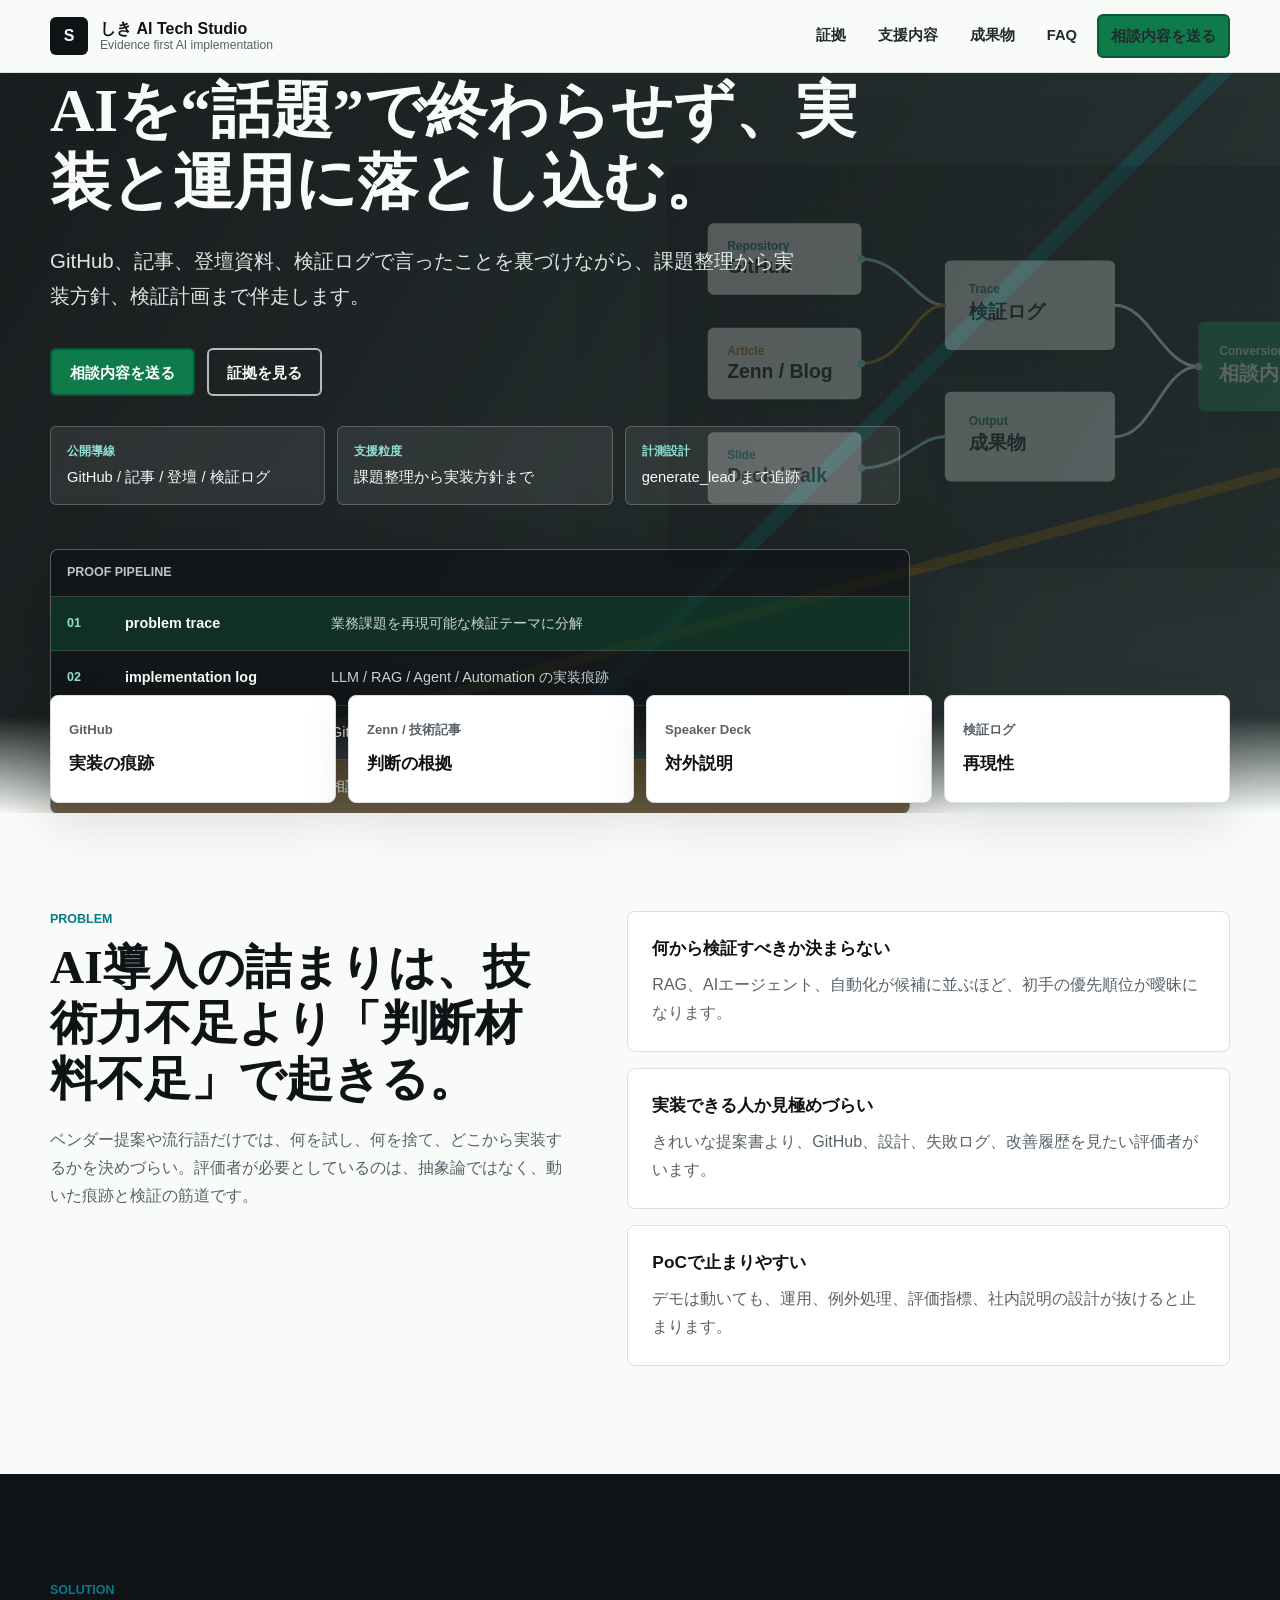
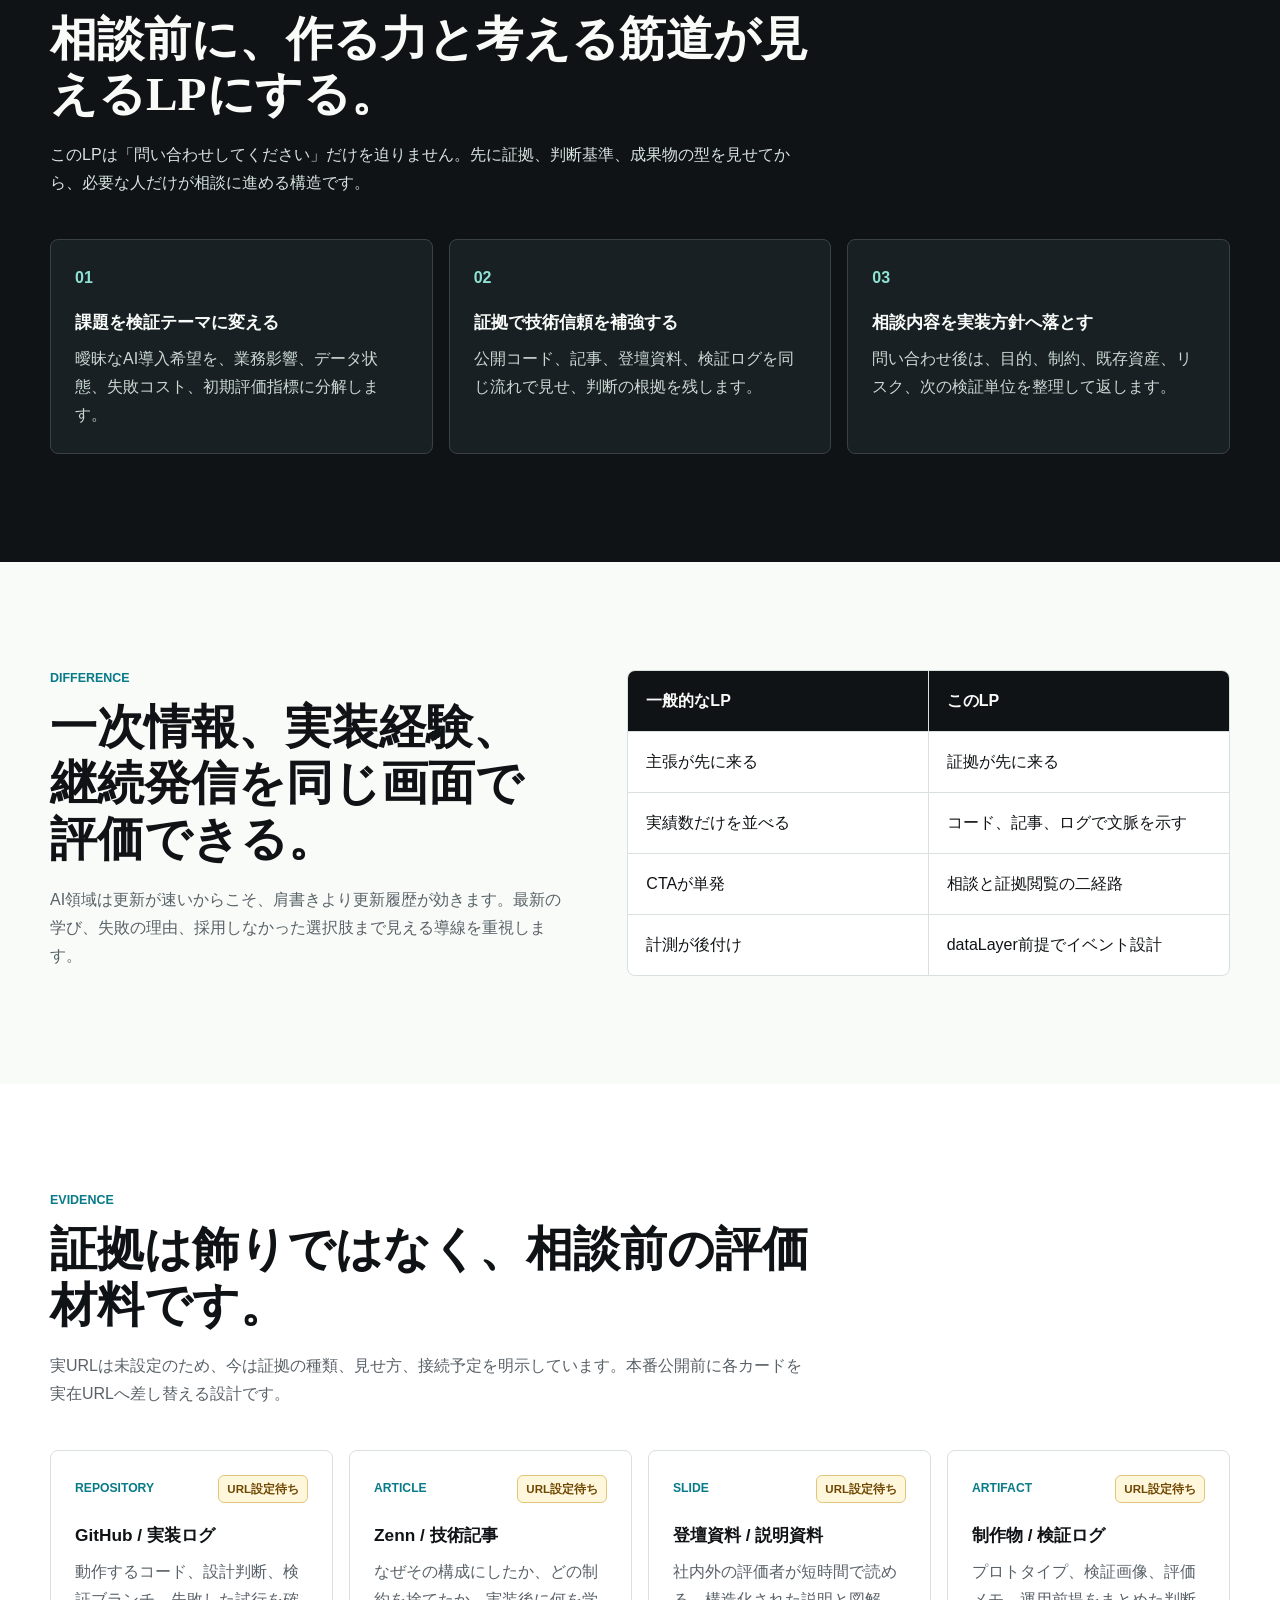
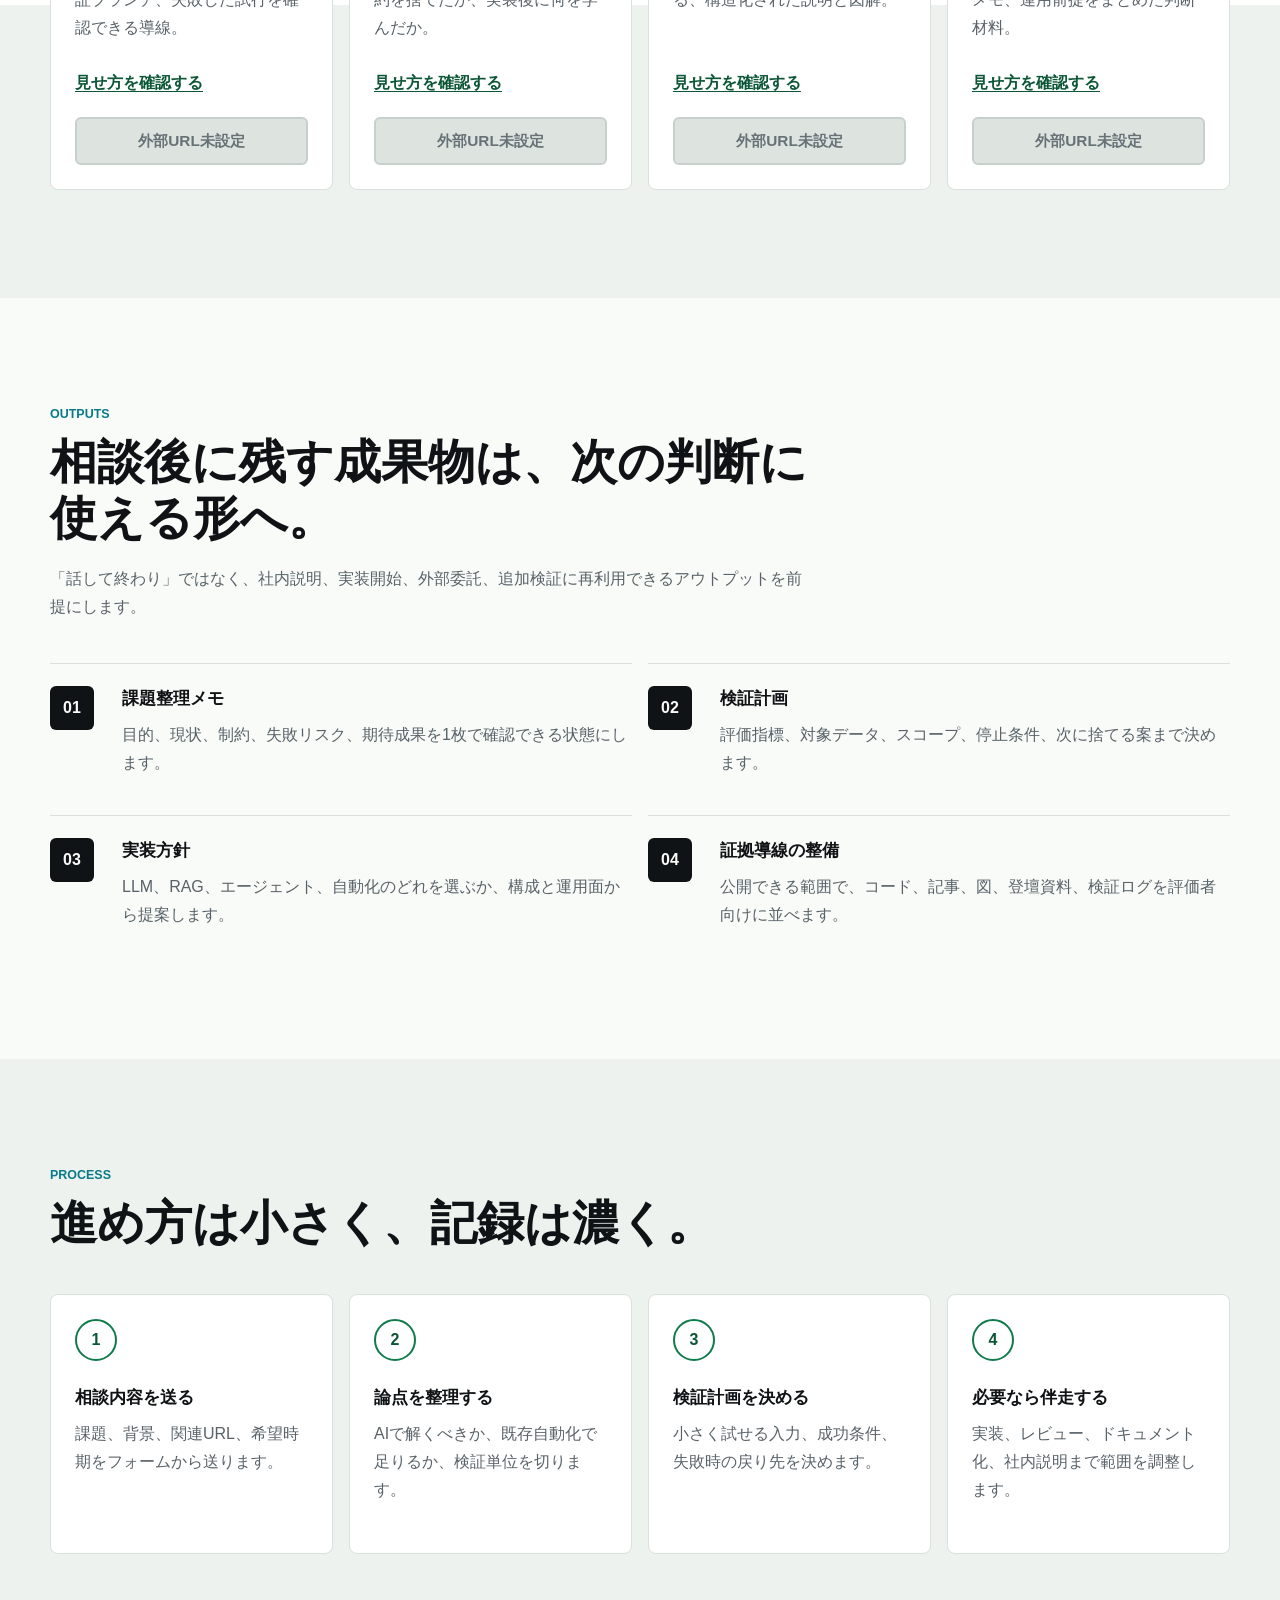
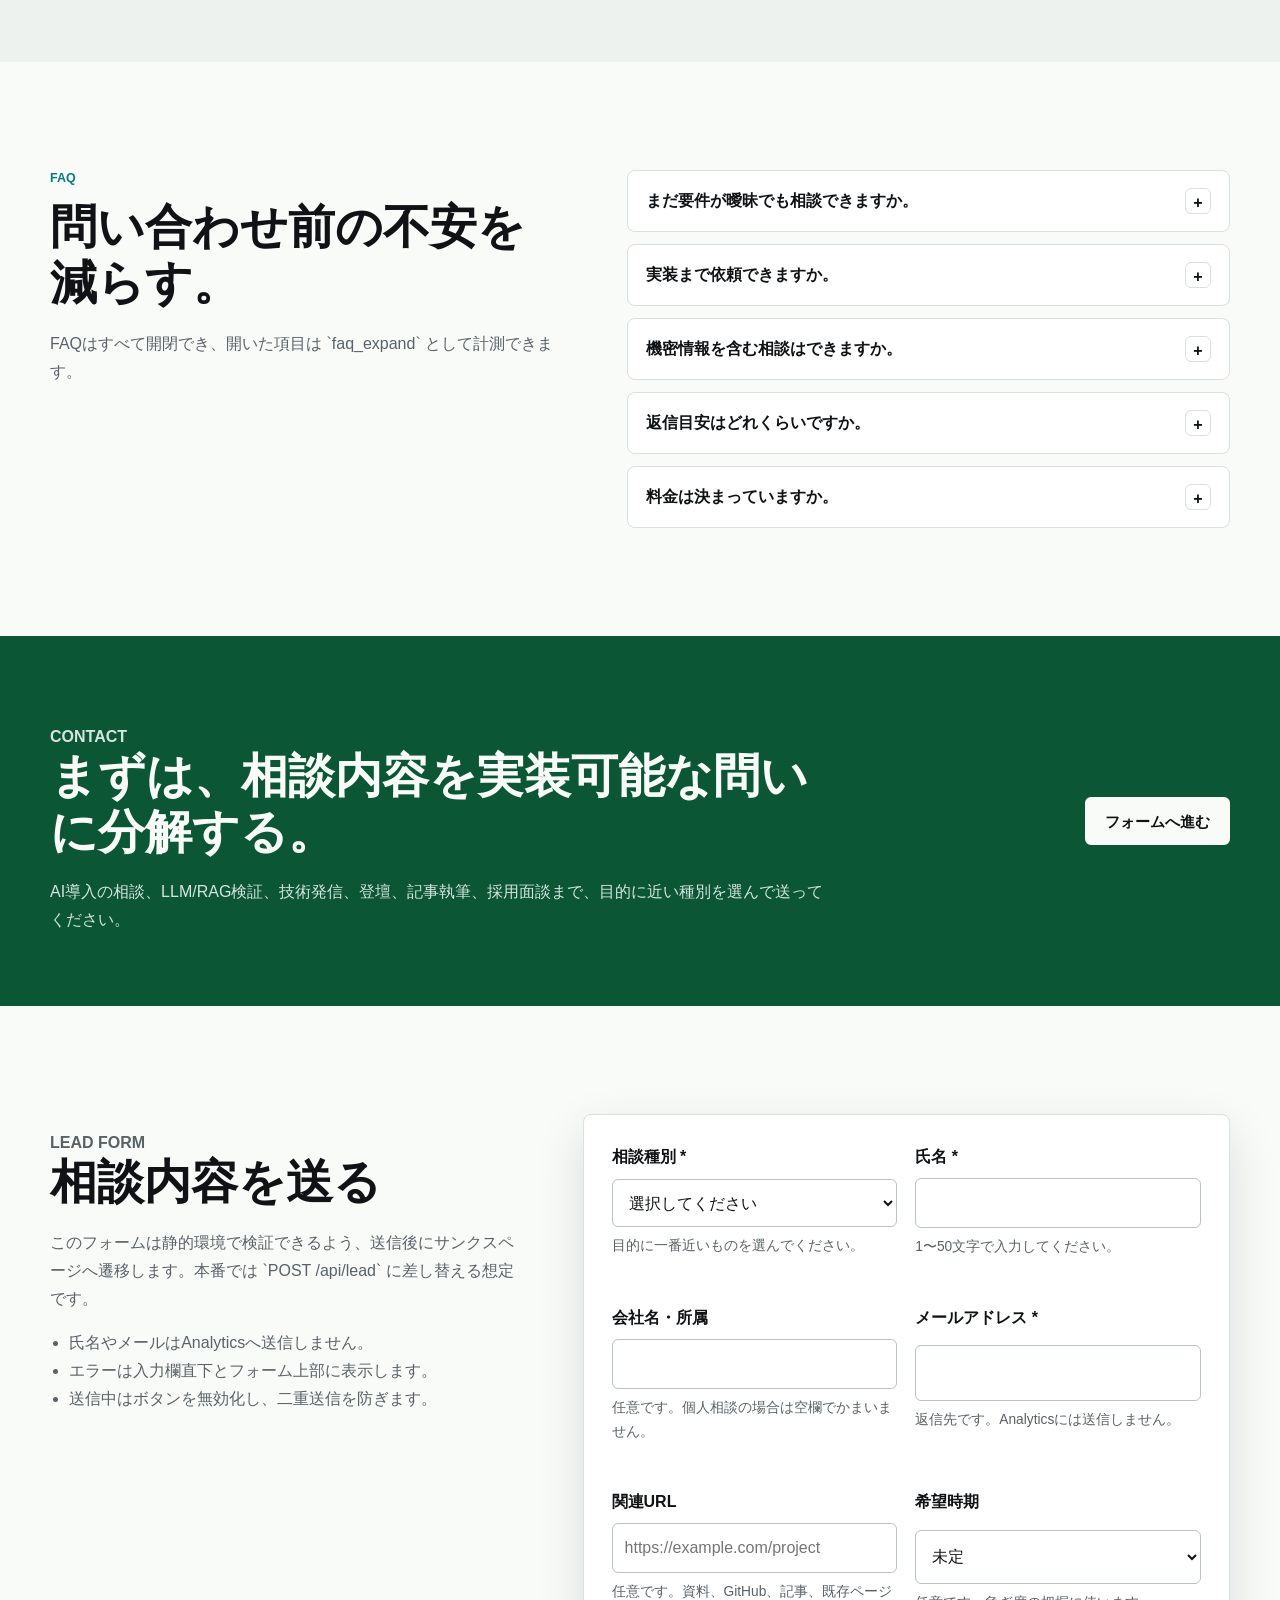
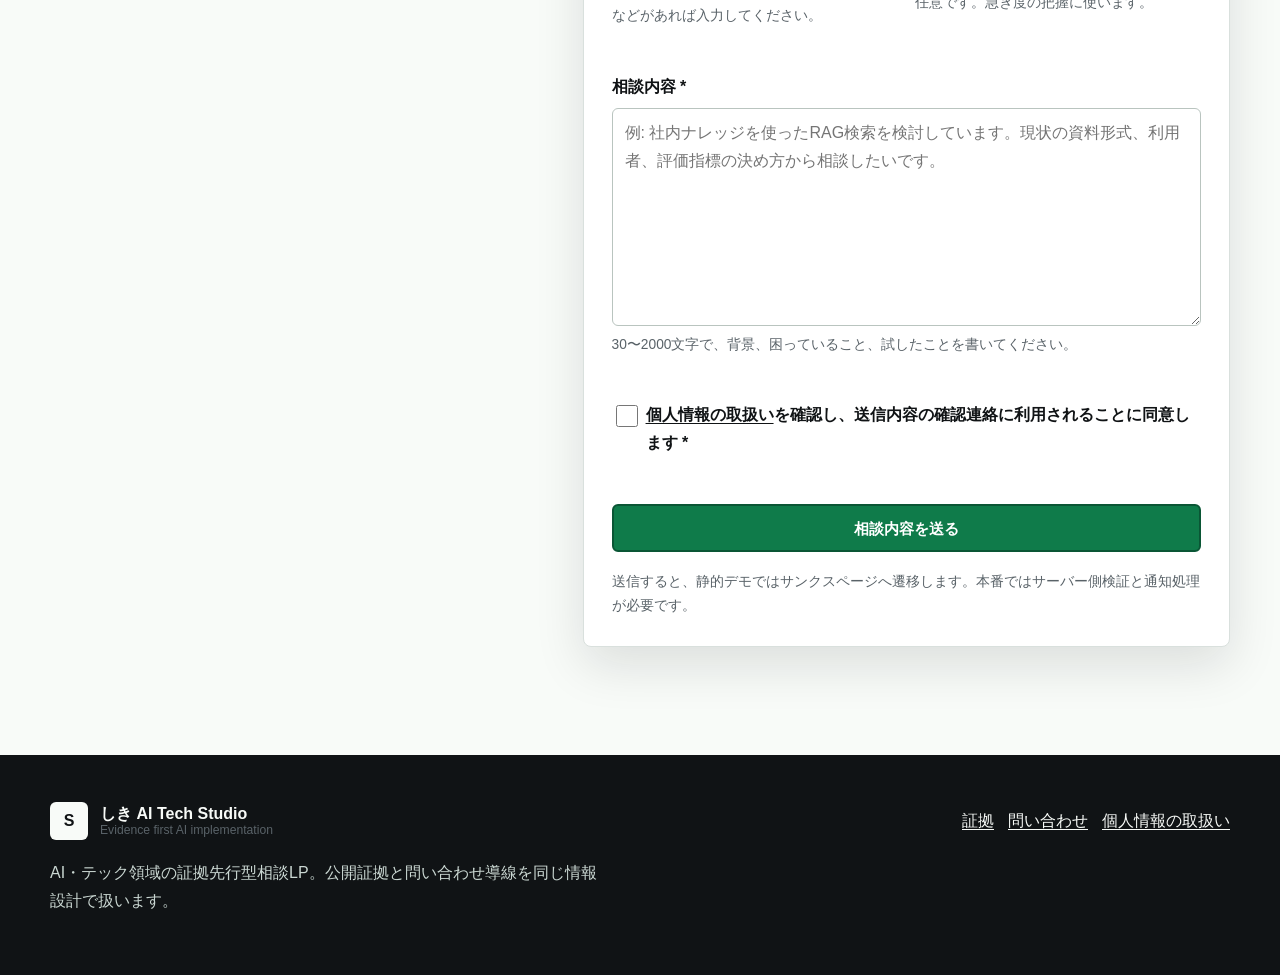
==== index.html @ 1a748f89 "Build evidence-first AI tech LP" ====
<!doctype html>
<html lang="ja">
<head>
  <meta charset="utf-8">
  <meta name="viewport" content="width=device-width, initial-scale=1">
  <title>AIを実装と運用に落とし込む相談LP | しき AI Tech Studio</title>
  <meta name="description" content="LLM、RAG、エージェント、自動化の検証知見をもとに、課題整理から実装方針まで伴走するAI・テック領域の証拠先行型相談LPです。">
  <meta name="robots" content="index,follow">
  <meta name="theme-color" content="#101315">
  <link rel="canonical" href="https://shiki-ai-tech.example/">
  <link rel="icon" href="assets/site-icon.svg" type="image/svg+xml">
  <link rel="stylesheet" href="assets/styles.css">
  <meta property="og:type" content="website">
  <meta property="og:locale" content="ja_JP">
  <meta property="og:site_name" content="しき AI Tech Studio">
  <meta property="og:title" content="AIを実装と運用に落とし込む相談LP">
  <meta property="og:description" content="GitHub、記事、登壇資料、検証ログを軸に、AI活用の相談前に技術信頼を確認できる証拠先行型LP。">
  <meta property="og:url" content="https://shiki-ai-tech.example/">
  <meta property="og:image" content="https://shiki-ai-tech.example/assets/og-image.svg">
  <meta name="twitter:card" content="summary_large_image">
  <script>
    window.dataLayer = window.dataLayer || [];
  </script>
  <script type="application/ld+json">
  {
    "@context": "https://schema.org",
    "@graph": [
      {
        "@type": "Person",
        "@id": "https://shiki-ai-tech.example/#person",
        "name": "しき",
        "jobTitle": "AI・LLM実装 / 技術発信",
        "description": "AI、LLM、RAG、エージェント、自動化の検証と実装知見を公開しながら相談支援を行う個人ブランド。",
        "knowsAbout": ["AI implementation", "LLM", "RAG", "Agent workflow", "Automation", "Technical writing"]
      },
      {
        "@type": "WebPage",
        "@id": "https://shiki-ai-tech.example/#webpage",
        "url": "https://shiki-ai-tech.example/",
        "name": "AIを実装と運用に落とし込む相談LP",
        "inLanguage": "ja",
        "isPartOf": {
          "@type": "WebSite",
          "@id": "https://shiki-ai-tech.example/#website",
          "name": "しき AI Tech Studio",
          "url": "https://shiki-ai-tech.example/"
        },
        "about": {
          "@id": "https://shiki-ai-tech.example/#person"
        },
        "mainEntity": {
          "@type": "Service",
          "name": "AI・LLM導入相談と実装方針設計",
          "areaServed": "JP",
          "serviceType": "AI implementation consulting",
          "provider": {
            "@id": "https://shiki-ai-tech.example/#person"
          }
        }
      },
      {
        "@type": "FAQPage",
        "@id": "https://shiki-ai-tech.example/#faq-schema",
        "mainEntity": [
          {
            "@type": "Question",
            "name": "まだ要件が曖昧でも相談できますか。",
            "acceptedAnswer": {
              "@type": "Answer",
              "text": "可能です。最初は課題整理、現状整理、検証テーマの優先順位づけから始めます。"
            }
          },
          {
            "@type": "Question",
            "name": "実装まで依頼できますか。",
            "acceptedAnswer": {
              "@type": "Answer",
              "text": "仕様、技術検証、プロトタイプ、実装方針の整理までを基本範囲とし、実装伴走は内容に応じて調整します。"
            }
          },
          {
            "@type": "Question",
            "name": "機密情報を含む相談はできますか。",
            "acceptedAnswer": {
              "@type": "Answer",
              "text": "公開できない情報は伏せた概要で相談できます。必要な場合は個別に秘密保持の前提を確認します。"
            }
          }
        ]
      }
    ]
  }
  </script>
  <script src="assets/app.js" defer></script>
</head>
<body data-page="home">
  <a class="skip-link" href="#main">本文へ移動</a>

  <header class="site-header" data-header>
    <div class="site-header__inner">
      <a class="brand" href="./" aria-label="しき AI Tech Studio ホーム">
        <span class="brand__mark" aria-hidden="true">S</span>
        <span>
          <span class="brand__name">しき AI Tech Studio</span>
          <span class="brand__tagline">Evidence first AI implementation</span>
        </span>
      </a>
      <button class="menu-toggle" type="button" aria-expanded="false" aria-controls="site-nav">
        <span class="menu-toggle__bar" aria-hidden="true"></span>
        <span class="visually-hidden">ナビゲーションを開閉</span>
      </button>
      <nav class="site-nav" id="site-nav" aria-label="主要ナビゲーション">
        <a href="#proof" data-track="cta" data-cta-id="nav_proof" data-section-id="header">証拠</a>
        <a href="#solution" data-track="cta" data-cta-id="nav_solution" data-section-id="header">支援内容</a>
        <a href="#works" data-track="cta" data-cta-id="nav_works" data-section-id="header">成果物</a>
        <a href="#faq" data-track="cta" data-cta-id="nav_faq" data-section-id="header">FAQ</a>
        <a class="button button--small" href="#contact" data-track="cta" data-cta-id="header_primary" data-section-id="header">相談内容を送る</a>
      </nav>
    </div>
  </header>

  <main id="main">
    <section class="hero" aria-labelledby="hero-title">
      <div class="hero__grid" aria-hidden="true"></div>
      <img class="hero__blueprint" src="assets/evidence-map.svg" width="960" height="540" alt="GitHub、記事、登壇資料、検証ログが相談導線へ集約される証拠マップ">
      <div class="hero__inner">
        <div class="hero__content">
          <p class="hero__meta">AI・LLM・RAG・エージェント・自動化</p>
          <h1 id="hero-title">AIを“話題”で終わらせず、実装と運用に落とし込む。</h1>
          <p class="hero__lead">GitHub、記事、登壇資料、検証ログで言ったことを裏づけながら、課題整理から実装方針、検証計画まで伴走します。</p>
          <div class="hero__actions" aria-label="主要アクション">
            <a class="button" href="#contact" data-track="cta" data-cta-id="hero_primary" data-section-id="hero">相談内容を送る</a>
            <a class="button button--secondary" href="#proof" data-track="cta" data-cta-id="hero_secondary_proof" data-section-id="hero">証拠を見る</a>
          </div>
          <dl class="hero__facts" aria-label="ファーストビューの信頼補強">
            <div>
              <dt>公開導線</dt>
              <dd>GitHub / 記事 / 登壇 / 検証ログ</dd>
            </div>
            <div>
              <dt>支援粒度</dt>
              <dd>課題整理から実装方針まで</dd>
            </div>
            <div>
              <dt>計測設計</dt>
              <dd>generate_lead まで追跡</dd>
            </div>
          </dl>
        </div>
        <figure class="hero-artifact" role="img" aria-label="証拠チャネルから相談導線へ接続する実装ログの模式図">
          <figcaption>Proof pipeline</figcaption>
          <div class="artifact-row artifact-row--strong">
            <span>01</span>
            <strong>problem trace</strong>
            <em>業務課題を再現可能な検証テーマに分解</em>
          </div>
          <div class="artifact-row">
            <span>02</span>
            <strong>implementation log</strong>
            <em>LLM / RAG / Agent / Automation の実装痕跡</em>
          </div>
          <div class="artifact-row">
            <span>03</span>
            <strong>public evidence</strong>
            <em>GitHub、記事、登壇、制作物へ接続</em>
          </div>
          <div class="artifact-row artifact-row--accent">
            <span>04</span>
            <strong>lead decision</strong>
            <em>相談前に技術信頼と支援範囲を判断</em>
          </div>
        </figure>
      </div>
    </section>

    <section class="proof-strip" aria-label="証拠ストリップ">
      <div class="proof-strip__inner">
        <button class="proof-chip" type="button" data-proof-open="github">
          <span>GitHub</span>
          <strong>実装の痕跡</strong>
        </button>
        <button class="proof-chip" type="button" data-proof-open="articles">
          <span>Zenn / 技術記事</span>
          <strong>判断の根拠</strong>
        </button>
        <button class="proof-chip" type="button" data-proof-open="slides">
          <span>Speaker Deck</span>
          <strong>対外説明</strong>
        </button>
        <button class="proof-chip" type="button" data-proof-open="logs">
          <span>検証ログ</span>
          <strong>再現性</strong>
        </button>
      </div>
    </section>

    <section class="section" id="problems" aria-labelledby="problems-title">
      <div class="section__inner section__inner--split">
        <div>
          <p class="section__label">Problem</p>
          <h2 id="problems-title">AI導入の詰まりは、技術力不足より「判断材料不足」で起きる。</h2>
          <p class="section__intro">ベンダー提案や流行語だけでは、何を試し、何を捨て、どこから実装するかを決めづらい。評価者が必要としているのは、抽象論ではなく、動いた痕跡と検証の筋道です。</p>
        </div>
        <div class="problem-list" aria-label="よくある課題">
          <article class="problem-card">
            <h3>何から検証すべきか決まらない</h3>
            <p>RAG、AIエージェント、自動化が候補に並ぶほど、初手の優先順位が曖昧になります。</p>
          </article>
          <article class="problem-card">
            <h3>実装できる人か見極めづらい</h3>
            <p>きれいな提案書より、GitHub、設計、失敗ログ、改善履歴を見たい評価者がいます。</p>
          </article>
          <article class="problem-card">
            <h3>PoCで止まりやすい</h3>
            <p>デモは動いても、運用、例外処理、評価指標、社内説明の設計が抜けると止まります。</p>
          </article>
        </div>
      </div>
    </section>

    <section class="section section--dark" id="solution" aria-labelledby="solution-title">
      <div class="section__inner">
        <div class="section__header">
          <p class="section__label">Solution</p>
          <h2 id="solution-title">相談前に、作る力と考える筋道が見えるLPにする。</h2>
          <p class="section__intro">このLPは「問い合わせしてください」だけを迫りません。先に証拠、判断基準、成果物の型を見せてから、必要な人だけが相談に進める構造です。</p>
        </div>
        <div class="solution-grid">
          <article class="solution-card">
            <span class="solution-card__index">01</span>
            <h3>課題を検証テーマに変える</h3>
            <p>曖昧なAI導入希望を、業務影響、データ状態、失敗コスト、初期評価指標に分解します。</p>
          </article>
          <article class="solution-card">
            <span class="solution-card__index">02</span>
            <h3>証拠で技術信頼を補強する</h3>
            <p>公開コード、記事、登壇資料、検証ログを同じ流れで見せ、判断の根拠を残します。</p>
          </article>
          <article class="solution-card">
            <span class="solution-card__index">03</span>
            <h3>相談内容を実装方針へ落とす</h3>
            <p>問い合わせ後は、目的、制約、既存資産、リスク、次の検証単位を整理して返します。</p>
          </article>
        </div>
      </div>
    </section>

    <section class="section" id="difference" aria-labelledby="difference-title">
      <div class="section__inner section__inner--split">
        <div>
          <p class="section__label">Difference</p>
          <h2 id="difference-title">一次情報、実装経験、継続発信を同じ画面で評価できる。</h2>
          <p class="section__intro">AI領域は更新が速いからこそ、肩書きより更新履歴が効きます。最新の学び、失敗の理由、採用しなかった選択肢まで見える導線を重視します。</p>
        </div>
        <div class="compare-table" role="table" aria-label="一般的な営業LPとの差分">
          <div role="row" class="compare-table__head">
            <span role="columnheader">一般的なLP</span>
            <span role="columnheader">このLP</span>
          </div>
          <div role="row">
            <span role="cell">主張が先に来る</span>
            <span role="cell">証拠が先に来る</span>
          </div>
          <div role="row">
            <span role="cell">実績数だけを並べる</span>
            <span role="cell">コード、記事、ログで文脈を示す</span>
          </div>
          <div role="row">
            <span role="cell">CTAが単発</span>
            <span role="cell">相談と証拠閲覧の二経路</span>
          </div>
          <div role="row">
            <span role="cell">計測が後付け</span>
            <span role="cell">dataLayer前提でイベント設計</span>
          </div>
        </div>
      </div>
    </section>

    <section class="section section--proof" id="proof" aria-labelledby="proof-title">
      <div class="section__inner">
        <div class="section__header">
          <p class="section__label">Evidence</p>
          <h2 id="proof-title">証拠は飾りではなく、相談前の評価材料です。</h2>
          <p class="section__intro">実URLは未設定のため、今は証拠の種類、見せ方、接続予定を明示しています。本番公開前に各カードを実在URLへ差し替える設計です。</p>
        </div>
        <div class="evidence-grid">
          <article class="evidence-card">
            <div class="evidence-card__top">
              <span class="evidence-card__type">Repository</span>
              <span class="status-pill">URL設定待ち</span>
            </div>
            <h3>GitHub / 実装ログ</h3>
            <p>動作するコード、設計判断、検証ブランチ、失敗した試行を確認できる導線。</p>
            <button class="text-button" type="button" data-proof-open="github">見せ方を確認する</button>
            <button class="button button--disabled" type="button" disabled>外部URL未設定</button>
          </article>
          <article class="evidence-card">
            <div class="evidence-card__top">
              <span class="evidence-card__type">Article</span>
              <span class="status-pill">URL設定待ち</span>
            </div>
            <h3>Zenn / 技術記事</h3>
            <p>なぜその構成にしたか、どの制約を捨てたか、実装後に何を学んだか。</p>
            <button class="text-button" type="button" data-proof-open="articles">見せ方を確認する</button>
            <button class="button button--disabled" type="button" disabled>外部URL未設定</button>
          </article>
          <article class="evidence-card">
            <div class="evidence-card__top">
              <span class="evidence-card__type">Slide</span>
              <span class="status-pill">URL設定待ち</span>
            </div>
            <h3>登壇資料 / 説明資料</h3>
            <p>社内外の評価者が短時間で読める、構造化された説明と図解。</p>
            <button class="text-button" type="button" data-proof-open="slides">見せ方を確認する</button>
            <button class="button button--disabled" type="button" disabled>外部URL未設定</button>
          </article>
          <article class="evidence-card">
            <div class="evidence-card__top">
              <span class="evidence-card__type">Artifact</span>
              <span class="status-pill">URL設定待ち</span>
            </div>
            <h3>制作物 / 検証ログ</h3>
            <p>プロトタイプ、検証画像、評価メモ、運用前提をまとめた判断材料。</p>
            <button class="text-button" type="button" data-proof-open="logs">見せ方を確認する</button>
            <button class="button button--disabled" type="button" disabled>外部URL未設定</button>
          </article>
        </div>
      </div>
    </section>

    <section class="section" id="works" aria-labelledby="works-title">
      <div class="section__inner">
        <div class="section__header">
          <p class="section__label">Outputs</p>
          <h2 id="works-title">相談後に残す成果物は、次の判断に使える形へ。</h2>
          <p class="section__intro">「話して終わり」ではなく、社内説明、実装開始、外部委託、追加検証に再利用できるアウトプットを前提にします。</p>
        </div>
        <div class="output-list">
          <article class="output-item">
            <span>01</span>
            <div>
              <h3>課題整理メモ</h3>
              <p>目的、現状、制約、失敗リスク、期待成果を1枚で確認できる状態にします。</p>
            </div>
          </article>
          <article class="output-item">
            <span>02</span>
            <div>
              <h3>検証計画</h3>
              <p>評価指標、対象データ、スコープ、停止条件、次に捨てる案まで決めます。</p>
            </div>
          </article>
          <article class="output-item">
            <span>03</span>
            <div>
              <h3>実装方針</h3>
              <p>LLM、RAG、エージェント、自動化のどれを選ぶか、構成と運用面から提案します。</p>
            </div>
          </article>
          <article class="output-item">
            <span>04</span>
            <div>
              <h3>証拠導線の整備</h3>
              <p>公開できる範囲で、コード、記事、図、登壇資料、検証ログを評価者向けに並べます。</p>
            </div>
          </article>
        </div>
      </div>
    </section>

    <section class="section section--muted" id="process" aria-labelledby="process-title">
      <div class="section__inner">
        <div class="section__header">
          <p class="section__label">Process</p>
          <h2 id="process-title">進め方は小さく、記録は濃く。</h2>
        </div>
        <ol class="timeline">
          <li>
            <span>1</span>
            <h3>相談内容を送る</h3>
            <p>課題、背景、関連URL、希望時期をフォームから送ります。</p>
          </li>
          <li>
            <span>2</span>
            <h3>論点を整理する</h3>
            <p>AIで解くべきか、既存自動化で足りるか、検証単位を切ります。</p>
          </li>
          <li>
            <span>3</span>
            <h3>検証計画を決める</h3>
            <p>小さく試せる入力、成功条件、失敗時の戻り先を決めます。</p>
          </li>
          <li>
            <span>4</span>
            <h3>必要なら伴走する</h3>
            <p>実装、レビュー、ドキュメント化、社内説明まで範囲を調整します。</p>
          </li>
        </ol>
      </div>
    </section>

    <section class="section" id="faq" aria-labelledby="faq-title">
      <div class="section__inner section__inner--split">
        <div>
          <p class="section__label">FAQ</p>
          <h2 id="faq-title">問い合わせ前の不安を減らす。</h2>
          <p class="section__intro">FAQはすべて開閉でき、開いた項目は `faq_expand` として計測できます。</p>
        </div>
        <div class="faq-list">
          <details data-faq-id="requirements">
            <summary>まだ要件が曖昧でも相談できますか。</summary>
            <p>できます。最初は課題整理、現状整理、検証テーマの優先順位づけから始めます。</p>
          </details>
          <details data-faq-id="implementation">
            <summary>実装まで依頼できますか。</summary>
            <p>仕様、技術検証、プロトタイプ、実装方針の整理までを基本範囲とし、実装伴走は内容に応じて調整します。</p>
          </details>
          <details data-faq-id="confidentiality">
            <summary>機密情報を含む相談はできますか。</summary>
            <p>公開できない情報は伏せた概要で相談できます。必要な場合は個別に秘密保持の前提を確認します。</p>
          </details>
          <details data-faq-id="response">
            <summary>返信目安はどれくらいですか。</summary>
            <p>現時点では1営業日以内を仮定しています。正式な返信SLAは運用体制確定後に更新します。</p>
          </details>
          <details data-faq-id="pricing">
            <summary>料金は決まっていますか。</summary>
            <p>料金体系は未確定です。初回相談では、課題の大きさ、公開可否、実装範囲、急ぎ度をもとに見積もります。</p>
          </details>
        </div>
      </div>
    </section>

    <section class="section section--cta" aria-labelledby="final-cta-title">
      <div class="section__inner final-cta">
        <div>
          <p class="section__label">Contact</p>
          <h2 id="final-cta-title">まずは、相談内容を実装可能な問いに分解する。</h2>
          <p>AI導入の相談、LLM/RAG検証、技術発信、登壇、記事執筆、採用面談まで、目的に近い種別を選んで送ってください。</p>
        </div>
        <a class="button button--light" href="#contact" data-track="cta" data-cta-id="final_primary" data-section-id="final_cta">フォームへ進む</a>
      </div>
    </section>

    <section class="section" id="contact" aria-labelledby="contact-title">
      <div class="section__inner contact-layout">
        <div class="contact-copy">
          <p class="section__label">Lead form</p>
          <h2 id="contact-title">相談内容を送る</h2>
          <p>このフォームは静的環境で検証できるよう、送信後にサンクスページへ遷移します。本番では `POST /api/lead` に差し替える想定です。</p>
          <ul class="contact-notes">
            <li>氏名やメールはAnalyticsへ送信しません。</li>
            <li>エラーは入力欄直下とフォーム上部に表示します。</li>
            <li>送信中はボタンを無効化し、二重送信を防ぎます。</li>
          </ul>
        </div>

        <form class="lead-form" id="lead-form" novalidate>
          <div class="form-summary" id="form-summary" role="alert" aria-live="assertive" hidden>
            <h3>入力内容を確認してください</h3>
            <div id="form-summary-list"></div>
          </div>

          <div class="form-row">
            <label for="lead-type">相談種別 <span aria-hidden="true">*</span></label>
            <select id="lead-type" name="leadType" required autocomplete="off">
              <option value="">選択してください</option>
              <option value="consulting">AI導入・LLM活用の相談</option>
              <option value="speaking">登壇依頼</option>
              <option value="writing">記事執筆・技術監修</option>
              <option value="hiring">採用・面談</option>
              <option value="other">その他</option>
            </select>
            <p class="field-help" id="lead-type-help">目的に一番近いものを選んでください。</p>
            <p class="field-error" id="lead-type-error"></p>
          </div>

          <div class="form-row">
            <label for="name">氏名 <span aria-hidden="true">*</span></label>
            <input id="name" name="name" type="text" required autocomplete="name" maxlength="50">
            <p class="field-help" id="name-help">1〜50文字で入力してください。</p>
            <p class="field-error" id="name-error"></p>
          </div>

          <div class="form-row">
            <label for="organization">会社名・所属</label>
            <input id="organization" name="organization" type="text" autocomplete="organization" maxlength="100">
            <p class="field-help" id="organization-help">任意です。個人相談の場合は空欄でかまいません。</p>
            <p class="field-error" id="organization-error"></p>
          </div>

          <div class="form-row">
            <label for="email">メールアドレス <span aria-hidden="true">*</span></label>
            <input id="email" name="email" type="email" required autocomplete="email" maxlength="254">
            <p class="field-help" id="email-help">返信先です。Analyticsには送信しません。</p>
            <p class="field-error" id="email-error"></p>
          </div>

          <div class="form-row">
            <label for="related-url">関連URL</label>
            <input id="related-url" name="relatedUrl" type="url" autocomplete="url" placeholder="https://example.com/project">
            <p class="field-help" id="related-url-help">任意です。資料、GitHub、記事、既存ページなどがあれば入力してください。</p>
            <p class="field-error" id="related-url-error"></p>
          </div>

          <div class="form-row">
            <label for="timeline">希望時期</label>
            <select id="timeline" name="timeline" autocomplete="off">
              <option value="">未定</option>
              <option value="now">今すぐ</option>
              <option value="month">1か月以内</option>
              <option value="research">情報収集段階</option>
            </select>
            <p class="field-help" id="timeline-help">任意です。急ぎ度の把握に使います。</p>
            <p class="field-error" id="timeline-error"></p>
          </div>

          <div class="form-row form-row--full">
            <label for="message">相談内容 <span aria-hidden="true">*</span></label>
            <textarea id="message" name="message" required minlength="30" maxlength="2000" rows="7" placeholder="例: 社内ナレッジを使ったRAG検索を検討しています。現状の資料形式、利用者、評価指標の決め方から相談したいです。"></textarea>
            <p class="field-help" id="message-help">30〜2000文字で、背景、困っていること、試したことを書いてください。</p>
            <p class="field-error" id="message-error"></p>
          </div>

          <div class="form-row form-row--checkbox form-row--full">
            <input id="privacy" name="privacy" type="checkbox" required>
            <label for="privacy"><a href="privacy/" data-track="cta" data-cta-id="privacy_from_form" data-section-id="contact">個人情報の取扱い</a>を確認し、送信内容の確認連絡に利用されることに同意します <span aria-hidden="true">*</span></label>
            <p class="field-error" id="privacy-error"></p>
          </div>

          <div class="honeypot" aria-hidden="true">
            <label for="website">この項目は入力しないでください</label>
            <input id="website" name="website" type="text" tabindex="-1" autocomplete="off">
          </div>

          <button class="button lead-form__submit" type="submit">相談内容を送る</button>
          <p class="form-footnote">送信すると、静的デモではサンクスページへ遷移します。本番ではサーバー側検証と通知処理が必要です。</p>
        </form>
      </div>
    </section>
  </main>

  <dialog class="proof-dialog" id="proof-dialog" aria-labelledby="proof-dialog-title">
    <div class="proof-dialog__body">
      <button class="proof-dialog__close" type="button" data-proof-close aria-label="証拠詳細を閉じる">×</button>
      <p class="section__label" id="proof-dialog-type">Evidence detail</p>
      <h2 id="proof-dialog-title">証拠詳細</h2>
      <p id="proof-dialog-copy"></p>
      <ul id="proof-dialog-list"></ul>
      <div class="proof-dialog__actions">
        <a class="button" href="#contact" data-proof-close data-track="cta" data-cta-id="proof_dialog_contact" data-section-id="proof_dialog">この内容で相談する</a>
        <button class="button button--secondary" type="button" data-proof-close>閉じる</button>
      </div>
    </div>
  </dialog>

  <footer class="site-footer">
    <div class="site-footer__inner">
      <div>
        <a class="brand brand--footer" href="./" aria-label="しき AI Tech Studio ホーム">
          <span class="brand__mark" aria-hidden="true">S</span>
          <span>
            <span class="brand__name">しき AI Tech Studio</span>
            <span class="brand__tagline">Evidence first AI implementation</span>
          </span>
        </a>
        <p>AI・テック領域の証拠先行型相談LP。公開証拠と問い合わせ導線を同じ情報設計で扱います。</p>
      </div>
      <nav aria-label="フッターナビゲーション">
        <a href="#proof">証拠</a>
        <a href="#contact">問い合わせ</a>
        <a href="privacy/">個人情報の取扱い</a>
      </nav>
    </div>
  </footer>
</body>
</html>
---- assets/styles.css ----
:root {
  color-scheme: light;
  --ink: #101315;
  --ink-2: #232a2e;
  --paper: #f8fbf8;
  --white: #ffffff;
  --muted: #596268;
  --line: #d9e0dd;
  --line-dark: #384246;
  --green: #0f7b4a;
  --green-dark: #0a5635;
  --cyan: #087a88;
  --amber: #b87503;
  --red: #b63a2a;
  --blue: #2457a6;
  --shadow: 0 18px 50px rgba(16, 19, 21, 0.12);
  --radius: 8px;
  --radius-sm: 6px;
  --max: 1180px;
  --font-body: "BIZ UDPGothic", "Yu Gothic", "Hiragino Kaku Gothic ProN", "Meiryo", sans-serif;
  --font-display: "BIZ UDPMincho", "Yu Mincho", "Hiragino Mincho ProN", serif;
}

* {
  box-sizing: border-box;
}

html {
  scroll-behavior: smooth;
}

body {
  margin: 0;
  background: var(--paper);
  color: var(--ink);
  font-family: var(--font-body);
  font-size: 16px;
  line-height: 1.75;
  letter-spacing: 0;
  text-rendering: optimizeLegibility;
}

body.nav-open {
  overflow: hidden;
}

img,
svg {
  max-width: 100%;
  height: auto;
}

a {
  color: inherit;
  text-decoration-thickness: 0.08em;
  text-underline-offset: 0.18em;
}

button,
input,
select,
textarea {
  font: inherit;
}

button {
  letter-spacing: 0;
}

:focus-visible {
  outline: 3px solid #f2c94c;
  outline-offset: 3px;
}

.visually-hidden {
  position: absolute;
  width: 1px;
  height: 1px;
  padding: 0;
  margin: -1px;
  overflow: hidden;
  clip: rect(0, 0, 0, 0);
  white-space: nowrap;
  border: 0;
}

.skip-link {
  position: fixed;
  top: 12px;
  left: 12px;
  z-index: 1000;
  transform: translateY(-160%);
  background: var(--white);
  color: var(--ink);
  padding: 10px 14px;
  border: 2px solid var(--ink);
  border-radius: var(--radius-sm);
}

.skip-link:focus {
  transform: translateY(0);
}

.site-header {
  position: sticky;
  top: 0;
  z-index: 100;
  background: rgba(248, 251, 248, 0.93);
  border-bottom: 1px solid var(--line);
  backdrop-filter: blur(14px);
}

.site-header__inner,
.section__inner,
.proof-strip__inner,
.site-footer__inner {
  width: min(var(--max), calc(100% - 40px));
  margin: 0 auto;
}

.site-header__inner {
  min-height: 72px;
  display: flex;
  align-items: center;
  justify-content: space-between;
  gap: 24px;
}

.brand {
  display: inline-flex;
  align-items: center;
  gap: 12px;
  min-height: 44px;
  text-decoration: none;
}

.brand__mark {
  display: grid;
  place-items: center;
  width: 38px;
  height: 38px;
  border-radius: var(--radius-sm);
  background: var(--ink);
  color: var(--paper);
  font-weight: 800;
  line-height: 1;
}

.brand__name,
.brand__tagline {
  display: block;
}

.brand__name {
  font-weight: 800;
  line-height: 1.2;
}

.brand__tagline {
  color: var(--muted);
  font-size: 0.76rem;
  line-height: 1.3;
}

.brand--footer .brand__mark {
  background: var(--paper);
  color: var(--ink);
}

.site-nav {
  display: flex;
  align-items: center;
  gap: 8px;
}

.site-nav a {
  min-height: 44px;
  display: inline-flex;
  align-items: center;
  justify-content: center;
  padding: 8px 12px;
  border-radius: var(--radius-sm);
  color: var(--ink-2);
  text-decoration: none;
  font-size: 0.92rem;
  font-weight: 700;
}

.site-nav a:hover {
  background: #e9efec;
}

.menu-toggle {
  display: none;
  width: 46px;
  height: 46px;
  border: 1px solid var(--line);
  border-radius: var(--radius-sm);
  background: var(--white);
  color: var(--ink);
}

.menu-toggle__bar,
.menu-toggle__bar::before,
.menu-toggle__bar::after {
  display: block;
  width: 20px;
  height: 2px;
  margin: 0 auto;
  background: currentColor;
  content: "";
  transition: transform 180ms ease, opacity 180ms ease;
}

.menu-toggle__bar::before {
  transform: translateY(-7px);
}

.menu-toggle__bar::after {
  transform: translateY(5px);
}

.nav-open .menu-toggle__bar {
  transform: rotate(45deg);
}

.nav-open .menu-toggle__bar::before {
  transform: translateY(0) rotate(90deg);
}

.nav-open .menu-toggle__bar::after {
  opacity: 0;
}

.button {
  min-height: 48px;
  display: inline-flex;
  align-items: center;
  justify-content: center;
  gap: 8px;
  padding: 12px 18px;
  border: 2px solid var(--green-dark);
  border-radius: var(--radius-sm);
  background: var(--green);
  color: var(--white);
  font-size: 0.96rem;
  font-weight: 800;
  line-height: 1.25;
  text-decoration: none;
  cursor: pointer;
  transition: transform 160ms ease, background 160ms ease, border-color 160ms ease, color 160ms ease;
}

.button:hover {
  background: var(--green-dark);
  transform: translateY(-1px);
}

.button--small {
  min-height: 42px;
  padding: 8px 13px;
  font-size: 0.88rem;
}

.button--secondary {
  background: transparent;
  color: var(--paper);
  border-color: rgba(248, 251, 248, 0.7);
}

.button--secondary:hover {
  background: rgba(248, 251, 248, 0.14);
  border-color: var(--paper);
}

.button--outline {
  background: transparent;
  color: var(--green-dark);
  border-color: var(--green-dark);
}

.button--outline:hover {
  background: #e6f1ec;
  color: var(--green-dark);
}

.button--light {
  background: var(--paper);
  color: var(--ink);
  border-color: var(--paper);
}

.button--light:hover {
  background: var(--white);
  color: var(--ink);
}

.button--disabled,
.button:disabled {
  background: #dde4e0;
  border-color: #c8d0cd;
  color: #687176;
  cursor: not-allowed;
  transform: none;
}

.hero {
  position: relative;
  overflow: hidden;
  background:
    linear-gradient(120deg, rgba(16, 19, 21, 0.96), rgba(24, 38, 37, 0.92)),
    repeating-linear-gradient(90deg, rgba(255, 255, 255, 0.06) 0 1px, transparent 1px 88px),
    repeating-linear-gradient(0deg, rgba(255, 255, 255, 0.05) 0 1px, transparent 1px 72px);
  color: var(--paper);
}

.hero::after {
  position: absolute;
  inset: auto 0 0;
  height: 96px;
  background: linear-gradient(180deg, rgba(16, 19, 21, 0), var(--paper));
  content: "";
}

.hero__grid {
  position: absolute;
  inset: 0;
  background:
    linear-gradient(135deg, transparent 0 60%, rgba(8, 122, 136, 0.32) 60% 61%, transparent 61%),
    linear-gradient(165deg, transparent 0 68%, rgba(184, 117, 3, 0.28) 68% 69%, transparent 69%);
  opacity: 0.8;
}

.hero__blueprint {
  position: absolute;
  top: 92px;
  right: max(-130px, -8vw);
  width: min(760px, 56vw);
  height: auto;
  opacity: 0.24;
  pointer-events: none;
  filter: drop-shadow(0 24px 60px rgba(0, 0, 0, 0.34));
}

.hero__inner {
  position: relative;
  z-index: 1;
  width: min(var(--max), calc(100% - 40px));
  min-height: calc(82vh - 72px);
  max-height: 740px;
  margin: 0 auto;
  padding: 68px 0 96px;
  display: grid;
  align-content: center;
  gap: 44px;
}

.hero__content {
  max-width: 850px;
}

.hero__meta,
.section__label {
  margin: 0 0 12px;
  color: var(--cyan);
  font-size: 0.78rem;
  font-weight: 900;
  line-height: 1.4;
  text-transform: uppercase;
}

.hero__meta {
  color: #8ee2d4;
}

.hero h1,
.section h2,
.final-cta h2,
.contact-copy h2 {
  margin: 0;
  font-family: var(--font-display);
  font-weight: 800;
  line-height: 1.18;
}

.hero h1 {
  max-width: 880px;
  font-size: clamp(2.35rem, 4.8vw, 4.6rem);
}

.hero__lead {
  max-width: 760px;
  margin: 24px 0 0;
  color: #dce8e4;
  font-size: clamp(1.03rem, 1.6vw, 1.28rem);
}

.hero__actions {
  display: flex;
  flex-wrap: wrap;
  gap: 12px;
  margin-top: 34px;
}

.hero__facts {
  display: grid;
  grid-template-columns: repeat(3, minmax(0, 1fr));
  gap: 12px;
  max-width: 900px;
  margin: 30px 0 0;
}

.hero__facts div {
  padding: 14px 16px;
  border: 1px solid rgba(248, 251, 248, 0.22);
  border-radius: var(--radius-sm);
  background: rgba(248, 251, 248, 0.08);
}

.hero__facts dt {
  color: #8ee2d4;
  font-size: 0.76rem;
  font-weight: 900;
}

.hero__facts dd {
  margin: 2px 0 0;
  color: var(--paper);
  font-size: 0.92rem;
}

.hero-artifact {
  width: min(860px, 100%);
  margin: 0;
  border: 1px solid rgba(248, 251, 248, 0.3);
  border-radius: var(--radius);
  background: rgba(16, 19, 21, 0.72);
  box-shadow: 0 24px 80px rgba(0, 0, 0, 0.28);
  overflow: hidden;
}

.hero-artifact figcaption {
  padding: 12px 16px;
  border-bottom: 1px solid rgba(248, 251, 248, 0.18);
  color: #b8c9c3;
  font-size: 0.78rem;
  font-weight: 900;
  text-transform: uppercase;
}

.artifact-row {
  display: grid;
  grid-template-columns: 42px 190px 1fr;
  gap: 16px;
  align-items: center;
  padding: 14px 16px;
  border-bottom: 1px solid rgba(248, 251, 248, 0.12);
}

.artifact-row:last-child {
  border-bottom: 0;
}

.artifact-row span {
  color: #8ee2d4;
  font-size: 0.78rem;
  font-weight: 900;
}

.artifact-row strong {
  color: var(--paper);
  font-size: 0.9rem;
}

.artifact-row em {
  color: #c8d5d0;
  font-style: normal;
  font-size: 0.9rem;
}

.artifact-row--strong {
  background: rgba(15, 123, 74, 0.25);
}

.artifact-row--accent {
  background: rgba(184, 117, 3, 0.22);
}

.proof-strip {
  position: relative;
  z-index: 2;
  margin-top: -118px;
}

.proof-strip__inner {
  display: grid;
  grid-template-columns: repeat(4, minmax(0, 1fr));
  gap: 12px;
}

.proof-chip {
  min-height: 108px;
  padding: 18px;
  border: 1px solid var(--line);
  border-radius: var(--radius);
  background: var(--white);
  color: var(--ink);
  text-align: left;
  box-shadow: var(--shadow);
  cursor: pointer;
  transition: transform 160ms ease, border-color 160ms ease;
}

.proof-chip:hover {
  transform: translateY(-2px);
  border-color: var(--green);
}

.proof-chip span,
.proof-chip strong {
  display: block;
}

.proof-chip span {
  color: var(--muted);
  font-size: 0.82rem;
  font-weight: 800;
}

.proof-chip strong {
  margin-top: 6px;
  font-size: 1.08rem;
}

.section {
  padding: 108px 0;
}

.section--dark {
  background: var(--ink);
  color: var(--paper);
}

.section--muted {
  background: #edf2ef;
}

.section--proof {
  background:
    linear-gradient(180deg, #fff 0, #fff 64%, #edf2ef 64%),
    var(--white);
}

.section--cta {
  padding: 72px 0;
  background: var(--green-dark);
  color: var(--paper);
}

.section__inner--split {
  display: grid;
  grid-template-columns: minmax(0, 0.92fr) minmax(0, 1.08fr);
  gap: 64px;
  align-items: start;
}

.section__header {
  max-width: 760px;
  margin-bottom: 42px;
}

.section h2,
.final-cta h2,
.contact-copy h2 {
  font-size: clamp(2rem, 3.7vw, 3.75rem);
}

.section h3 {
  margin: 0 0 10px;
  font-size: 1.08rem;
  line-height: 1.45;
}

.section__intro,
.contact-copy p,
.final-cta p {
  margin: 18px 0 0;
  color: var(--muted);
  font-size: 1rem;
}

.section--dark .section__intro,
.section--cta .final-cta p {
  color: #d7e4df;
}

.problem-list,
.solution-grid,
.evidence-grid {
  display: grid;
  gap: 16px;
}

.problem-list {
  grid-template-columns: 1fr;
}

.problem-card,
.solution-card,
.evidence-card,
.faq-list details,
.lead-form {
  border: 1px solid var(--line);
  border-radius: var(--radius);
  background: var(--white);
}

.problem-card,
.solution-card,
.evidence-card {
  padding: 24px;
}

.problem-card p,
.solution-card p,
.evidence-card p,
.output-item p,
.timeline p,
.faq-list p {
  margin: 0;
  color: var(--muted);
}

.section--dark .solution-card {
  background: #182023;
  border-color: var(--line-dark);
}

.section--dark .solution-card p {
  color: #cbd8d3;
}

.solution-grid {
  grid-template-columns: repeat(3, minmax(0, 1fr));
}

.solution-card__index {
  display: inline-block;
  margin-bottom: 18px;
  color: #8ee2d4;
  font-weight: 900;
}

.compare-table {
  border: 1px solid var(--line);
  border-radius: var(--radius);
  background: var(--white);
  overflow: hidden;
}

.compare-table > div {
  display: grid;
  grid-template-columns: 1fr 1fr;
}

.compare-table span {
  padding: 16px 18px;
  border-bottom: 1px solid var(--line);
}

.compare-table span:nth-child(odd) {
  border-right: 1px solid var(--line);
}

.compare-table > div:last-child span {
  border-bottom: 0;
}

.compare-table__head {
  background: var(--ink);
  color: var(--paper);
  font-weight: 900;
}

.evidence-grid {
  grid-template-columns: repeat(4, minmax(0, 1fr));
}

.evidence-card {
  display: flex;
  flex-direction: column;
  min-height: 340px;
}

.evidence-card__top {
  display: flex;
  align-items: center;
  justify-content: space-between;
  gap: 10px;
  margin-bottom: 20px;
}

.evidence-card__type {
  color: var(--cyan);
  font-size: 0.76rem;
  font-weight: 900;
  text-transform: uppercase;
}

.status-pill {
  display: inline-flex;
  align-items: center;
  min-height: 28px;
  padding: 2px 8px;
  border: 1px solid #e2c679;
  border-radius: var(--radius-sm);
  background: #fff7dc;
  color: #6f4700;
  font-size: 0.72rem;
  font-weight: 800;
}

.text-button {
  display: inline-flex;
  align-items: center;
  justify-content: flex-start;
  min-height: 44px;
  margin: auto 0 12px;
  padding: 0;
  border: 0;
  background: transparent;
  color: var(--green-dark);
  font-weight: 900;
  text-align: left;
  text-decoration: underline;
  text-decoration-thickness: 0.08em;
  text-underline-offset: 0.2em;
  cursor: pointer;
}

.output-list {
  display: grid;
  grid-template-columns: repeat(2, minmax(0, 1fr));
  gap: 16px;
}

.output-item {
  display: grid;
  grid-template-columns: 54px 1fr;
  gap: 18px;
  align-items: start;
  padding: 22px 0;
  border-top: 1px solid var(--line);
}

.output-item span {
  display: grid;
  place-items: center;
  width: 44px;
  height: 44px;
  border-radius: var(--radius-sm);
  background: var(--ink);
  color: var(--paper);
  font-weight: 900;
}

.timeline {
  display: grid;
  grid-template-columns: repeat(4, minmax(0, 1fr));
  gap: 16px;
  padding: 0;
  margin: 0;
  list-style: none;
}

.timeline li {
  min-height: 260px;
  padding: 24px;
  border: 1px solid var(--line);
  border-radius: var(--radius);
  background: var(--white);
}

.timeline span {
  display: grid;
  place-items: center;
  width: 42px;
  height: 42px;
  margin-bottom: 24px;
  border: 2px solid var(--green);
  border-radius: 50%;
  color: var(--green-dark);
  font-weight: 900;
}

.faq-list {
  display: grid;
  gap: 12px;
}

.faq-list details {
  padding: 0;
}

.faq-list summary {
  min-height: 58px;
  display: flex;
  align-items: center;
  justify-content: space-between;
  gap: 16px;
  padding: 16px 18px;
  cursor: pointer;
  font-weight: 900;
}

.faq-list summary::after {
  width: 24px;
  height: 24px;
  display: grid;
  place-items: center;
  content: "+";
  border: 1px solid var(--line);
  border-radius: var(--radius-sm);
  flex: 0 0 auto;
}

.faq-list details[open] summary::after {
  content: "-";
}

.faq-list details p {
  padding: 0 18px 18px;
}

.final-cta {
  display: flex;
  align-items: center;
  justify-content: space-between;
  gap: 32px;
}

.final-cta div {
  max-width: 780px;
}

.contact-layout {
  display: grid;
  grid-template-columns: minmax(0, 0.85fr) minmax(0, 1.15fr);
  gap: 54px;
  align-items: start;
}

.contact-notes {
  padding-left: 1.2em;
  color: var(--muted);
}

.lead-form {
  display: grid;
  grid-template-columns: repeat(2, minmax(0, 1fr));
  gap: 18px;
  padding: 28px;
  box-shadow: var(--shadow);
}

.form-row {
  display: grid;
  gap: 7px;
}

.form-row--full,
.lead-form__submit,
.form-summary,
.form-footnote {
  grid-column: 1 / -1;
}

.form-row label {
  font-weight: 900;
}

.form-row input,
.form-row select,
.form-row textarea {
  width: 100%;
  min-height: 48px;
  border: 1px solid #b9c4bf;
  border-radius: var(--radius-sm);
  background: var(--white);
  color: var(--ink);
  padding: 10px 12px;
}

.form-row textarea {
  min-height: 170px;
  resize: vertical;
}

.form-row input[aria-invalid="true"],
.form-row select[aria-invalid="true"],
.form-row textarea[aria-invalid="true"] {
  border-color: var(--red);
  box-shadow: 0 0 0 3px rgba(182, 58, 42, 0.12);
}

.field-help,
.field-error,
.form-footnote {
  margin: 0;
  font-size: 0.86rem;
}

.field-help,
.form-footnote {
  color: var(--muted);
}

.field-error {
  min-height: 1.4em;
  color: var(--red);
  font-weight: 800;
}

.form-row--checkbox {
  grid-template-columns: 24px 1fr;
  align-items: start;
  gap: 10px;
}

.form-row--checkbox input {
  width: 22px;
  min-height: 22px;
  margin-top: 4px;
}

.form-row--checkbox label {
  font-weight: 700;
}

.form-row--checkbox .field-error {
  grid-column: 2;
}

.honeypot {
  position: absolute;
  left: -10000px;
  width: 1px;
  height: 1px;
  overflow: hidden;
}

.form-summary {
  padding: 16px;
  border: 2px solid var(--red);
  border-radius: var(--radius-sm);
  background: #fff1ed;
}

.form-summary h3 {
  margin: 0 0 8px;
  color: var(--red);
}

.form-summary ul {
  margin: 0;
  padding-left: 1.2em;
}

.form-summary button {
  min-height: 36px;
  padding: 0;
  border: 0;
  background: transparent;
  color: var(--red);
  font-weight: 900;
  text-align: left;
  text-decoration: underline;
  cursor: pointer;
}

.lead-form[aria-busy="true"] {
  opacity: 0.82;
}

.proof-dialog {
  width: min(720px, calc(100% - 36px));
  padding: 0;
  border: 0;
  border-radius: var(--radius);
  box-shadow: 0 28px 90px rgba(0, 0, 0, 0.34);
}

.proof-dialog::backdrop {
  background: rgba(16, 19, 21, 0.66);
}

.proof-dialog__body {
  position: relative;
  padding: 34px;
}

.proof-dialog__body h2 {
  margin: 0;
  font-family: var(--font-display);
  font-size: clamp(1.7rem, 4vw, 2.5rem);
  line-height: 1.2;
}

.proof-dialog__body p {
  color: var(--muted);
}

.proof-dialog__body ul {
  padding-left: 1.2em;
}

.proof-dialog__close {
  position: absolute;
  top: 16px;
  right: 16px;
  display: grid;
  place-items: center;
  width: 42px;
  height: 42px;
  border: 1px solid var(--line);
  border-radius: var(--radius-sm);
  background: var(--white);
  color: var(--ink);
  font-size: 1.4rem;
  cursor: pointer;
}

.proof-dialog__actions {
  display: flex;
  flex-wrap: wrap;
  gap: 12px;
  margin-top: 28px;
}

.proof-dialog .button--secondary {
  color: var(--green-dark);
  border-color: var(--green-dark);
}

.proof-dialog .button--secondary:hover {
  background: #e6f1ec;
}

.site-footer {
  background: var(--ink);
  color: var(--paper);
  padding: 44px 0;
}

.site-footer__inner {
  display: flex;
  align-items: flex-start;
  justify-content: space-between;
  gap: 32px;
}

.site-footer p {
  max-width: 560px;
  color: #cbd8d3;
}

.site-footer nav {
  display: flex;
  flex-wrap: wrap;
  gap: 14px;
}

.site-footer a {
  min-height: 44px;
  display: inline-flex;
  align-items: center;
  color: var(--paper);
}

.thanks-page,
.privacy-page {
  min-height: 100vh;
  display: flex;
  flex-direction: column;
}

.simple-main {
  flex: 1;
  padding: 86px 0;
}

.simple-panel {
  width: min(860px, calc(100% - 40px));
  margin: 0 auto;
  padding: 34px;
  border: 1px solid var(--line);
  border-radius: var(--radius);
  background: var(--white);
  box-shadow: var(--shadow);
}

.simple-panel h1 {
  margin: 0;
  font-family: var(--font-display);
  font-size: clamp(2rem, 5vw, 4rem);
  line-height: 1.15;
}

.simple-panel h2 {
  margin-top: 34px;
  font-size: 1.35rem;
}

.simple-panel p,
.simple-panel li {
  color: var(--muted);
}

.simple-actions {
  display: flex;
  flex-wrap: wrap;
  gap: 12px;
  margin-top: 30px;
}

.thanks-status {
  margin-top: 24px;
  padding: 16px;
  border: 1px solid var(--line);
  border-radius: var(--radius-sm);
  background: #edf2ef;
  color: var(--ink);
}

@media (max-width: 1080px) {
  .solution-grid,
  .evidence-grid,
  .timeline,
  .proof-strip__inner {
    grid-template-columns: repeat(2, minmax(0, 1fr));
  }

  .section__inner--split,
  .contact-layout {
    grid-template-columns: 1fr;
    gap: 36px;
  }
}

@media (max-width: 820px) {
  .site-header__inner,
  .section__inner,
  .proof-strip__inner,
  .site-footer__inner,
  .hero__inner {
    width: min(100% - 28px, var(--max));
  }

  .menu-toggle {
    display: grid;
    place-items: center;
  }

  .site-nav {
    position: fixed;
    inset: 72px 14px auto;
    display: none;
    grid-template-columns: 1fr;
    padding: 14px;
    border: 1px solid var(--line);
    border-radius: var(--radius);
    background: var(--white);
    box-shadow: var(--shadow);
  }

  .nav-open .site-nav {
    display: grid;
  }

  .site-nav a {
    justify-content: flex-start;
  }

  .hero__inner {
    min-height: auto;
    max-height: none;
    padding: 48px 0 92px;
  }

  .hero__blueprint {
    top: 132px;
    right: -260px;
    width: 760px;
    opacity: 0.22;
  }

  .hero-artifact {
    display: none;
  }

  .hero__facts,
  .output-list,
  .lead-form {
    grid-template-columns: 1fr;
  }

  .artifact-row {
    grid-template-columns: 38px 1fr;
  }

  .artifact-row em {
    grid-column: 2;
  }

  .proof-strip {
    margin-top: -56px;
  }

  .section {
    padding: 76px 0;
  }

  .final-cta,
  .site-footer__inner {
    align-items: stretch;
    flex-direction: column;
  }

  .lead-form {
    padding: 22px;
  }
}

@media (max-width: 560px) {
  body {
    font-size: 15px;
  }

  .brand__tagline {
    display: none;
  }

  .hero h1 {
    font-size: clamp(2.1rem, 10vw, 3rem);
  }

  .hero__lead {
    margin-top: 16px;
  }

  .hero__actions {
    margin-top: 24px;
  }

  .hero__facts {
    gap: 8px;
    margin-top: 24px;
  }

  .hero__facts div {
    padding: 10px 12px;
  }

  .hero__actions,
  .proof-dialog__actions,
  .simple-actions {
    display: grid;
    grid-template-columns: 1fr;
  }

  .button,
  .button--small {
    width: 100%;
  }

  .proof-strip__inner,
  .solution-grid,
  .evidence-grid,
  .timeline {
    grid-template-columns: 1fr;
  }

  .proof-chip {
    min-height: 88px;
  }

  .compare-table > div {
    grid-template-columns: 1fr;
  }

  .compare-table span:nth-child(odd) {
    border-right: 0;
  }

  .compare-table span:nth-child(even) {
    background: #f4f8f5;
  }

  .form-row--checkbox {
    grid-template-columns: 22px 1fr;
  }

  .proof-dialog__body,
  .simple-panel {
    padding: 24px;
  }
}

@media (prefers-reduced-motion: reduce) {
  *,
  *::before,
  *::after {
    scroll-behavior: auto !important;
    transition-duration: 0.01ms !important;
    animation-duration: 0.01ms !important;
    animation-iteration-count: 1 !important;
  }
}
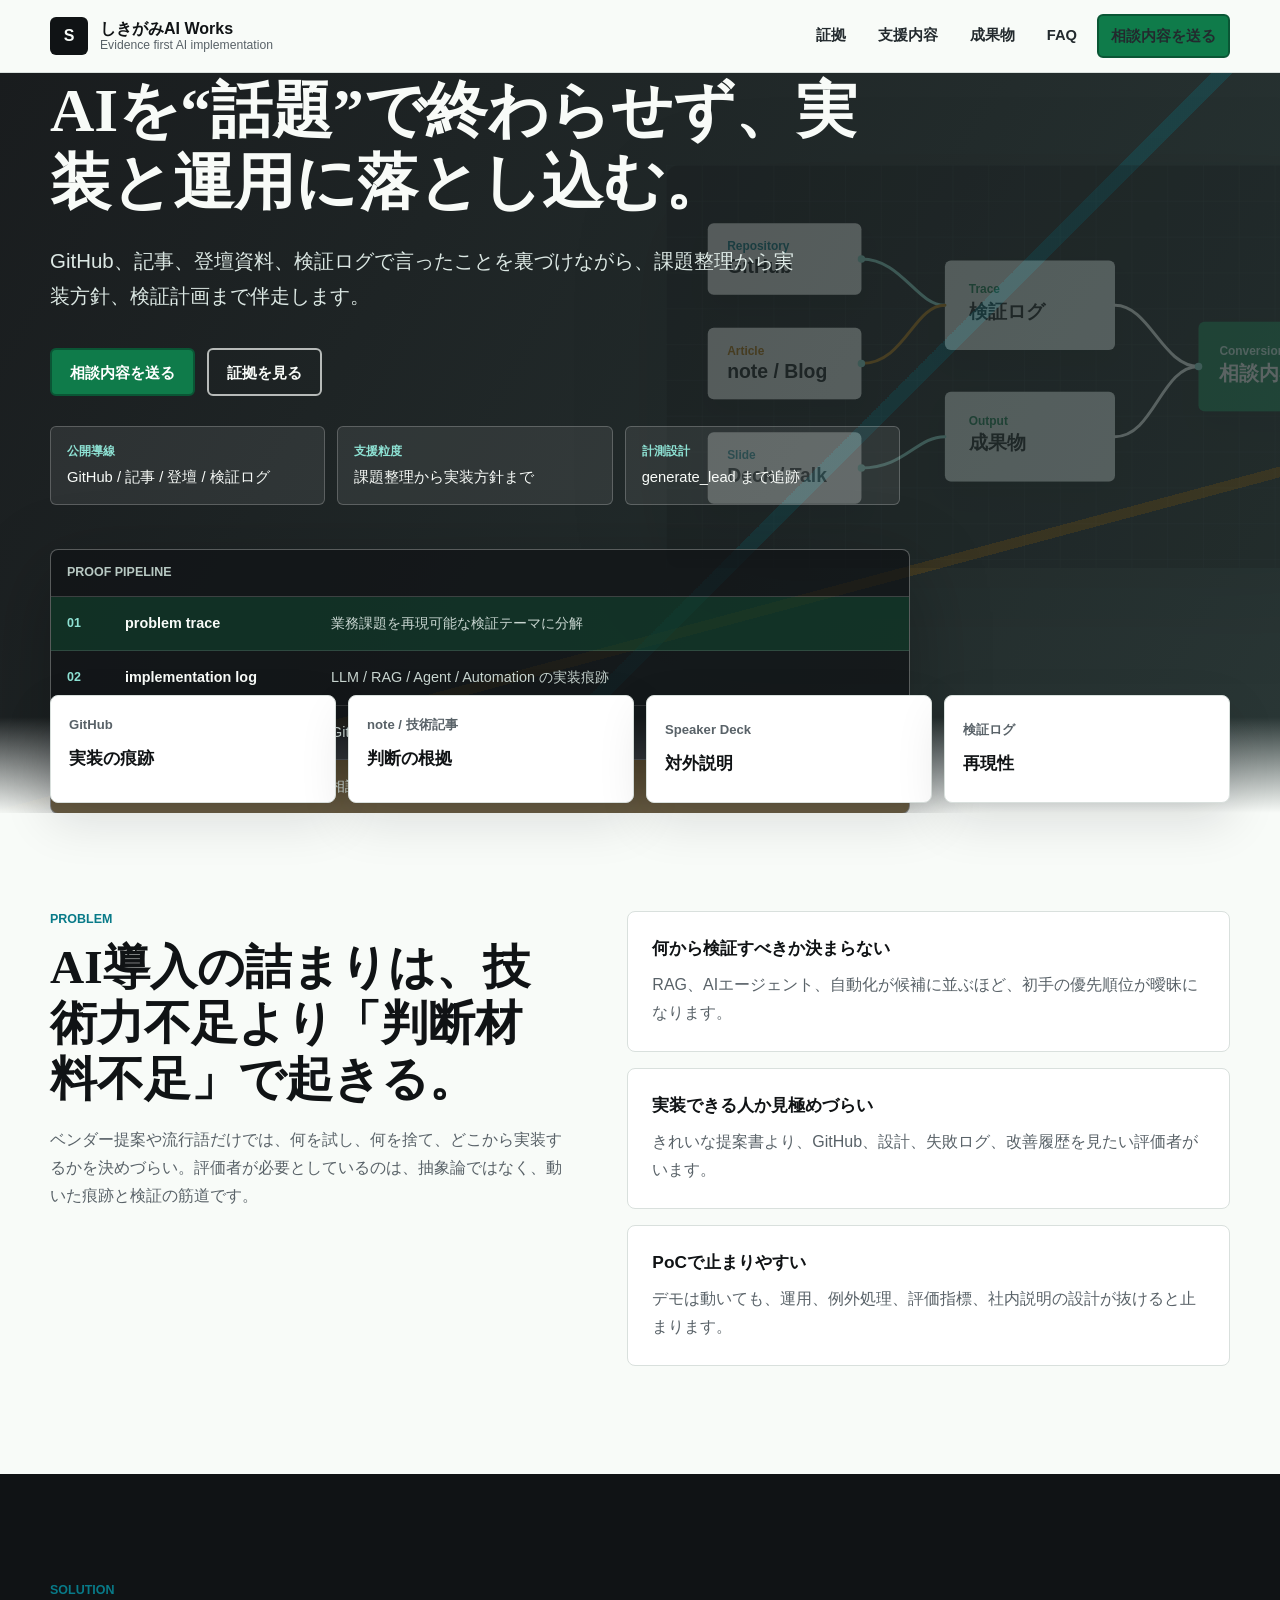
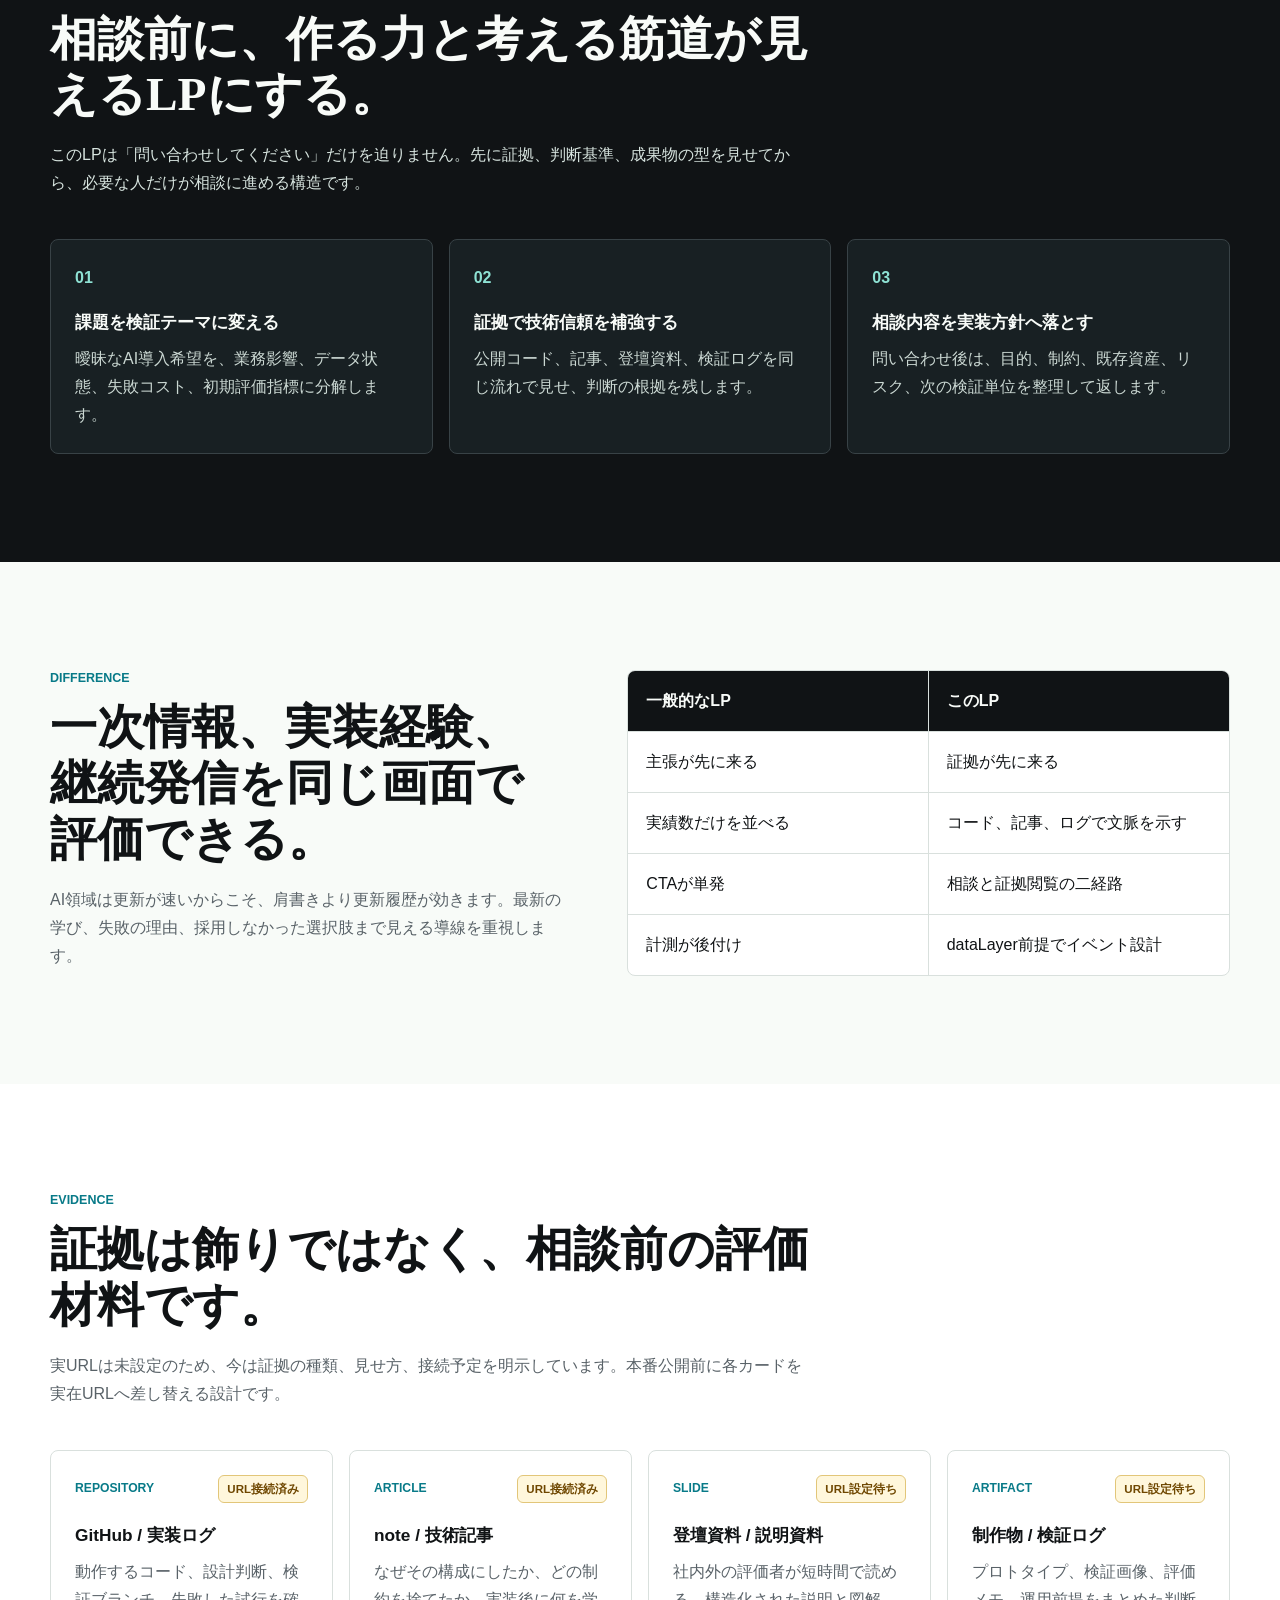
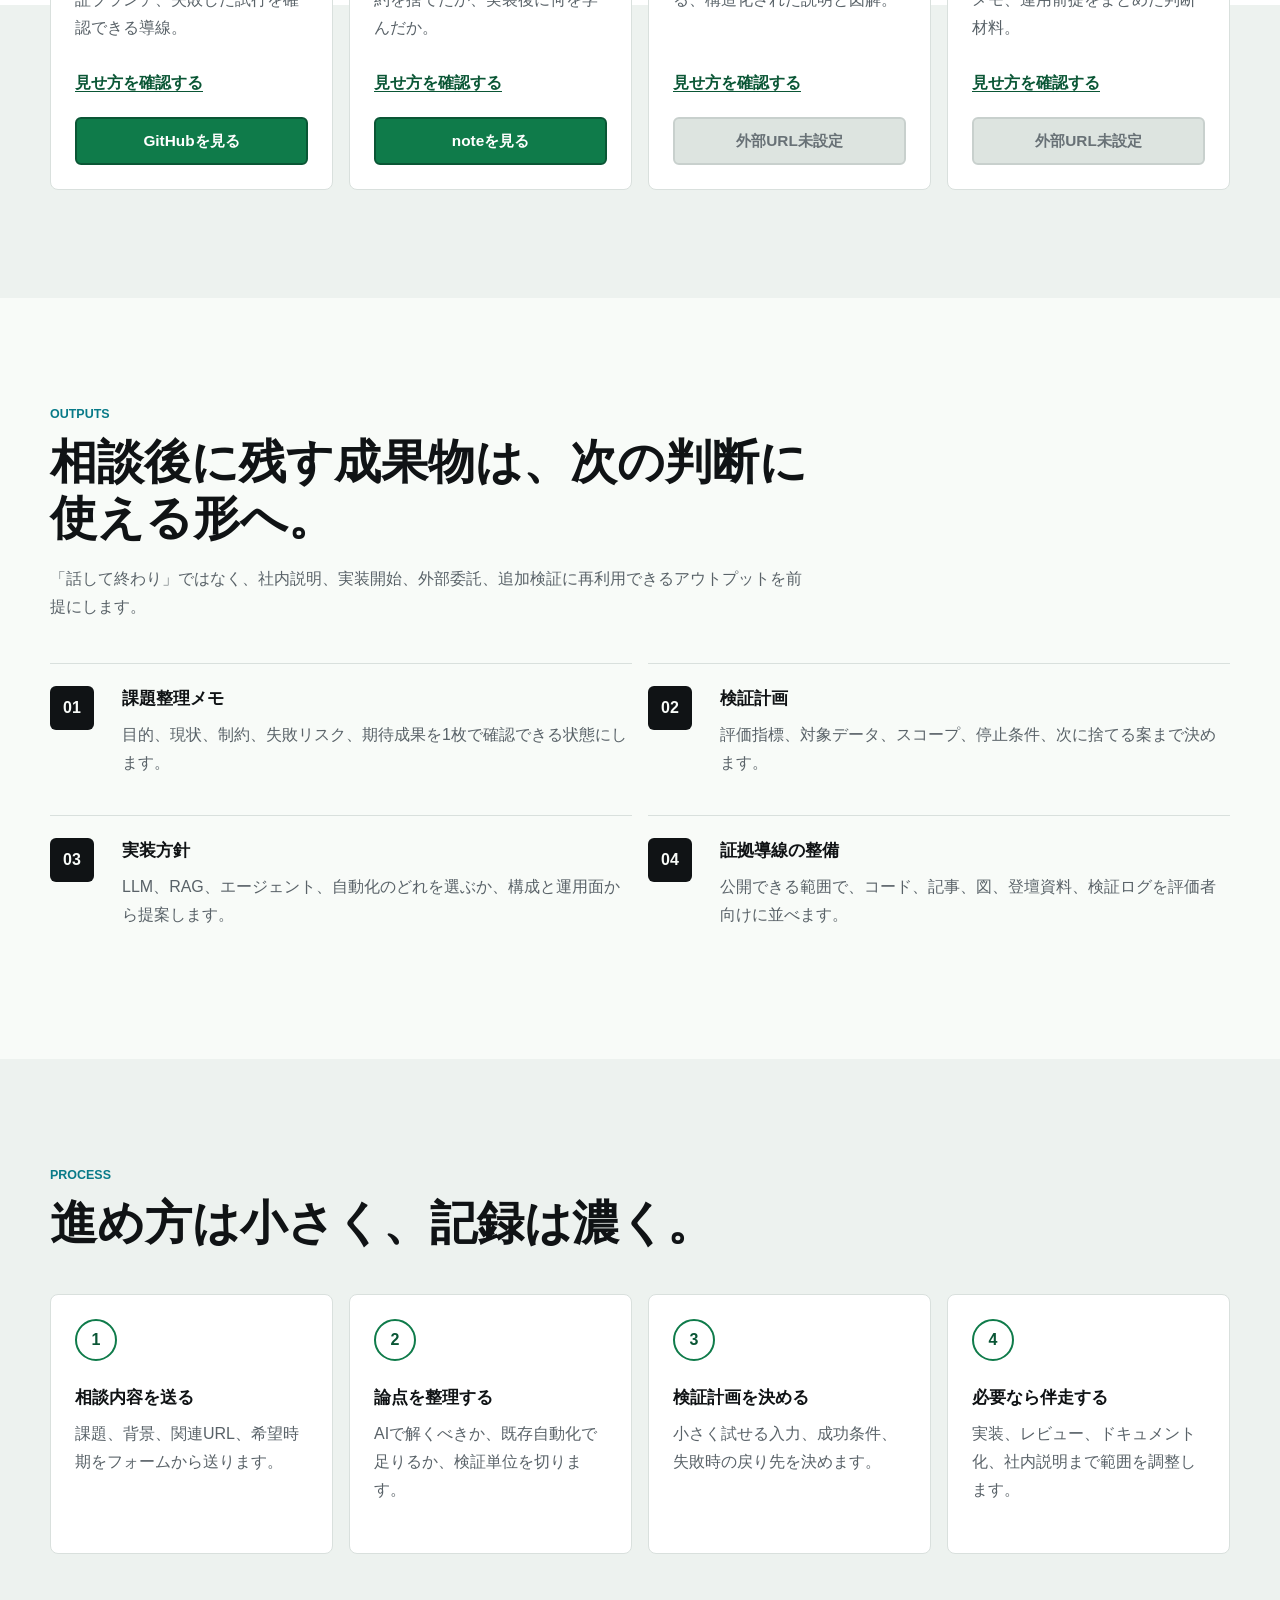
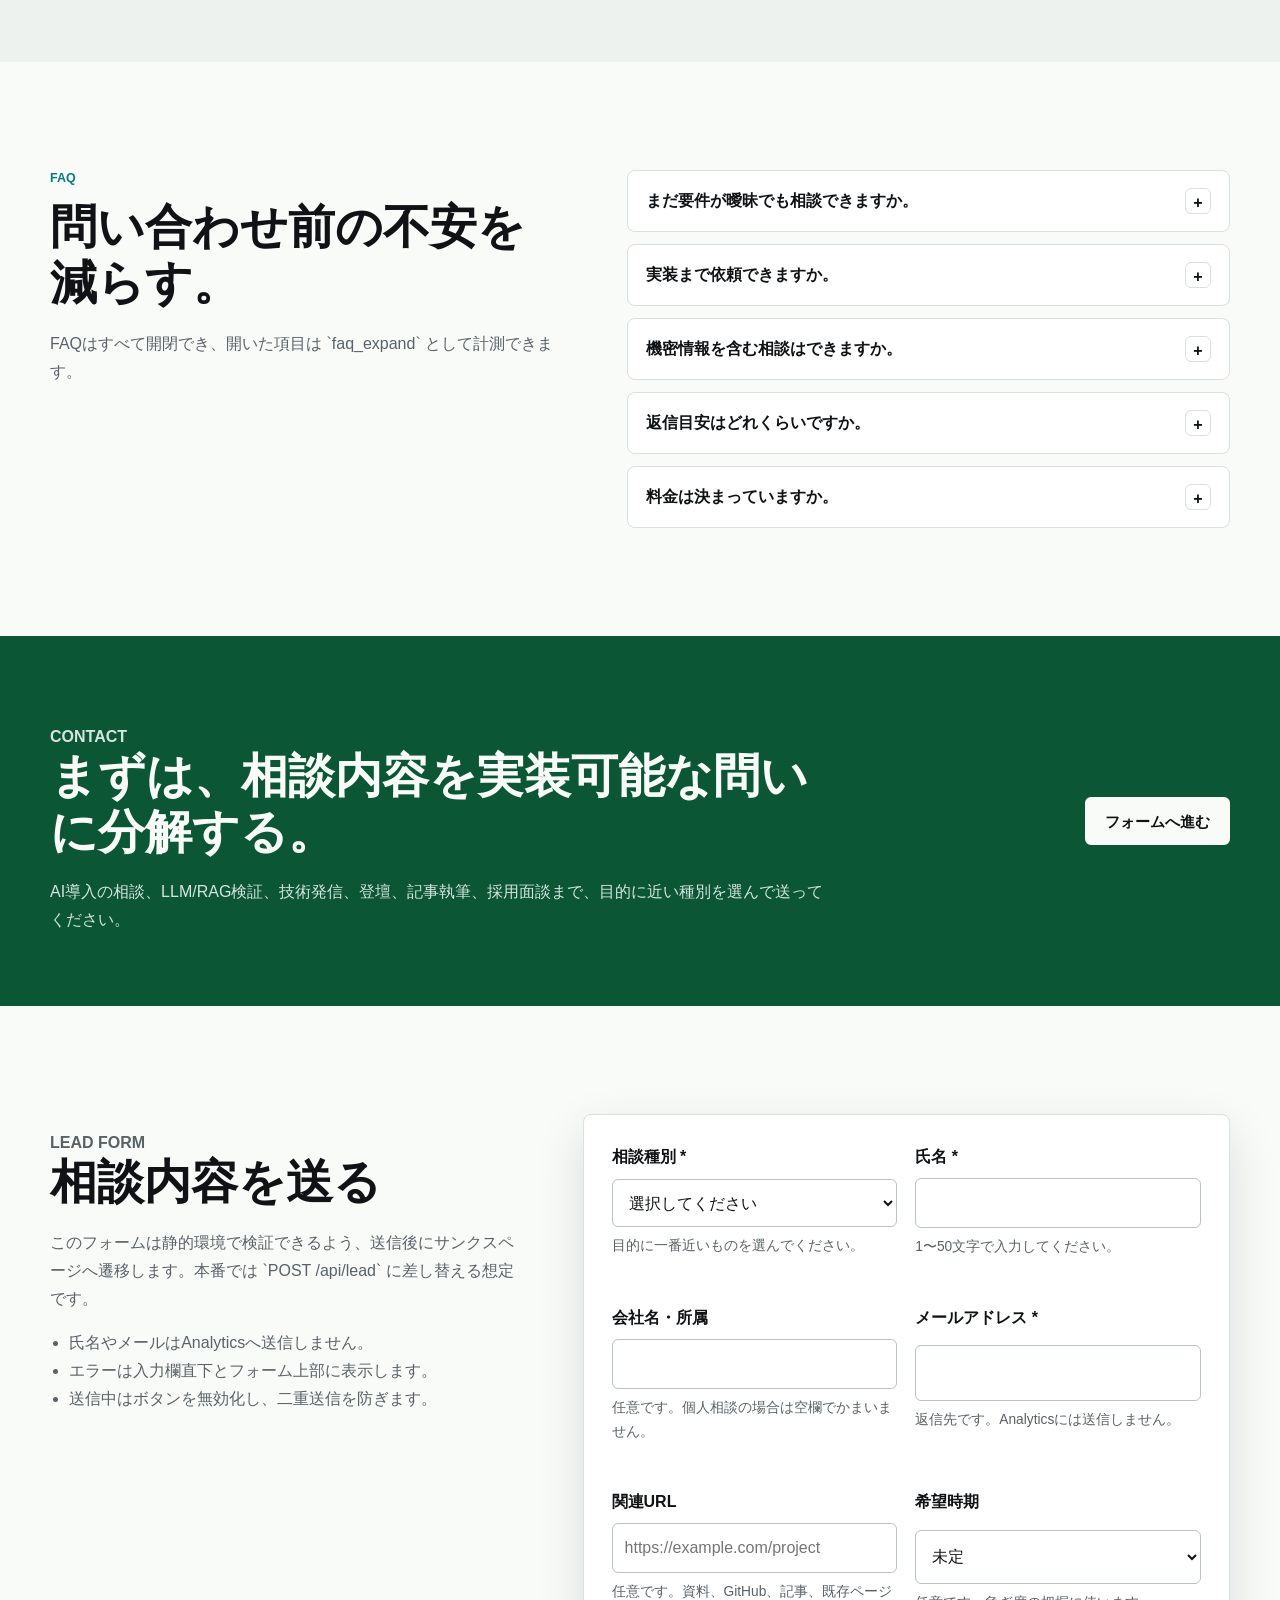
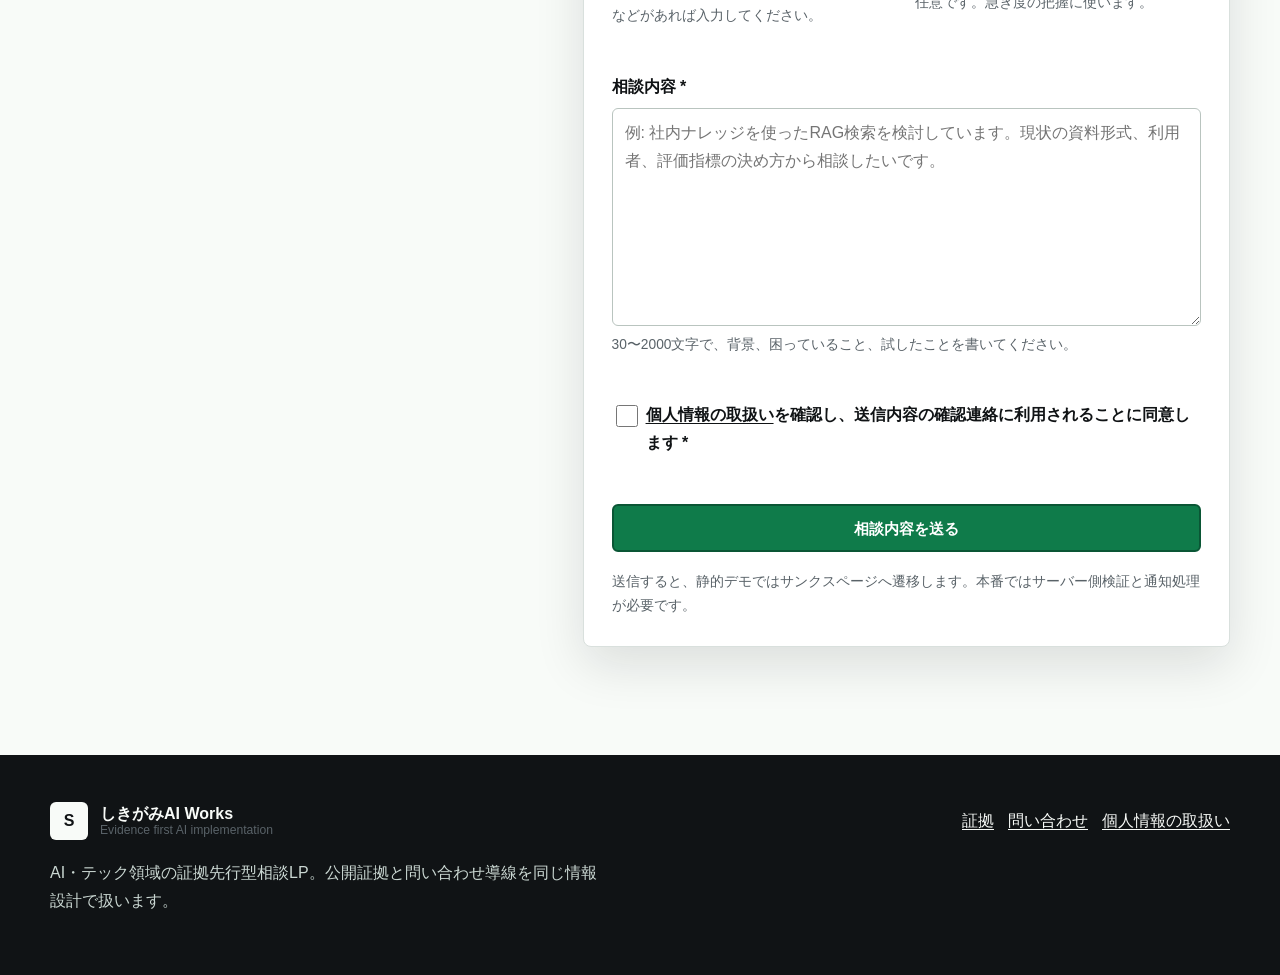
==== commit 318b616d: "Connect proof links and production branding" ====
--- a/index.html
+++ b/index.html
@@ -3,20 +3,20 @@
 <head>
   <meta charset="utf-8">
   <meta name="viewport" content="width=device-width, initial-scale=1">
-  <title>AIを実装と運用に落とし込む相談LP | しき AI Tech Studio</title>
+  <title>AIを実装と運用に落とし込む相談LP | しきがみAI Works</title>
   <meta name="description" content="LLM、RAG、エージェント、自動化の検証知見をもとに、課題整理から実装方針まで伴走するAI・テック領域の証拠先行型相談LPです。">
   <meta name="robots" content="index,follow">
   <meta name="theme-color" content="#101315">
-  <link rel="canonical" href="https://shiki-ai-tech.example/">
+  <link rel="canonical" href="https://shikigami-ai-works.jp/">
   <link rel="icon" href="assets/site-icon.svg" type="image/svg+xml">
   <link rel="stylesheet" href="assets/styles.css">
   <meta property="og:type" content="website">
   <meta property="og:locale" content="ja_JP">
-  <meta property="og:site_name" content="しき AI Tech Studio">
+  <meta property="og:site_name" content="しきがみAI Works">
   <meta property="og:title" content="AIを実装と運用に落とし込む相談LP">
   <meta property="og:description" content="GitHub、記事、登壇資料、検証ログを軸に、AI活用の相談前に技術信頼を確認できる証拠先行型LP。">
-  <meta property="og:url" content="https://shiki-ai-tech.example/">
-  <meta property="og:image" content="https://shiki-ai-tech.example/assets/og-image.svg">
+  <meta property="og:url" content="https://shikigami-ai-works.jp/">
+  <meta property="og:image" content="https://shikigami-ai-works.jp/assets/og-image.svg">
   <meta name="twitter:card" content="summary_large_image">
   <script>
     window.dataLayer = window.dataLayer || [];
@@ -27,7 +27,7 @@
     "@graph": [
       {
         "@type": "Person",
-        "@id": "https://shiki-ai-tech.example/#person",
+        "@id": "https://shikigami-ai-works.jp/#person",
         "name": "しき",
         "jobTitle": "AI・LLM実装 / 技術発信",
         "description": "AI、LLM、RAG、エージェント、自動化の検証と実装知見を公開しながら相談支援を行う個人ブランド。",
@@ -35,18 +35,18 @@
       },
       {
         "@type": "WebPage",
-        "@id": "https://shiki-ai-tech.example/#webpage",
-        "url": "https://shiki-ai-tech.example/",
+        "@id": "https://shikigami-ai-works.jp/#webpage",
+        "url": "https://shikigami-ai-works.jp/",
         "name": "AIを実装と運用に落とし込む相談LP",
         "inLanguage": "ja",
         "isPartOf": {
           "@type": "WebSite",
-          "@id": "https://shiki-ai-tech.example/#website",
-          "name": "しき AI Tech Studio",
-          "url": "https://shiki-ai-tech.example/"
+          "@id": "https://shikigami-ai-works.jp/#website",
+          "name": "しきがみAI Works",
+          "url": "https://shikigami-ai-works.jp/"
         },
         "about": {
-          "@id": "https://shiki-ai-tech.example/#person"
+          "@id": "https://shikigami-ai-works.jp/#person"
         },
         "mainEntity": {
           "@type": "Service",
@@ -54,13 +54,13 @@
           "areaServed": "JP",
           "serviceType": "AI implementation consulting",
           "provider": {
-            "@id": "https://shiki-ai-tech.example/#person"
+            "@id": "https://shikigami-ai-works.jp/#person"
           }
         }
       },
       {
         "@type": "FAQPage",
-        "@id": "https://shiki-ai-tech.example/#faq-schema",
+        "@id": "https://shikigami-ai-works.jp/#faq-schema",
         "mainEntity": [
           {
             "@type": "Question",
@@ -98,10 +98,10 @@
 
   <header class="site-header" data-header>
     <div class="site-header__inner">
-      <a class="brand" href="./" aria-label="しき AI Tech Studio ホーム">
+      <a class="brand" href="./" aria-label="しきがみAI Works ホーム">
         <span class="brand__mark" aria-hidden="true">S</span>
         <span>
-          <span class="brand__name">しき AI Tech Studio</span>
+          <span class="brand__name">しきがみAI Works</span>
           <span class="brand__tagline">Evidence first AI implementation</span>
         </span>
       </a>
@@ -175,14 +175,14 @@
 
     <section class="proof-strip" aria-label="証拠ストリップ">
       <div class="proof-strip__inner">
-        <button class="proof-chip" type="button" data-proof-open="github">
+        <a class="proof-chip" href="https://github.com/shikigami-ai-works" target="_blank" rel="noopener noreferrer" data-track="cta" data-cta-id="proof_strip_github" data-section-id="proof_strip" aria-label="GitHubのホームページを開く">
           <span>GitHub</span>
           <strong>実装の痕跡</strong>
-        </button>
-        <button class="proof-chip" type="button" data-proof-open="articles">
-          <span>Zenn / 技術記事</span>
+        </a>
+        <a class="proof-chip" href="https://note.com/intentus_26" target="_blank" rel="noopener noreferrer" data-track="cta" data-cta-id="proof_strip_note" data-section-id="proof_strip" aria-label="noteのホームページを開く">
+          <span>note / 技術記事</span>
           <strong>判断の根拠</strong>
-        </button>
+        </a>
         <button class="proof-chip" type="button" data-proof-open="slides">
           <span>Speaker Deck</span>
           <strong>対外説明</strong>
@@ -288,22 +288,22 @@
           <article class="evidence-card">
             <div class="evidence-card__top">
               <span class="evidence-card__type">Repository</span>
-              <span class="status-pill">URL設定待ち</span>
+              <span class="status-pill">URL接続済み</span>
             </div>
             <h3>GitHub / 実装ログ</h3>
             <p>動作するコード、設計判断、検証ブランチ、失敗した試行を確認できる導線。</p>
             <button class="text-button" type="button" data-proof-open="github">見せ方を確認する</button>
-            <button class="button button--disabled" type="button" disabled>外部URL未設定</button>
+            <a class="button" href="https://github.com/shikigami-ai-works" target="_blank" rel="noopener noreferrer" data-track="cta" data-cta-id="proof_card_github" data-section-id="proof">GitHubを見る</a>
           </article>
           <article class="evidence-card">
             <div class="evidence-card__top">
               <span class="evidence-card__type">Article</span>
-              <span class="status-pill">URL設定待ち</span>
-            </div>
-            <h3>Zenn / 技術記事</h3>
+              <span class="status-pill">URL接続済み</span>
+            </div>
+            <h3>note / 技術記事</h3>
             <p>なぜその構成にしたか、どの制約を捨てたか、実装後に何を学んだか。</p>
             <button class="text-button" type="button" data-proof-open="articles">見せ方を確認する</button>
-            <button class="button button--disabled" type="button" disabled>外部URL未設定</button>
+            <a class="button" href="https://note.com/intentus_26" target="_blank" rel="noopener noreferrer" data-track="cta" data-cta-id="proof_card_note" data-section-id="proof">noteを見る</a>
           </article>
           <article class="evidence-card">
             <div class="evidence-card__top">
@@ -558,10 +558,10 @@
   <footer class="site-footer">
     <div class="site-footer__inner">
       <div>
-        <a class="brand brand--footer" href="./" aria-label="しき AI Tech Studio ホーム">
+        <a class="brand brand--footer" href="./" aria-label="しきがみAI Works ホーム">
           <span class="brand__mark" aria-hidden="true">S</span>
           <span>
-            <span class="brand__name">しき AI Tech Studio</span>
+            <span class="brand__name">しきがみAI Works</span>
             <span class="brand__tagline">Evidence first AI implementation</span>
           </span>
         </a>
--- a/assets/styles.css
+++ b/assets/styles.css
@@ -506,6 +506,7 @@
   background: var(--white);
   color: var(--ink);
   text-align: left;
+  text-decoration: none;
   box-shadow: var(--shadow);
   cursor: pointer;
   transition: transform 160ms ease, border-color 160ms ease;
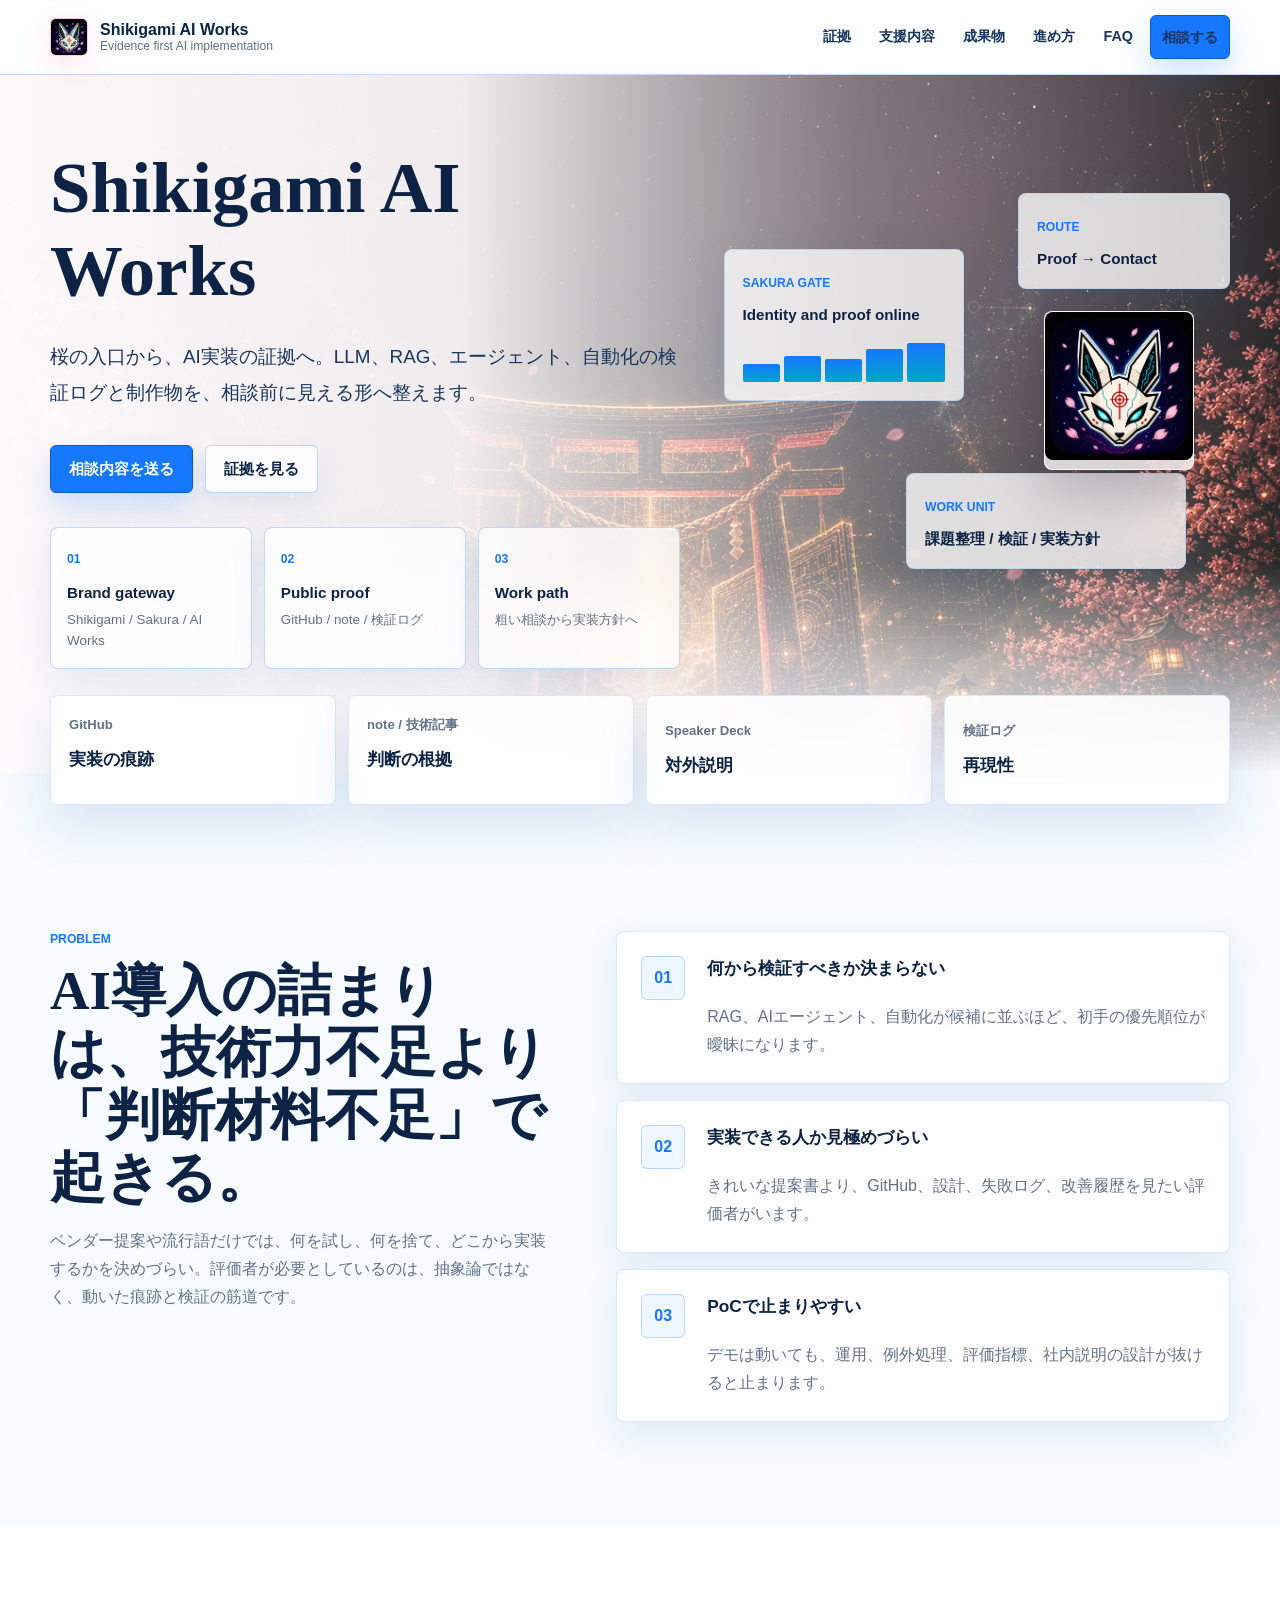
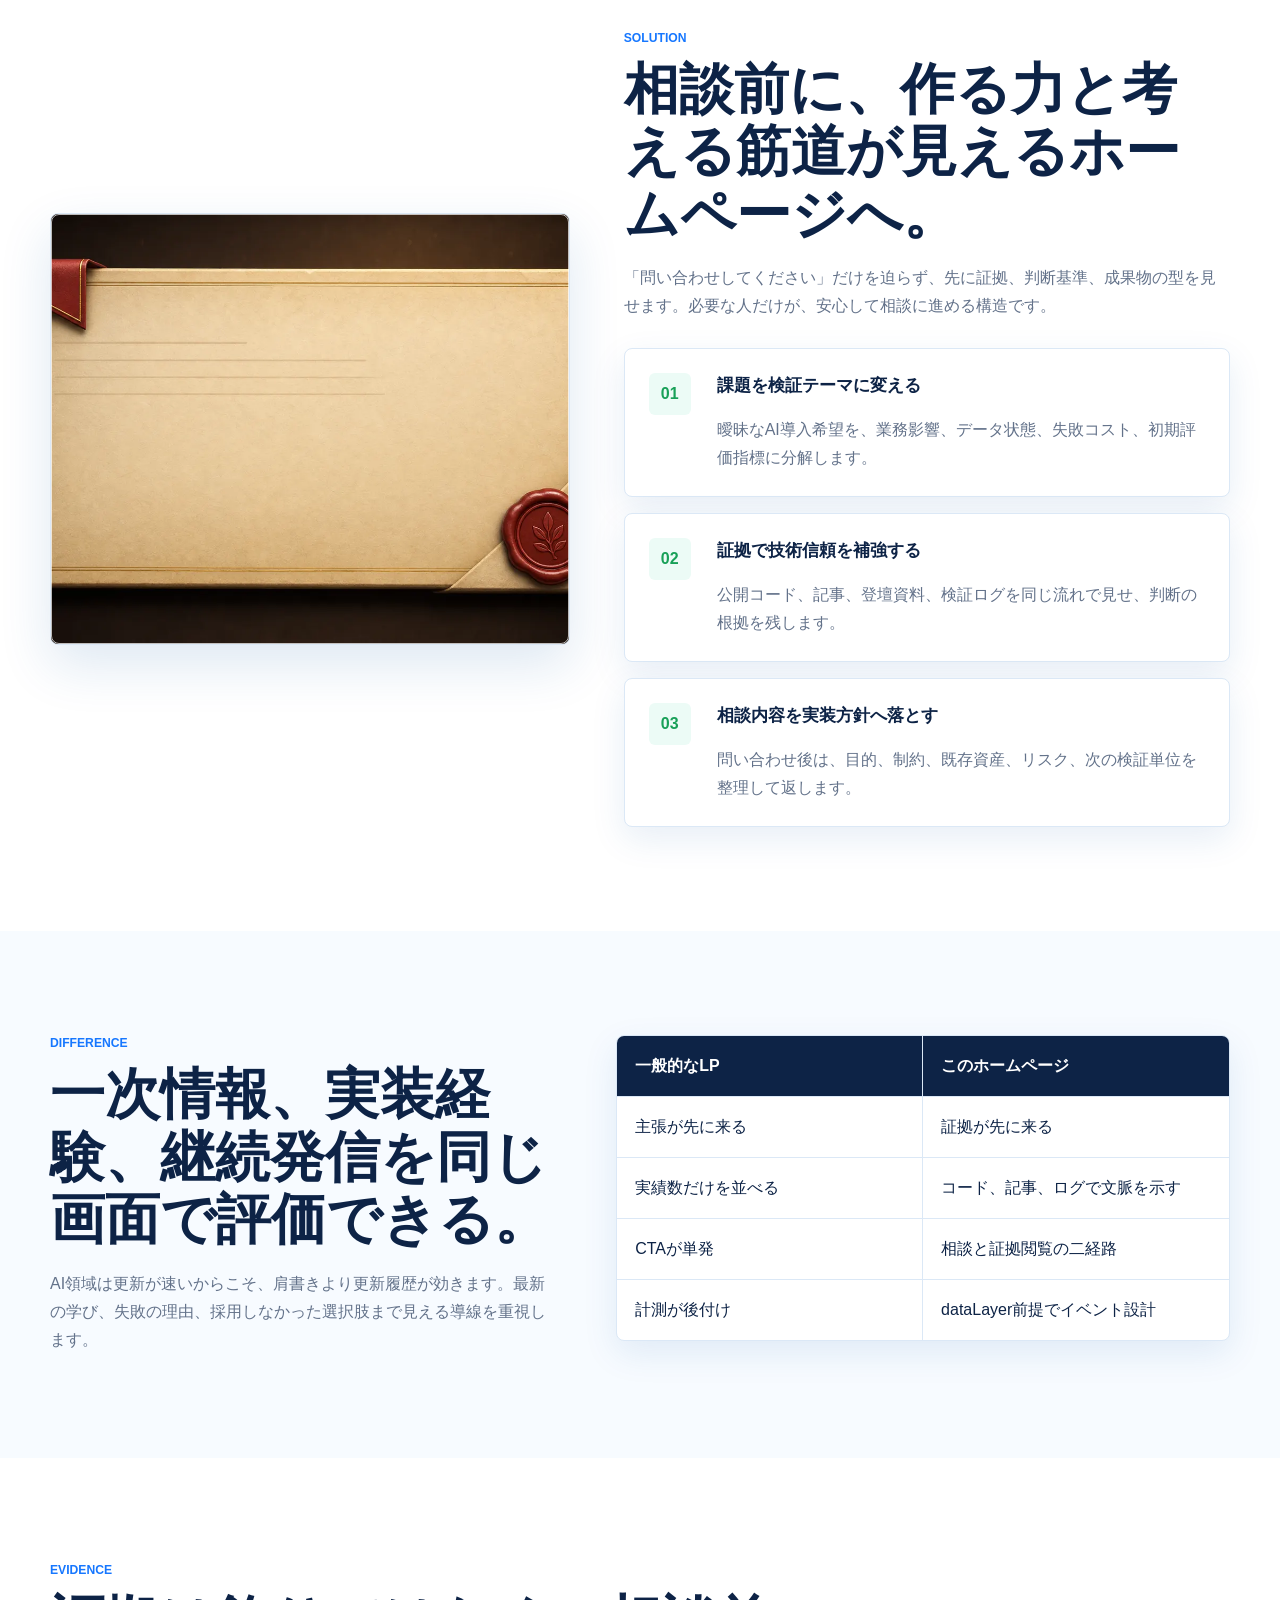
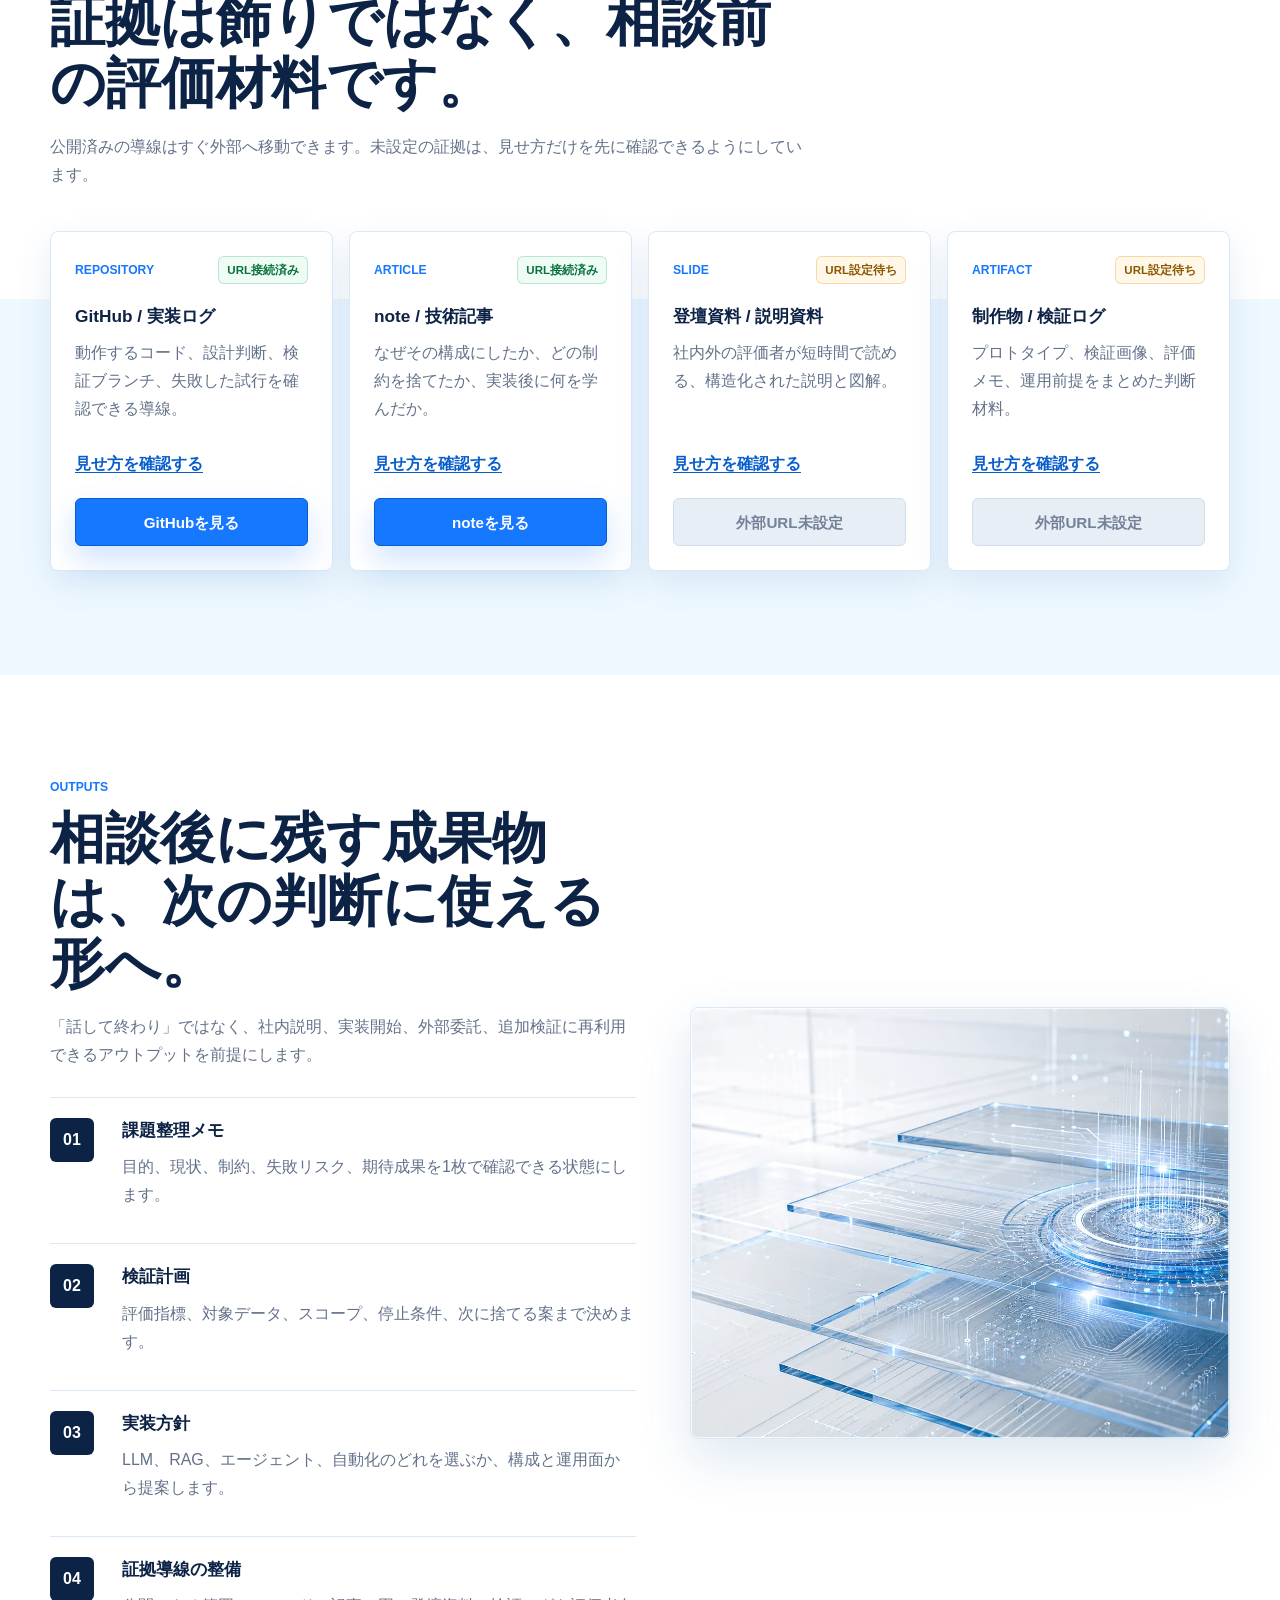
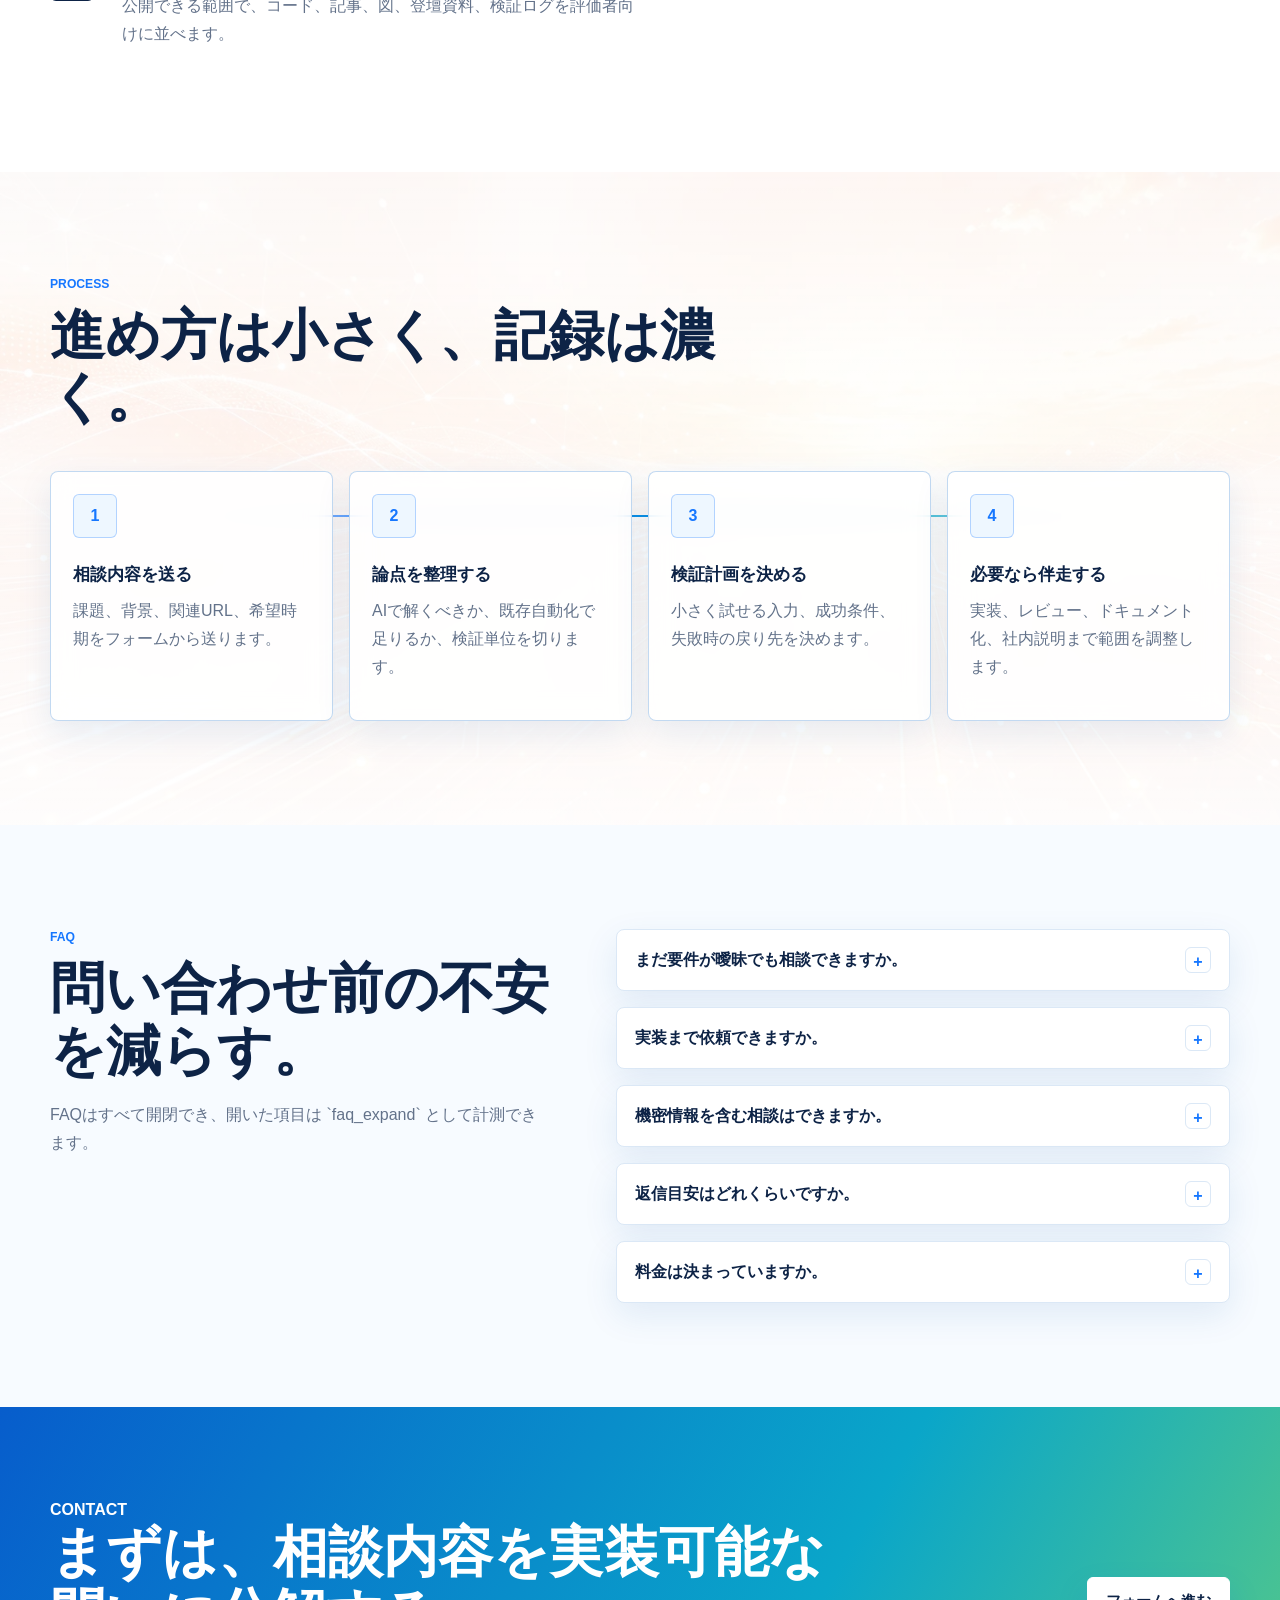
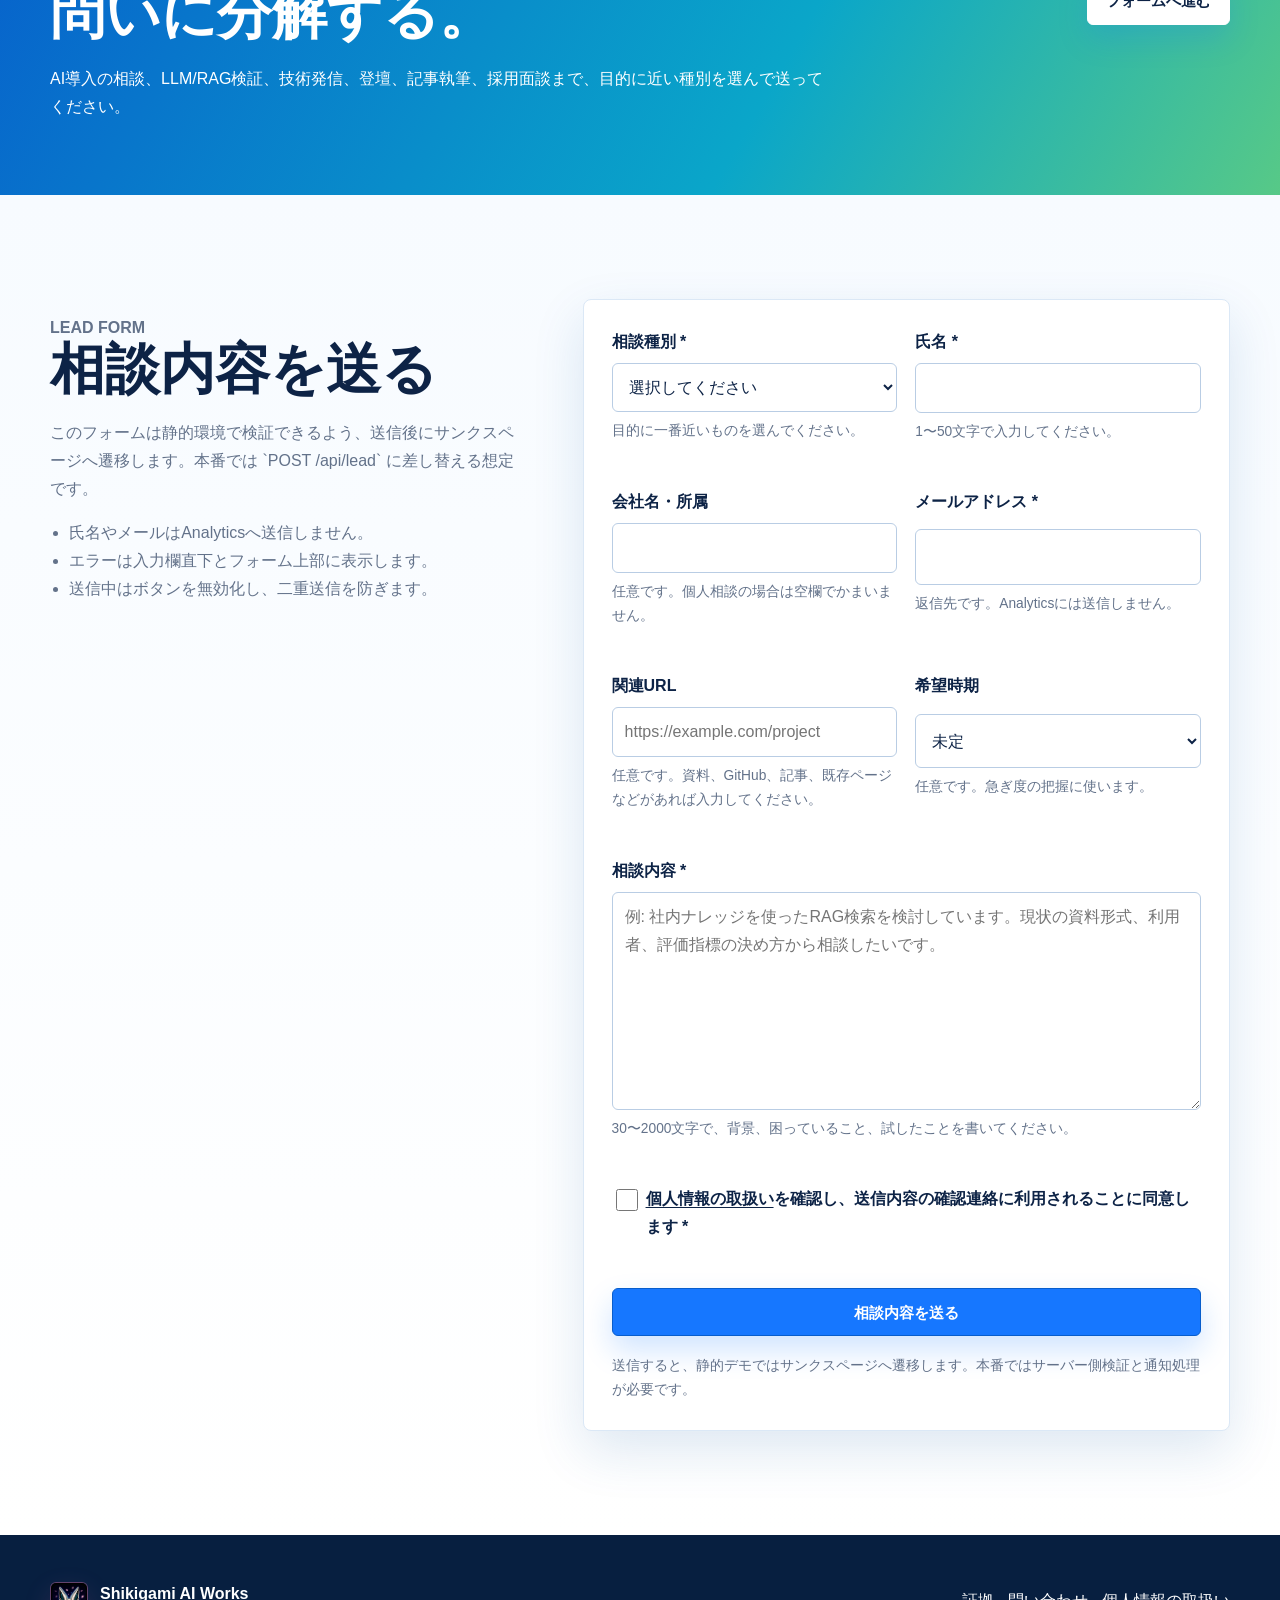
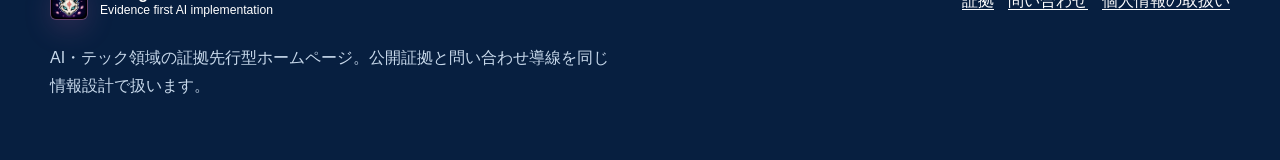
==== commit eabe6a24: "Promote Sakura Gateway homepage" ====
--- a/index.html
+++ b/index.html
@@ -3,18 +3,18 @@
 <head>
   <meta charset="utf-8">
   <meta name="viewport" content="width=device-width, initial-scale=1">
-  <title>AIを実装と運用に落とし込む相談LP | しきがみAI Works</title>
-  <meta name="description" content="LLM、RAG、エージェント、自動化の検証知見をもとに、課題整理から実装方針まで伴走するAI・テック領域の証拠先行型相談LPです。">
+  <title>Shikigami AI Works | 桜の入口からAI実装の証拠へ</title>
+  <meta name="description" content="Shikigami AI Worksは、桜としきがみの入口から、LLM、RAG、エージェント、自動化の検証知見、制作物、実装方針へ案内するAI・テック領域のホームページです。">
   <meta name="robots" content="index,follow">
-  <meta name="theme-color" content="#101315">
+  <meta name="theme-color" content="#f7fbff">
   <link rel="canonical" href="https://shikigami-ai-works.jp/">
   <link rel="icon" href="assets/site-icon.svg" type="image/svg+xml">
-  <link rel="stylesheet" href="assets/styles.css">
+  <link rel="stylesheet" href="assets/styles.css?v=sakura-gateway-20260622">
   <meta property="og:type" content="website">
   <meta property="og:locale" content="ja_JP">
-  <meta property="og:site_name" content="しきがみAI Works">
-  <meta property="og:title" content="AIを実装と運用に落とし込む相談LP">
-  <meta property="og:description" content="GitHub、記事、登壇資料、検証ログを軸に、AI活用の相談前に技術信頼を確認できる証拠先行型LP。">
+  <meta property="og:site_name" content="Shikigami AI Works">
+  <meta property="og:title" content="Shikigami AI Works | 桜の入口からAI実装の証拠へ">
+  <meta property="og:description" content="桜としきがみの入口から、GitHub、記事、検証ログ、制作物へ進めるAI実装ホームページ。">
   <meta property="og:url" content="https://shikigami-ai-works.jp/">
   <meta property="og:image" content="https://shikigami-ai-works.jp/assets/og-image.svg">
   <meta name="twitter:card" content="summary_large_image">
@@ -37,12 +37,12 @@
         "@type": "WebPage",
         "@id": "https://shikigami-ai-works.jp/#webpage",
         "url": "https://shikigami-ai-works.jp/",
-        "name": "AIを実装と運用に落とし込む相談LP",
+        "name": "Shikigami AI Works",
         "inLanguage": "ja",
         "isPartOf": {
           "@type": "WebSite",
           "@id": "https://shikigami-ai-works.jp/#website",
-          "name": "しきがみAI Works",
+          "name": "Shikigami AI Works",
           "url": "https://shikigami-ai-works.jp/"
         },
         "about": {
@@ -91,17 +91,19 @@
     ]
   }
   </script>
-  <script src="assets/app.js" defer></script>
+  <script src="assets/app.js?v=sakura-gateway-20260622" defer></script>
 </head>
 <body data-page="home">
   <a class="skip-link" href="#main">本文へ移動</a>
 
   <header class="site-header" data-header>
     <div class="site-header__inner">
-      <a class="brand" href="./" aria-label="しきがみAI Works ホーム">
-        <span class="brand__mark" aria-hidden="true">S</span>
+      <a class="brand" href="./" aria-label="Shikigami AI Works ホーム">
+        <span class="brand__mark" aria-hidden="true">
+          <img src="assets/images/patterns/sakura-api-fox-logo.webp" width="48" height="48" alt="">
+        </span>
         <span>
-          <span class="brand__name">しきがみAI Works</span>
+          <span class="brand__name">Shikigami AI Works</span>
           <span class="brand__tagline">Evidence first AI implementation</span>
         </span>
       </a>
@@ -113,63 +115,64 @@
         <a href="#proof" data-track="cta" data-cta-id="nav_proof" data-section-id="header">証拠</a>
         <a href="#solution" data-track="cta" data-cta-id="nav_solution" data-section-id="header">支援内容</a>
         <a href="#works" data-track="cta" data-cta-id="nav_works" data-section-id="header">成果物</a>
+        <a href="#process" data-track="cta" data-cta-id="nav_process" data-section-id="header">進め方</a>
         <a href="#faq" data-track="cta" data-cta-id="nav_faq" data-section-id="header">FAQ</a>
-        <a class="button button--small" href="#contact" data-track="cta" data-cta-id="header_primary" data-section-id="header">相談内容を送る</a>
+        <a class="button button--small" href="#contact" data-track="cta" data-cta-id="header_primary" data-section-id="header">相談する</a>
       </nav>
     </div>
   </header>
 
   <main id="main">
     <section class="hero" aria-labelledby="hero-title">
-      <div class="hero__grid" aria-hidden="true"></div>
-      <img class="hero__blueprint" src="assets/evidence-map.svg" width="960" height="540" alt="GitHub、記事、登壇資料、検証ログが相談導線へ集約される証拠マップ">
+      <div class="hero__backdrop" aria-hidden="true"></div>
+      <img class="hero__image" src="assets/images/patterns/sakura-torii-gate.webp" width="1440" height="810" alt="桜と光の粒子に囲まれた鳥居">
       <div class="hero__inner">
         <div class="hero__content">
-          <p class="hero__meta">AI・LLM・RAG・エージェント・自動化</p>
-          <h1 id="hero-title">AIを“話題”で終わらせず、実装と運用に落とし込む。</h1>
-          <p class="hero__lead">GitHub、記事、登壇資料、検証ログで言ったことを裏づけながら、課題整理から実装方針、検証計画まで伴走します。</p>
+          <h1 id="hero-title"><span>Shikigami AI</span> <span>Works</span></h1>
+          <p class="hero__lead">桜の入口から、AI実装の証拠へ。LLM、RAG、エージェント、自動化の検証ログと制作物を、相談前に見える形へ整えます。</p>
           <div class="hero__actions" aria-label="主要アクション">
             <a class="button" href="#contact" data-track="cta" data-cta-id="hero_primary" data-section-id="hero">相談内容を送る</a>
             <a class="button button--secondary" href="#proof" data-track="cta" data-cta-id="hero_secondary_proof" data-section-id="hero">証拠を見る</a>
           </div>
-          <dl class="hero__facts" aria-label="ファーストビューの信頼補強">
-            <div>
-              <dt>公開導線</dt>
-              <dd>GitHub / 記事 / 登壇 / 検証ログ</dd>
+          <ul class="hero__facts" aria-label="Shikigami AI Works の確認できる導線">
+            <li>
+              <span>01</span>
+              <strong>Brand gateway</strong>
+              <em>Shikigami / Sakura / AI Works</em>
+            </li>
+            <li>
+              <span>02</span>
+              <strong>Public proof</strong>
+              <em>GitHub / note / 検証ログ</em>
+            </li>
+            <li>
+              <span>03</span>
+              <strong>Work path</strong>
+              <em>粗い相談から実装方針へ</em>
+            </li>
+          </ul>
+        </div>
+
+        <div class="hero__dashboard" aria-label="証拠導線の概要">
+          <figure class="hero__seal" aria-hidden="true">
+            <img src="assets/images/patterns/sakura-api-fox-logo.webp" width="1254" height="1254" alt="">
+          </figure>
+          <div class="signal-card signal-card--main">
+            <span class="signal-card__label">SAKURA GATE</span>
+            <strong>Identity and proof online</strong>
+            <div class="signal-card__bars" aria-hidden="true">
+              <span></span><span></span><span></span><span></span><span></span>
             </div>
-            <div>
-              <dt>支援粒度</dt>
-              <dd>課題整理から実装方針まで</dd>
-            </div>
-            <div>
-              <dt>計測設計</dt>
-              <dd>generate_lead まで追跡</dd>
-            </div>
-          </dl>
-        </div>
-        <figure class="hero-artifact" role="img" aria-label="証拠チャネルから相談導線へ接続する実装ログの模式図">
-          <figcaption>Proof pipeline</figcaption>
-          <div class="artifact-row artifact-row--strong">
-            <span>01</span>
-            <strong>problem trace</strong>
-            <em>業務課題を再現可能な検証テーマに分解</em>
-          </div>
-          <div class="artifact-row">
-            <span>02</span>
-            <strong>implementation log</strong>
-            <em>LLM / RAG / Agent / Automation の実装痕跡</em>
-          </div>
-          <div class="artifact-row">
-            <span>03</span>
-            <strong>public evidence</strong>
-            <em>GitHub、記事、登壇、制作物へ接続</em>
-          </div>
-          <div class="artifact-row artifact-row--accent">
-            <span>04</span>
-            <strong>lead decision</strong>
-            <em>相談前に技術信頼と支援範囲を判断</em>
-          </div>
-        </figure>
+          </div>
+          <div class="signal-card signal-card--right">
+            <span class="signal-card__label">ROUTE</span>
+            <strong>Proof → Contact</strong>
+          </div>
+          <div class="signal-card signal-card--bottom">
+            <span class="signal-card__label">WORK UNIT</span>
+            <strong>課題整理 / 検証 / 実装方針</strong>
+          </div>
+        </div>
       </div>
     </section>
 
@@ -194,7 +197,7 @@
       </div>
     </section>
 
-    <section class="section" id="problems" aria-labelledby="problems-title">
+    <section class="section section--intro" id="problems" aria-labelledby="problems-title">
       <div class="section__inner section__inner--split">
         <div>
           <p class="section__label">Problem</p>
@@ -203,14 +206,17 @@
         </div>
         <div class="problem-list" aria-label="よくある課題">
           <article class="problem-card">
+            <span>01</span>
             <h3>何から検証すべきか決まらない</h3>
             <p>RAG、AIエージェント、自動化が候補に並ぶほど、初手の優先順位が曖昧になります。</p>
           </article>
           <article class="problem-card">
+            <span>02</span>
             <h3>実装できる人か見極めづらい</h3>
             <p>きれいな提案書より、GitHub、設計、失敗ログ、改善履歴を見たい評価者がいます。</p>
           </article>
           <article class="problem-card">
+            <span>03</span>
             <h3>PoCで止まりやすい</h3>
             <p>デモは動いても、運用、例外処理、評価指標、社内説明の設計が抜けると止まります。</p>
           </article>
@@ -218,29 +224,32 @@
       </div>
     </section>
 
-    <section class="section section--dark" id="solution" aria-labelledby="solution-title">
-      <div class="section__inner">
-        <div class="section__header">
+    <section class="section section--visual" id="solution" aria-labelledby="solution-title">
+      <div class="section__inner section__inner--visual">
+        <div class="visual-panel">
+          <img src="assets/images/patterns/sealed-letter-card.webp" width="1440" height="810" alt="封蝋付きの明るい書簡カード">
+        </div>
+        <div class="solution-copy">
           <p class="section__label">Solution</p>
-          <h2 id="solution-title">相談前に、作る力と考える筋道が見えるLPにする。</h2>
-          <p class="section__intro">このLPは「問い合わせしてください」だけを迫りません。先に証拠、判断基準、成果物の型を見せてから、必要な人だけが相談に進める構造です。</p>
-        </div>
-        <div class="solution-grid">
-          <article class="solution-card">
-            <span class="solution-card__index">01</span>
-            <h3>課題を検証テーマに変える</h3>
-            <p>曖昧なAI導入希望を、業務影響、データ状態、失敗コスト、初期評価指標に分解します。</p>
-          </article>
-          <article class="solution-card">
-            <span class="solution-card__index">02</span>
-            <h3>証拠で技術信頼を補強する</h3>
-            <p>公開コード、記事、登壇資料、検証ログを同じ流れで見せ、判断の根拠を残します。</p>
-          </article>
-          <article class="solution-card">
-            <span class="solution-card__index">03</span>
-            <h3>相談内容を実装方針へ落とす</h3>
-            <p>問い合わせ後は、目的、制約、既存資産、リスク、次の検証単位を整理して返します。</p>
-          </article>
+          <h2 id="solution-title">相談前に、作る力と考える筋道が見えるホームページへ。</h2>
+          <p class="section__intro">「問い合わせしてください」だけを迫らず、先に証拠、判断基準、成果物の型を見せます。必要な人だけが、安心して相談に進める構造です。</p>
+          <div class="solution-grid">
+            <article class="solution-card">
+              <span class="solution-card__index">01</span>
+              <h3>課題を検証テーマに変える</h3>
+              <p>曖昧なAI導入希望を、業務影響、データ状態、失敗コスト、初期評価指標に分解します。</p>
+            </article>
+            <article class="solution-card">
+              <span class="solution-card__index">02</span>
+              <h3>証拠で技術信頼を補強する</h3>
+              <p>公開コード、記事、登壇資料、検証ログを同じ流れで見せ、判断の根拠を残します。</p>
+            </article>
+            <article class="solution-card">
+              <span class="solution-card__index">03</span>
+              <h3>相談内容を実装方針へ落とす</h3>
+              <p>問い合わせ後は、目的、制約、既存資産、リスク、次の検証単位を整理して返します。</p>
+            </article>
+          </div>
         </div>
       </div>
     </section>
@@ -255,7 +264,7 @@
         <div class="compare-table" role="table" aria-label="一般的な営業LPとの差分">
           <div role="row" class="compare-table__head">
             <span role="columnheader">一般的なLP</span>
-            <span role="columnheader">このLP</span>
+            <span role="columnheader">このホームページ</span>
           </div>
           <div role="row">
             <span role="cell">主張が先に来る</span>
@@ -282,7 +291,7 @@
         <div class="section__header">
           <p class="section__label">Evidence</p>
           <h2 id="proof-title">証拠は飾りではなく、相談前の評価材料です。</h2>
-          <p class="section__intro">実URLは未設定のため、今は証拠の種類、見せ方、接続予定を明示しています。本番公開前に各カードを実在URLへ差し替える設計です。</p>
+          <p class="section__intro">公開済みの導線はすぐ外部へ移動できます。未設定の証拠は、見せ方だけを先に確認できるようにしています。</p>
         </div>
         <div class="evidence-grid">
           <article class="evidence-card">
@@ -308,7 +317,7 @@
           <article class="evidence-card">
             <div class="evidence-card__top">
               <span class="evidence-card__type">Slide</span>
-              <span class="status-pill">URL設定待ち</span>
+              <span class="status-pill status-pill--pending">URL設定待ち</span>
             </div>
             <h3>登壇資料 / 説明資料</h3>
             <p>社内外の評価者が短時間で読める、構造化された説明と図解。</p>
@@ -318,7 +327,7 @@
           <article class="evidence-card">
             <div class="evidence-card__top">
               <span class="evidence-card__type">Artifact</span>
-              <span class="status-pill">URL設定待ち</span>
+              <span class="status-pill status-pill--pending">URL設定待ち</span>
             </div>
             <h3>制作物 / 検証ログ</h3>
             <p>プロトタイプ、検証画像、評価メモ、運用前提をまとめた判断材料。</p>
@@ -329,47 +338,50 @@
       </div>
     </section>
 
-    <section class="section" id="works" aria-labelledby="works-title">
-      <div class="section__inner">
-        <div class="section__header">
+    <section class="section section--works" id="works" aria-labelledby="works-title">
+      <div class="section__inner section__inner--visual section__inner--visual-reverse">
+        <div>
           <p class="section__label">Outputs</p>
           <h2 id="works-title">相談後に残す成果物は、次の判断に使える形へ。</h2>
           <p class="section__intro">「話して終わり」ではなく、社内説明、実装開始、外部委託、追加検証に再利用できるアウトプットを前提にします。</p>
-        </div>
-        <div class="output-list">
-          <article class="output-item">
-            <span>01</span>
-            <div>
-              <h3>課題整理メモ</h3>
-              <p>目的、現状、制約、失敗リスク、期待成果を1枚で確認できる状態にします。</p>
-            </div>
-          </article>
-          <article class="output-item">
-            <span>02</span>
-            <div>
-              <h3>検証計画</h3>
-              <p>評価指標、対象データ、スコープ、停止条件、次に捨てる案まで決めます。</p>
-            </div>
-          </article>
-          <article class="output-item">
-            <span>03</span>
-            <div>
-              <h3>実装方針</h3>
-              <p>LLM、RAG、エージェント、自動化のどれを選ぶか、構成と運用面から提案します。</p>
-            </div>
-          </article>
-          <article class="output-item">
-            <span>04</span>
-            <div>
-              <h3>証拠導線の整備</h3>
-              <p>公開できる範囲で、コード、記事、図、登壇資料、検証ログを評価者向けに並べます。</p>
-            </div>
-          </article>
-        </div>
-      </div>
-    </section>
-
-    <section class="section section--muted" id="process" aria-labelledby="process-title">
+          <div class="output-list">
+            <article class="output-item">
+              <span>01</span>
+              <div>
+                <h3>課題整理メモ</h3>
+                <p>目的、現状、制約、失敗リスク、期待成果を1枚で確認できる状態にします。</p>
+              </div>
+            </article>
+            <article class="output-item">
+              <span>02</span>
+              <div>
+                <h3>検証計画</h3>
+                <p>評価指標、対象データ、スコープ、停止条件、次に捨てる案まで決めます。</p>
+              </div>
+            </article>
+            <article class="output-item">
+              <span>03</span>
+              <div>
+                <h3>実装方針</h3>
+                <p>LLM、RAG、エージェント、自動化のどれを選ぶか、構成と運用面から提案します。</p>
+              </div>
+            </article>
+            <article class="output-item">
+              <span>04</span>
+              <div>
+                <h3>証拠導線の整備</h3>
+                <p>公開できる範囲で、コード、記事、図、登壇資料、検証ログを評価者向けに並べます。</p>
+              </div>
+            </article>
+          </div>
+        </div>
+        <div class="visual-panel visual-panel--soft">
+          <img src="assets/images/bright/process-circuit-horizon.webp" width="1500" height="844" alt="明るいガラス基板上に立ち上がる回路インターフェース">
+        </div>
+      </div>
+    </section>
+
+    <section class="section section--process" id="process" aria-labelledby="process-title">
       <div class="section__inner">
         <div class="section__header">
           <p class="section__label">Process</p>
@@ -443,7 +455,7 @@
       </div>
     </section>
 
-    <section class="section" id="contact" aria-labelledby="contact-title">
+    <section class="section section--contact" id="contact" aria-labelledby="contact-title">
       <div class="section__inner contact-layout">
         <div class="contact-copy">
           <p class="section__label">Lead form</p>
@@ -558,14 +570,16 @@
   <footer class="site-footer">
     <div class="site-footer__inner">
       <div>
-        <a class="brand brand--footer" href="./" aria-label="しきがみAI Works ホーム">
-          <span class="brand__mark" aria-hidden="true">S</span>
+        <a class="brand brand--footer" href="./" aria-label="Shikigami AI Works ホーム">
+          <span class="brand__mark" aria-hidden="true">
+            <img src="assets/images/patterns/sakura-api-fox-logo.webp" width="48" height="48" alt="">
+          </span>
           <span>
-            <span class="brand__name">しきがみAI Works</span>
+            <span class="brand__name">Shikigami AI Works</span>
             <span class="brand__tagline">Evidence first AI implementation</span>
           </span>
         </a>
-        <p>AI・テック領域の証拠先行型相談LP。公開証拠と問い合わせ導線を同じ情報設計で扱います。</p>
+        <p>AI・テック領域の証拠先行型ホームページ。公開証拠と問い合わせ導線を同じ情報設計で扱います。</p>
       </div>
       <nav aria-label="フッターナビゲーション">
         <a href="#proof">証拠</a>
--- a/assets/styles.css
+++ b/assets/styles.css
@@ -1,19 +1,22 @@
 :root {
   color-scheme: light;
-  --ink: #101315;
-  --ink-2: #232a2e;
-  --paper: #f8fbf8;
+  --ink: #0d2346;
+  --ink-2: #18365f;
+  --paper: #f7fbff;
   --white: #ffffff;
-  --muted: #596268;
-  --line: #d9e0dd;
-  --line-dark: #384246;
-  --green: #0f7b4a;
-  --green-dark: #0a5635;
-  --cyan: #087a88;
-  --amber: #b87503;
-  --red: #b63a2a;
-  --blue: #2457a6;
-  --shadow: 0 18px 50px rgba(16, 19, 21, 0.12);
+  --mist: #eef7ff;
+  --muted: #63728a;
+  --line: #dbe8f6;
+  --line-strong: #b8d3ef;
+  --blue: #1677ff;
+  --blue-dark: #075dcc;
+  --cyan: #00a6c8;
+  --green: #18a058;
+  --pink: #ef6aa8;
+  --amber: #d98c00;
+  --red: #c83d35;
+  --shadow: 0 20px 52px rgba(22, 89, 164, 0.14);
+  --shadow-soft: 0 12px 34px rgba(22, 89, 164, 0.1);
   --radius: 8px;
   --radius-sm: 6px;
   --max: 1180px;
@@ -68,7 +71,7 @@
 }
 
 :focus-visible {
-  outline: 3px solid #f2c94c;
+  outline: 3px solid #63d6ff;
   outline-offset: 3px;
 }
 
@@ -93,7 +96,7 @@
   background: var(--white);
   color: var(--ink);
   padding: 10px 14px;
-  border: 2px solid var(--ink);
+  border: 2px solid var(--blue);
   border-radius: var(--radius-sm);
 }
 
@@ -105,9 +108,9 @@
   position: sticky;
   top: 0;
   z-index: 100;
-  background: rgba(248, 251, 248, 0.93);
-  border-bottom: 1px solid var(--line);
-  backdrop-filter: blur(14px);
+  background: rgba(255, 255, 255, 0.84);
+  border-bottom: 1px solid rgba(184, 211, 239, 0.78);
+  backdrop-filter: blur(18px);
 }
 
 .site-header__inner,
@@ -119,7 +122,7 @@
 }
 
 .site-header__inner {
-  min-height: 72px;
+  min-height: 74px;
   display: flex;
   align-items: center;
   justify-content: space-between;
@@ -139,11 +142,28 @@
   place-items: center;
   width: 38px;
   height: 38px;
+  overflow: hidden;
+  border: 1px solid rgba(239, 106, 168, 0.34);
   border-radius: var(--radius-sm);
-  background: var(--ink);
-  color: var(--paper);
-  font-weight: 800;
-  line-height: 1;
+  background: linear-gradient(180deg, #ffffff, #fff1f7);
+  color: var(--pink);
+  box-shadow: 0 10px 28px rgba(239, 106, 168, 0.16);
+}
+
+.brand__mark svg {
+  width: 25px;
+  height: 25px;
+  fill: none;
+  stroke: currentColor;
+  stroke-width: 1.8;
+  stroke-linecap: round;
+  stroke-linejoin: round;
+}
+
+.brand__mark img {
+  width: 100%;
+  height: 100%;
+  object-fit: cover;
 }
 
 .brand__name,
@@ -152,7 +172,8 @@
 }
 
 .brand__name {
-  font-weight: 800;
+  color: var(--ink);
+  font-weight: 900;
   line-height: 1.2;
 }
 
@@ -162,15 +183,10 @@
   line-height: 1.3;
 }
 
-.brand--footer .brand__mark {
-  background: var(--paper);
-  color: var(--ink);
-}
-
 .site-nav {
   display: flex;
   align-items: center;
-  gap: 8px;
+  gap: 6px;
 }
 
 .site-nav a {
@@ -178,16 +194,17 @@
   display: inline-flex;
   align-items: center;
   justify-content: center;
-  padding: 8px 12px;
+  padding: 8px 11px;
   border-radius: var(--radius-sm);
   color: var(--ink-2);
   text-decoration: none;
-  font-size: 0.92rem;
-  font-weight: 700;
+  font-size: 0.9rem;
+  font-weight: 800;
 }
 
 .site-nav a:hover {
-  background: #e9efec;
+  background: #edf6ff;
+  color: var(--blue-dark);
 }
 
 .menu-toggle {
@@ -198,6 +215,7 @@
   border-radius: var(--radius-sm);
   background: var(--white);
   color: var(--ink);
+  box-shadow: var(--shadow-soft);
 }
 
 .menu-toggle__bar,
@@ -239,138 +257,122 @@
   justify-content: center;
   gap: 8px;
   padding: 12px 18px;
-  border: 2px solid var(--green-dark);
+  border: 1px solid var(--blue-dark);
   border-radius: var(--radius-sm);
-  background: var(--green);
+  background: var(--blue);
   color: var(--white);
-  font-size: 0.96rem;
-  font-weight: 800;
+  font-size: 0.95rem;
+  font-weight: 900;
   line-height: 1.25;
   text-decoration: none;
   cursor: pointer;
-  transition: transform 160ms ease, background 160ms ease, border-color 160ms ease, color 160ms ease;
+  box-shadow: 0 14px 30px rgba(22, 119, 255, 0.2);
+  transition: transform 160ms ease, background 160ms ease, border-color 160ms ease, color 160ms ease, box-shadow 160ms ease;
 }
 
 .button:hover {
-  background: var(--green-dark);
+  background: var(--blue-dark);
   transform: translateY(-1px);
+  box-shadow: 0 16px 34px rgba(7, 93, 204, 0.24);
 }
 
 .button--small {
-  min-height: 42px;
+  min-height: 40px;
   padding: 8px 13px;
-  font-size: 0.88rem;
+  font-size: 0.86rem;
 }
 
 .button--secondary {
-  background: transparent;
-  color: var(--paper);
-  border-color: rgba(248, 251, 248, 0.7);
+  background: rgba(255, 255, 255, 0.78);
+  color: var(--ink);
+  border-color: rgba(22, 119, 255, 0.28);
+  box-shadow: 0 12px 26px rgba(22, 89, 164, 0.1);
 }
 
 .button--secondary:hover {
-  background: rgba(248, 251, 248, 0.14);
-  border-color: var(--paper);
+  background: var(--white);
+  color: var(--blue-dark);
 }
 
 .button--outline {
   background: transparent;
-  color: var(--green-dark);
-  border-color: var(--green-dark);
-}
-
-.button--outline:hover {
-  background: #e6f1ec;
-  color: var(--green-dark);
+  color: var(--blue-dark);
+  border-color: var(--blue-dark);
 }
 
 .button--light {
-  background: var(--paper);
-  color: var(--ink);
-  border-color: var(--paper);
-}
-
-.button--light:hover {
   background: var(--white);
   color: var(--ink);
+  border-color: var(--white);
 }
 
 .button--disabled,
 .button:disabled {
-  background: #dde4e0;
-  border-color: #c8d0cd;
-  color: #687176;
+  background: #e8eef5;
+  border-color: #d1dde9;
+  color: #748198;
   cursor: not-allowed;
   transform: none;
+  box-shadow: none;
 }
 
 .hero {
   position: relative;
   overflow: hidden;
-  background:
-    linear-gradient(120deg, rgba(16, 19, 21, 0.96), rgba(24, 38, 37, 0.92)),
-    repeating-linear-gradient(90deg, rgba(255, 255, 255, 0.06) 0 1px, transparent 1px 88px),
-    repeating-linear-gradient(0deg, rgba(255, 255, 255, 0.05) 0 1px, transparent 1px 72px);
-  color: var(--paper);
-}
-
-.hero::after {
-  position: absolute;
-  inset: auto 0 0;
-  height: 96px;
-  background: linear-gradient(180deg, rgba(16, 19, 21, 0), var(--paper));
-  content: "";
-}
-
-.hero__grid {
+  min-height: 660px;
+  background: #fff8fc;
+}
+
+.hero::before {
   position: absolute;
   inset: 0;
+  z-index: 1;
   background:
-    linear-gradient(135deg, transparent 0 60%, rgba(8, 122, 136, 0.32) 60% 61%, transparent 61%),
-    linear-gradient(165deg, transparent 0 68%, rgba(184, 117, 3, 0.28) 68% 69%, transparent 69%);
-  opacity: 0.8;
-}
-
-.hero__blueprint {
+    linear-gradient(90deg, rgba(255, 251, 253, 0.99) 0%, rgba(255, 251, 253, 0.94) 36%, rgba(255, 248, 252, 0.46) 67%, rgba(255, 248, 252, 0.16) 100%),
+    radial-gradient(circle at 74% 18%, rgba(239, 106, 168, 0.16), transparent 34%),
+    linear-gradient(180deg, rgba(255, 255, 255, 0) 70%, var(--paper) 100%);
+  content: "";
+}
+
+.hero__backdrop {
   position: absolute;
-  top: 92px;
-  right: max(-130px, -8vw);
-  width: min(760px, 56vw);
-  height: auto;
-  opacity: 0.24;
-  pointer-events: none;
-  filter: drop-shadow(0 24px 60px rgba(0, 0, 0, 0.34));
+  inset: 0;
+  z-index: 0;
+  background:
+    linear-gradient(90deg, rgba(239, 106, 168, 0.12) 1px, transparent 1px),
+    linear-gradient(0deg, rgba(22, 119, 255, 0.07) 1px, transparent 1px);
+  background-size: 96px 96px;
+  mask-image: linear-gradient(90deg, transparent 0, #000 18%, #000 74%, transparent 100%);
+  opacity: 0.54;
+}
+
+.hero__image {
+  position: absolute;
+  inset: 0 0 auto auto;
+  z-index: 0;
+  width: 100%;
+  height: 100%;
+  object-fit: cover;
+  object-position: center right;
+  filter: saturate(1.06) contrast(1.04) brightness(1.08);
 }
 
 .hero__inner {
   position: relative;
-  z-index: 1;
+  z-index: 2;
   width: min(var(--max), calc(100% - 40px));
-  min-height: calc(82vh - 72px);
-  max-height: 740px;
+  min-height: 586px;
   margin: 0 auto;
-  padding: 68px 0 96px;
-  display: grid;
-  align-content: center;
+  padding: 72px 0 104px;
+  display: grid;
+  grid-template-columns: minmax(0, 0.92fr) minmax(360px, 0.74fr);
   gap: 44px;
+  align-items: center;
 }
 
 .hero__content {
-  max-width: 850px;
-}
-
-.hero__meta,
-.section__label {
-  margin: 0 0 12px;
-  color: var(--cyan);
-  font-size: 0.78rem;
-  font-weight: 900;
-  line-height: 1.4;
-  text-transform: uppercase;
-}
-
-.hero__meta {
-  color: #8ee2d4;
+  max-width: 700px;
+  min-width: 0;
 }
 
 .hero h1,
@@ -379,20 +381,26 @@
 .contact-copy h2 {
   margin: 0;
   font-family: var(--font-display);
-  font-weight: 800;
-  line-height: 1.18;
+  font-weight: 900;
+  line-height: 1.14;
 }
 
 .hero h1 {
-  max-width: 880px;
-  font-size: clamp(2.35rem, 4.8vw, 4.6rem);
+  max-width: 720px;
+  color: var(--ink);
+  font-size: 4.55rem;
+}
+
+.hero h1 span {
+  display: block;
 }
 
 .hero__lead {
-  max-width: 760px;
-  margin: 24px 0 0;
-  color: #dce8e4;
-  font-size: clamp(1.03rem, 1.6vw, 1.28rem);
+  max-width: 680px;
+  margin: 26px 0 0;
+  color: var(--ink-2);
+  font-size: 1.18rem;
+  line-height: 1.9;
 }
 
 .hero__actions {
@@ -406,90 +414,139 @@
   display: grid;
   grid-template-columns: repeat(3, minmax(0, 1fr));
   gap: 12px;
-  max-width: 900px;
-  margin: 30px 0 0;
-}
-
-.hero__facts div {
-  padding: 14px 16px;
-  border: 1px solid rgba(248, 251, 248, 0.22);
-  border-radius: var(--radius-sm);
-  background: rgba(248, 251, 248, 0.08);
-}
-
-.hero__facts dt {
-  color: #8ee2d4;
+  max-width: 780px;
+  padding: 0;
+  margin: 34px 0 0;
+  list-style: none;
+}
+
+.hero__facts li {
+  min-height: 112px;
+  padding: 16px;
+  border: 1px solid rgba(184, 211, 239, 0.86);
+  border-radius: var(--radius);
+  background: rgba(255, 255, 255, 0.76);
+  box-shadow: var(--shadow-soft);
+  backdrop-filter: blur(12px);
+}
+
+.hero__facts span,
+.section__label,
+.signal-card__label {
+  color: var(--blue);
   font-size: 0.76rem;
   font-weight: 900;
-}
-
-.hero__facts dd {
-  margin: 2px 0 0;
-  color: var(--paper);
-  font-size: 0.92rem;
-}
-
-.hero-artifact {
-  width: min(860px, 100%);
+  line-height: 1.4;
+  text-transform: uppercase;
+}
+
+.hero__facts strong,
+.hero__facts em {
+  display: block;
+}
+
+.hero__facts strong {
+  margin-top: 8px;
+  color: var(--ink);
+  font-size: 0.95rem;
+}
+
+.hero__facts em {
+  margin-top: 4px;
+  color: var(--muted);
+  font-size: 0.84rem;
+  font-style: normal;
+  line-height: 1.55;
+}
+
+.hero__dashboard {
+  position: relative;
+  min-height: 430px;
+  min-width: 0;
+}
+
+.hero__seal {
+  position: absolute;
+  right: 36px;
+  top: 118px;
+  z-index: 2;
+  width: 150px;
   margin: 0;
-  border: 1px solid rgba(248, 251, 248, 0.3);
+  border: 1px solid rgba(255, 255, 255, 0.86);
   border-radius: var(--radius);
-  background: rgba(16, 19, 21, 0.72);
-  box-shadow: 0 24px 80px rgba(0, 0, 0, 0.28);
-  overflow: hidden;
-}
-
-.hero-artifact figcaption {
-  padding: 12px 16px;
-  border-bottom: 1px solid rgba(248, 251, 248, 0.18);
-  color: #b8c9c3;
-  font-size: 0.78rem;
-  font-weight: 900;
-  text-transform: uppercase;
-}
-
-.artifact-row {
-  display: grid;
-  grid-template-columns: 42px 190px 1fr;
-  gap: 16px;
-  align-items: center;
-  padding: 14px 16px;
-  border-bottom: 1px solid rgba(248, 251, 248, 0.12);
-}
-
-.artifact-row:last-child {
-  border-bottom: 0;
-}
-
-.artifact-row span {
-  color: #8ee2d4;
-  font-size: 0.78rem;
-  font-weight: 900;
-}
-
-.artifact-row strong {
-  color: var(--paper);
-  font-size: 0.9rem;
-}
-
-.artifact-row em {
-  color: #c8d5d0;
-  font-style: normal;
-  font-size: 0.9rem;
-}
-
-.artifact-row--strong {
-  background: rgba(15, 123, 74, 0.25);
-}
-
-.artifact-row--accent {
-  background: rgba(184, 117, 3, 0.22);
-}
+  background: rgba(255, 255, 255, 0.76);
+  box-shadow: 0 22px 48px rgba(60, 20, 54, 0.2);
+  backdrop-filter: blur(14px);
+}
+
+.hero__seal img {
+  width: 100%;
+  height: auto;
+  border-radius: inherit;
+}
+
+.signal-card {
+  position: absolute;
+  width: 240px;
+  padding: 18px;
+  border: 1px solid rgba(184, 211, 239, 0.92);
+  border-radius: var(--radius);
+  background: rgba(255, 255, 255, 0.78);
+  box-shadow: var(--shadow);
+  backdrop-filter: blur(16px);
+}
+
+.signal-card strong {
+  display: block;
+  margin-top: 8px;
+  color: var(--ink);
+  font-size: 0.95rem;
+  line-height: 1.45;
+}
+
+.signal-card--main {
+  top: 56px;
+  left: 0;
+}
+
+.signal-card--right {
+  top: 0;
+  right: 0;
+  width: 212px;
+}
+
+.signal-card--bottom {
+  right: 44px;
+  bottom: 54px;
+  width: 280px;
+}
+
+.signal-card__bars {
+  display: flex;
+  align-items: end;
+  gap: 4px;
+  height: 42px;
+  margin-top: 14px;
+}
+
+.signal-card__bars span {
+  width: 100%;
+  min-width: 12px;
+  border-radius: 2px;
+  background: linear-gradient(180deg, var(--blue), var(--cyan));
+  animation: barPulse 2.8s ease-in-out infinite;
+}
+
+.signal-card__bars span:nth-child(1) { height: 42%; }
+.signal-card__bars span:nth-child(2) { height: 62%; animation-delay: 120ms; }
+.signal-card__bars span:nth-child(3) { height: 54%; animation-delay: 240ms; }
+.signal-card__bars span:nth-child(4) { height: 78%; animation-delay: 360ms; }
+.signal-card__bars span:nth-child(5) { height: 92%; animation-delay: 480ms; }
 
 .proof-strip {
   position: relative;
-  z-index: 2;
-  margin-top: -118px;
+  z-index: 4;
+  margin-top: -78px;
 }
 
 .proof-strip__inner {
@@ -499,22 +556,24 @@
 }
 
 .proof-chip {
-  min-height: 108px;
+  min-height: 110px;
   padding: 18px;
   border: 1px solid var(--line);
   border-radius: var(--radius);
-  background: var(--white);
+  background: rgba(255, 255, 255, 0.88);
   color: var(--ink);
   text-align: left;
   text-decoration: none;
   box-shadow: var(--shadow);
   cursor: pointer;
-  transition: transform 160ms ease, border-color 160ms ease;
+  backdrop-filter: blur(18px);
+  transition: transform 160ms ease, border-color 160ms ease, box-shadow 160ms ease;
 }
 
 .proof-chip:hover {
   transform: translateY(-2px);
-  border-color: var(--green);
+  border-color: var(--blue);
+  box-shadow: 0 22px 50px rgba(22, 119, 255, 0.18);
 }
 
 .proof-chip span,
@@ -525,44 +584,66 @@
 .proof-chip span {
   color: var(--muted);
   font-size: 0.82rem;
-  font-weight: 800;
+  font-weight: 900;
 }
 
 .proof-chip strong {
-  margin-top: 6px;
+  margin-top: 7px;
   font-size: 1.08rem;
 }
 
 .section {
-  padding: 108px 0;
-}
-
-.section--dark {
-  background: var(--ink);
-  color: var(--paper);
-}
-
-.section--muted {
-  background: #edf2ef;
+  padding: 104px 0;
+}
+
+.section--intro {
+  padding-top: 126px;
+}
+
+.section--visual,
+.section--works {
+  background: var(--white);
 }
 
 .section--proof {
   background:
-    linear-gradient(180deg, #fff 0, #fff 64%, #edf2ef 64%),
-    var(--white);
+    linear-gradient(180deg, var(--white) 0%, var(--white) 54%, #eef8ff 54%, #eef8ff 100%);
+}
+
+.section--process {
+  position: relative;
+  overflow: hidden;
+  background:
+    linear-gradient(180deg, rgba(255, 255, 255, 0.72), rgba(255, 255, 255, 0.96)),
+    url("images/bright/warm-circuit-road.webp") center / cover no-repeat;
 }
 
 .section--cta {
-  padding: 72px 0;
-  background: var(--green-dark);
-  color: var(--paper);
+  padding: 74px 0;
+  background: linear-gradient(120deg, var(--blue-dark), #0aa6c9 62%, #57c987);
+  color: var(--white);
+}
+
+.section--contact {
+  background: linear-gradient(180deg, var(--paper), var(--white));
 }
 
 .section__inner--split {
   display: grid;
-  grid-template-columns: minmax(0, 0.92fr) minmax(0, 1.08fr);
+  grid-template-columns: minmax(0, 0.9fr) minmax(0, 1.1fr);
   gap: 64px;
   align-items: start;
+}
+
+.section__inner--visual {
+  display: grid;
+  grid-template-columns: minmax(0, 0.9fr) minmax(0, 1.05fr);
+  gap: 54px;
+  align-items: center;
+}
+
+.section__inner--visual-reverse {
+  grid-template-columns: minmax(0, 1.04fr) minmax(0, 0.96fr);
 }
 
 .section__header {
@@ -570,14 +651,22 @@
   margin-bottom: 42px;
 }
 
+.section__label {
+  display: block;
+  margin: 0 0 12px;
+  color: var(--blue);
+}
+
 .section h2,
 .final-cta h2,
 .contact-copy h2 {
-  font-size: clamp(2rem, 3.7vw, 3.75rem);
+  color: var(--ink);
+  font-size: 3.42rem;
 }
 
 .section h3 {
   margin: 0 0 10px;
+  color: var(--ink);
   font-size: 1.08rem;
   line-height: 1.45;
 }
@@ -590,20 +679,47 @@
   font-size: 1rem;
 }
 
-.section--dark .section__intro,
+.section--cta .section__label,
+.section--cta .final-cta h2,
 .section--cta .final-cta p {
-  color: #d7e4df;
+  color: var(--white);
+}
+
+.visual-panel {
+  position: relative;
+  overflow: hidden;
+  border: 1px solid var(--line);
+  border-radius: var(--radius);
+  background: var(--white);
+  box-shadow: var(--shadow);
+}
+
+.visual-panel::after {
+  position: absolute;
+  inset: 0;
+  border: 1px solid rgba(255, 255, 255, 0.72);
+  border-radius: inherit;
+  pointer-events: none;
+  content: "";
+}
+
+.visual-panel img {
+  display: block;
+  width: 100%;
+  min-height: 430px;
+  object-fit: cover;
+}
+
+.visual-panel--soft img {
+  object-position: center;
 }
 
 .problem-list,
 .solution-grid,
-.evidence-grid {
+.evidence-grid,
+.faq-list {
   display: grid;
   gap: 16px;
-}
-
-.problem-list {
-  grid-template-columns: 1fr;
 }
 
 .problem-card,
@@ -614,12 +730,33 @@
   border: 1px solid var(--line);
   border-radius: var(--radius);
   background: var(--white);
+  box-shadow: var(--shadow-soft);
 }
 
 .problem-card,
 .solution-card,
 .evidence-card {
   padding: 24px;
+}
+
+.problem-card {
+  display: grid;
+  grid-template-columns: 48px 1fr;
+  gap: 12px 18px;
+  align-items: start;
+}
+
+.problem-card span {
+  grid-row: span 2;
+  display: grid;
+  place-items: center;
+  width: 44px;
+  height: 44px;
+  border: 1px solid rgba(22, 119, 255, 0.24);
+  border-radius: var(--radius-sm);
+  background: #eef7ff;
+  color: var(--blue);
+  font-weight: 900;
 }
 
 .problem-card p,
@@ -632,23 +769,30 @@
   color: var(--muted);
 }
 
-.section--dark .solution-card {
-  background: #182023;
-  border-color: var(--line-dark);
-}
-
-.section--dark .solution-card p {
-  color: #cbd8d3;
+.solution-copy {
+  min-width: 0;
 }
 
 .solution-grid {
-  grid-template-columns: repeat(3, minmax(0, 1fr));
+  margin-top: 28px;
+  grid-template-columns: 1fr;
+}
+
+.solution-card {
+  display: grid;
+  grid-template-columns: 52px 1fr;
+  gap: 8px 16px;
 }
 
 .solution-card__index {
-  display: inline-block;
-  margin-bottom: 18px;
-  color: #8ee2d4;
+  grid-row: span 2;
+  display: grid;
+  place-items: center;
+  width: 42px;
+  height: 42px;
+  border-radius: var(--radius-sm);
+  background: #ecfbf6;
+  color: var(--green);
   font-weight: 900;
 }
 
@@ -656,6 +800,7 @@
   border: 1px solid var(--line);
   border-radius: var(--radius);
   background: var(--white);
+  box-shadow: var(--shadow-soft);
   overflow: hidden;
 }
 
@@ -679,7 +824,7 @@
 
 .compare-table__head {
   background: var(--ink);
-  color: var(--paper);
+  color: var(--white);
   font-weight: 900;
 }
 
@@ -702,7 +847,7 @@
 }
 
 .evidence-card__type {
-  color: var(--cyan);
+  color: var(--blue);
   font-size: 0.76rem;
   font-weight: 900;
   text-transform: uppercase;
@@ -713,12 +858,19 @@
   align-items: center;
   min-height: 28px;
   padding: 2px 8px;
-  border: 1px solid #e2c679;
+  border: 1px solid rgba(24, 160, 88, 0.24);
   border-radius: var(--radius-sm);
-  background: #fff7dc;
-  color: #6f4700;
+  background: #effbf5;
+  color: #08723a;
   font-size: 0.72rem;
-  font-weight: 800;
+  font-weight: 900;
+  white-space: nowrap;
+}
+
+.status-pill--pending {
+  border-color: rgba(217, 140, 0, 0.28);
+  background: #fff8e9;
+  color: #8a5700;
 }
 
 .text-button {
@@ -730,7 +882,7 @@
   padding: 0;
   border: 0;
   background: transparent;
-  color: var(--green-dark);
+  color: var(--blue-dark);
   font-weight: 900;
   text-align: left;
   text-decoration: underline;
@@ -741,8 +893,8 @@
 
 .output-list {
   display: grid;
-  grid-template-columns: repeat(2, minmax(0, 1fr));
-  gap: 16px;
+  gap: 14px;
+  margin-top: 28px;
 }
 
 .output-item {
@@ -750,7 +902,7 @@
   grid-template-columns: 54px 1fr;
   gap: 18px;
   align-items: start;
-  padding: 22px 0;
+  padding: 20px 0;
   border-top: 1px solid var(--line);
 }
 
@@ -761,11 +913,12 @@
   height: 44px;
   border-radius: var(--radius-sm);
   background: var(--ink);
-  color: var(--paper);
+  color: var(--white);
   font-weight: 900;
 }
 
 .timeline {
+  position: relative;
   display: grid;
   grid-template-columns: repeat(4, minmax(0, 1fr));
   gap: 16px;
@@ -774,29 +927,42 @@
   list-style: none;
 }
 
+.timeline::before {
+  position: absolute;
+  top: 44px;
+  left: 6%;
+  right: 6%;
+  height: 2px;
+  background: linear-gradient(90deg, transparent, var(--blue), var(--cyan), transparent);
+  content: "";
+}
+
 .timeline li {
-  min-height: 260px;
-  padding: 24px;
-  border: 1px solid var(--line);
+  position: relative;
+  min-height: 250px;
+  padding: 22px;
+  border: 1px solid rgba(184, 211, 239, 0.86);
   border-radius: var(--radius);
-  background: var(--white);
+  background: rgba(255, 255, 255, 0.84);
+  box-shadow: var(--shadow-soft);
+  backdrop-filter: blur(12px);
 }
 
 .timeline span {
   display: grid;
   place-items: center;
-  width: 42px;
-  height: 42px;
+  width: 44px;
+  height: 44px;
   margin-bottom: 24px;
-  border: 2px solid var(--green);
-  border-radius: 50%;
-  color: var(--green-dark);
+  border: 1px solid rgba(22, 119, 255, 0.28);
+  border-radius: var(--radius-sm);
+  background: #eef7ff;
+  color: var(--blue);
   font-weight: 900;
 }
 
 .faq-list {
-  display: grid;
-  gap: 12px;
+  grid-template-columns: 1fr;
 }
 
 .faq-list details {
@@ -819,9 +985,10 @@
   height: 24px;
   display: grid;
   place-items: center;
-  content: "+";
   border: 1px solid var(--line);
   border-radius: var(--radius-sm);
+  color: var(--blue);
+  content: "+";
   flex: 0 0 auto;
 }
 
@@ -885,7 +1052,7 @@
 .form-row textarea {
   width: 100%;
   min-height: 48px;
-  border: 1px solid #b9c4bf;
+  border: 1px solid #b9cde4;
   border-radius: var(--radius-sm);
   background: var(--white);
   color: var(--ink);
@@ -901,7 +1068,7 @@
 .form-row select[aria-invalid="true"],
 .form-row textarea[aria-invalid="true"] {
   border-color: var(--red);
-  box-shadow: 0 0 0 3px rgba(182, 58, 42, 0.12);
+  box-shadow: 0 0 0 3px rgba(200, 61, 53, 0.12);
 }
 
 .field-help,
@@ -919,7 +1086,7 @@
 .field-error {
   min-height: 1.4em;
   color: var(--red);
-  font-weight: 800;
+  font-weight: 900;
 }
 
 .form-row--checkbox {
@@ -954,7 +1121,7 @@
   padding: 16px;
   border: 2px solid var(--red);
   border-radius: var(--radius-sm);
-  background: #fff1ed;
+  background: #fff3f0;
 }
 
 .form-summary h3 {
@@ -988,11 +1155,11 @@
   padding: 0;
   border: 0;
   border-radius: var(--radius);
-  box-shadow: 0 28px 90px rgba(0, 0, 0, 0.34);
+  box-shadow: 0 28px 90px rgba(13, 35, 70, 0.28);
 }
 
 .proof-dialog::backdrop {
-  background: rgba(16, 19, 21, 0.66);
+  background: rgba(13, 35, 70, 0.42);
 }
 
 .proof-dialog__body {
@@ -1002,8 +1169,9 @@
 
 .proof-dialog__body h2 {
   margin: 0;
+  color: var(--ink);
   font-family: var(--font-display);
-  font-size: clamp(1.7rem, 4vw, 2.5rem);
+  font-size: 2.25rem;
   line-height: 1.2;
 }
 
@@ -1038,18 +1206,9 @@
   margin-top: 28px;
 }
 
-.proof-dialog .button--secondary {
-  color: var(--green-dark);
-  border-color: var(--green-dark);
-}
-
-.proof-dialog .button--secondary:hover {
-  background: #e6f1ec;
-}
-
 .site-footer {
-  background: var(--ink);
-  color: var(--paper);
+  background: #071f40;
+  color: var(--white);
   padding: 44px 0;
 }
 
@@ -1060,9 +1219,19 @@
   gap: 32px;
 }
 
+.site-footer .brand__mark {
+  background: rgba(255, 255, 255, 0.08);
+  color: #8fdcff;
+}
+
+.site-footer .brand__name,
+.site-footer .brand__tagline {
+  color: var(--white);
+}
+
 .site-footer p {
   max-width: 560px;
-  color: #cbd8d3;
+  color: #c8d9eb;
 }
 
 .site-footer nav {
@@ -1075,7 +1244,7 @@
   min-height: 44px;
   display: inline-flex;
   align-items: center;
-  color: var(--paper);
+  color: var(--white);
 }
 
 .thanks-page,
@@ -1102,13 +1271,15 @@
 
 .simple-panel h1 {
   margin: 0;
+  color: var(--ink);
   font-family: var(--font-display);
-  font-size: clamp(2rem, 5vw, 4rem);
+  font-size: 3.6rem;
   line-height: 1.15;
 }
 
 .simple-panel h2 {
   margin-top: 34px;
+  color: var(--ink);
   font-size: 1.35rem;
 }
 
@@ -1129,34 +1300,74 @@
   padding: 16px;
   border: 1px solid var(--line);
   border-radius: var(--radius-sm);
-  background: #edf2ef;
-  color: var(--ink);
+  background: #edf7ff;
+  color: var(--ink);
+}
+
+@keyframes barPulse {
+  0%, 100% {
+    transform: scaleY(0.78);
+    opacity: 0.72;
+  }
+  50% {
+    transform: scaleY(1);
+    opacity: 1;
+  }
 }
 
 @media (max-width: 1080px) {
-  .solution-grid,
-  .evidence-grid,
-  .timeline,
-  .proof-strip__inner {
-    grid-template-columns: repeat(2, minmax(0, 1fr));
-  }
-
-  .section__inner--split,
-  .contact-layout {
-    grid-template-columns: 1fr;
-    gap: 36px;
-  }
-}
-
-@media (max-width: 820px) {
   .site-header__inner,
   .section__inner,
   .proof-strip__inner,
   .site-footer__inner,
   .hero__inner {
-    width: min(100% - 28px, var(--max));
-  }
-
+    width: min(100% - 32px, var(--max));
+  }
+
+  .hero__inner,
+  .section__inner--split,
+  .section__inner--visual,
+  .section__inner--visual-reverse,
+  .contact-layout {
+    grid-template-columns: 1fr;
+    gap: 36px;
+  }
+
+  .hero {
+    min-height: auto;
+  }
+
+  .hero__inner {
+    min-height: 0;
+    padding: 70px 0 124px;
+  }
+
+  .hero h1 {
+    font-size: 4rem;
+  }
+
+  .signal-card {
+    position: relative;
+    inset: auto;
+    width: auto;
+  }
+
+  .hero__dashboard {
+    display: none;
+  }
+
+  .proof-strip__inner,
+  .evidence-grid,
+  .timeline {
+    grid-template-columns: repeat(2, minmax(0, 1fr));
+  }
+
+  .timeline::before {
+    display: none;
+  }
+}
+
+@media (max-width: 820px) {
   .menu-toggle {
     display: grid;
     place-items: center;
@@ -1182,43 +1393,67 @@
     justify-content: flex-start;
   }
 
-  .hero__inner {
-    min-height: auto;
-    max-height: none;
-    padding: 48px 0 92px;
-  }
-
-  .hero__blueprint {
-    top: 132px;
-    right: -260px;
-    width: 760px;
-    opacity: 0.22;
-  }
-
-  .hero-artifact {
+  .hero__image {
+    opacity: 0.82;
+    object-position: 58% center;
+  }
+
+  .hero::before {
+    background:
+      linear-gradient(180deg, rgba(255, 251, 253, 0.99) 0%, rgba(255, 251, 253, 0.94) 54%, rgba(255, 248, 252, 0.78) 100%),
+      radial-gradient(circle at 56% 20%, rgba(239, 106, 168, 0.14), transparent 42%),
+      linear-gradient(180deg, rgba(255, 255, 255, 0) 72%, var(--paper) 100%);
+  }
+
+  .hero h1 {
+    font-size: 3.3rem;
+  }
+
+  .section h2,
+  .final-cta h2,
+  .contact-copy h2 {
+    font-size: 2.55rem;
+  }
+
+  .hero__facts,
+  .lead-form,
+  .output-list {
+    grid-template-columns: 1fr;
+  }
+
+  .hero__facts {
+    display: flex;
+    gap: 10px;
+    overflow-x: auto;
+    padding-bottom: 4px;
+    scroll-snap-type: x proximity;
+    scrollbar-width: none;
+  }
+
+  .hero__facts::-webkit-scrollbar {
     display: none;
   }
 
-  .hero__facts,
-  .output-list,
-  .lead-form {
-    grid-template-columns: 1fr;
-  }
-
-  .artifact-row {
-    grid-template-columns: 38px 1fr;
-  }
-
-  .artifact-row em {
-    grid-column: 2;
+  .hero__facts li {
+    flex: 0 0 300px;
+    min-width: 300px;
+    scroll-snap-align: start;
+  }
+
+  .hero__dashboard {
+    display: none;
   }
 
   .proof-strip {
-    margin-top: -56px;
+    margin-top: -68px;
   }
 
   .section {
     padding: 76px 0;
+  }
+
+  .section--intro {
+    padding-top: 96px;
   }
 
   .final-cta,
@@ -1227,6 +1462,10 @@
     flex-direction: column;
   }
 
+  .visual-panel img {
+    min-height: 320px;
+  }
+
   .lead-form {
     padding: 22px;
   }
@@ -1241,32 +1480,23 @@
     display: none;
   }
 
+  .hero__inner {
+    padding: 50px 0 100px;
+  }
+
   .hero h1 {
-    font-size: clamp(2.1rem, 10vw, 3rem);
+    font-size: 2.72rem;
   }
 
   .hero__lead {
-    margin-top: 16px;
+    margin-top: 18px;
+    font-size: 1rem;
   }
 
   .hero__actions {
-    margin-top: 24px;
-  }
-
-  .hero__facts {
-    gap: 8px;
-    margin-top: 24px;
-  }
-
-  .hero__facts div {
-    padding: 10px 12px;
-  }
-
-  .hero__actions,
-  .proof-dialog__actions,
-  .simple-actions {
     display: grid;
     grid-template-columns: 1fr;
+    margin-top: 26px;
   }
 
   .button,
@@ -1274,8 +1504,13 @@
     width: 100%;
   }
 
+  .section h2,
+  .final-cta h2,
+  .contact-copy h2 {
+    font-size: 2.18rem;
+  }
+
   .proof-strip__inner,
-  .solution-grid,
   .evidence-grid,
   .timeline {
     grid-template-columns: 1fr;
@@ -1294,7 +1529,13 @@
   }
 
   .compare-table span:nth-child(even) {
-    background: #f4f8f5;
+    background: #f5fbff;
+  }
+
+  .problem-card,
+  .solution-card,
+  .output-item {
+    grid-template-columns: 1fr;
   }
 
   .form-row--checkbox {
@@ -1304,6 +1545,10 @@
   .proof-dialog__body,
   .simple-panel {
     padding: 24px;
+  }
+
+  .simple-panel h1 {
+    font-size: 2.3rem;
   }
 }
 
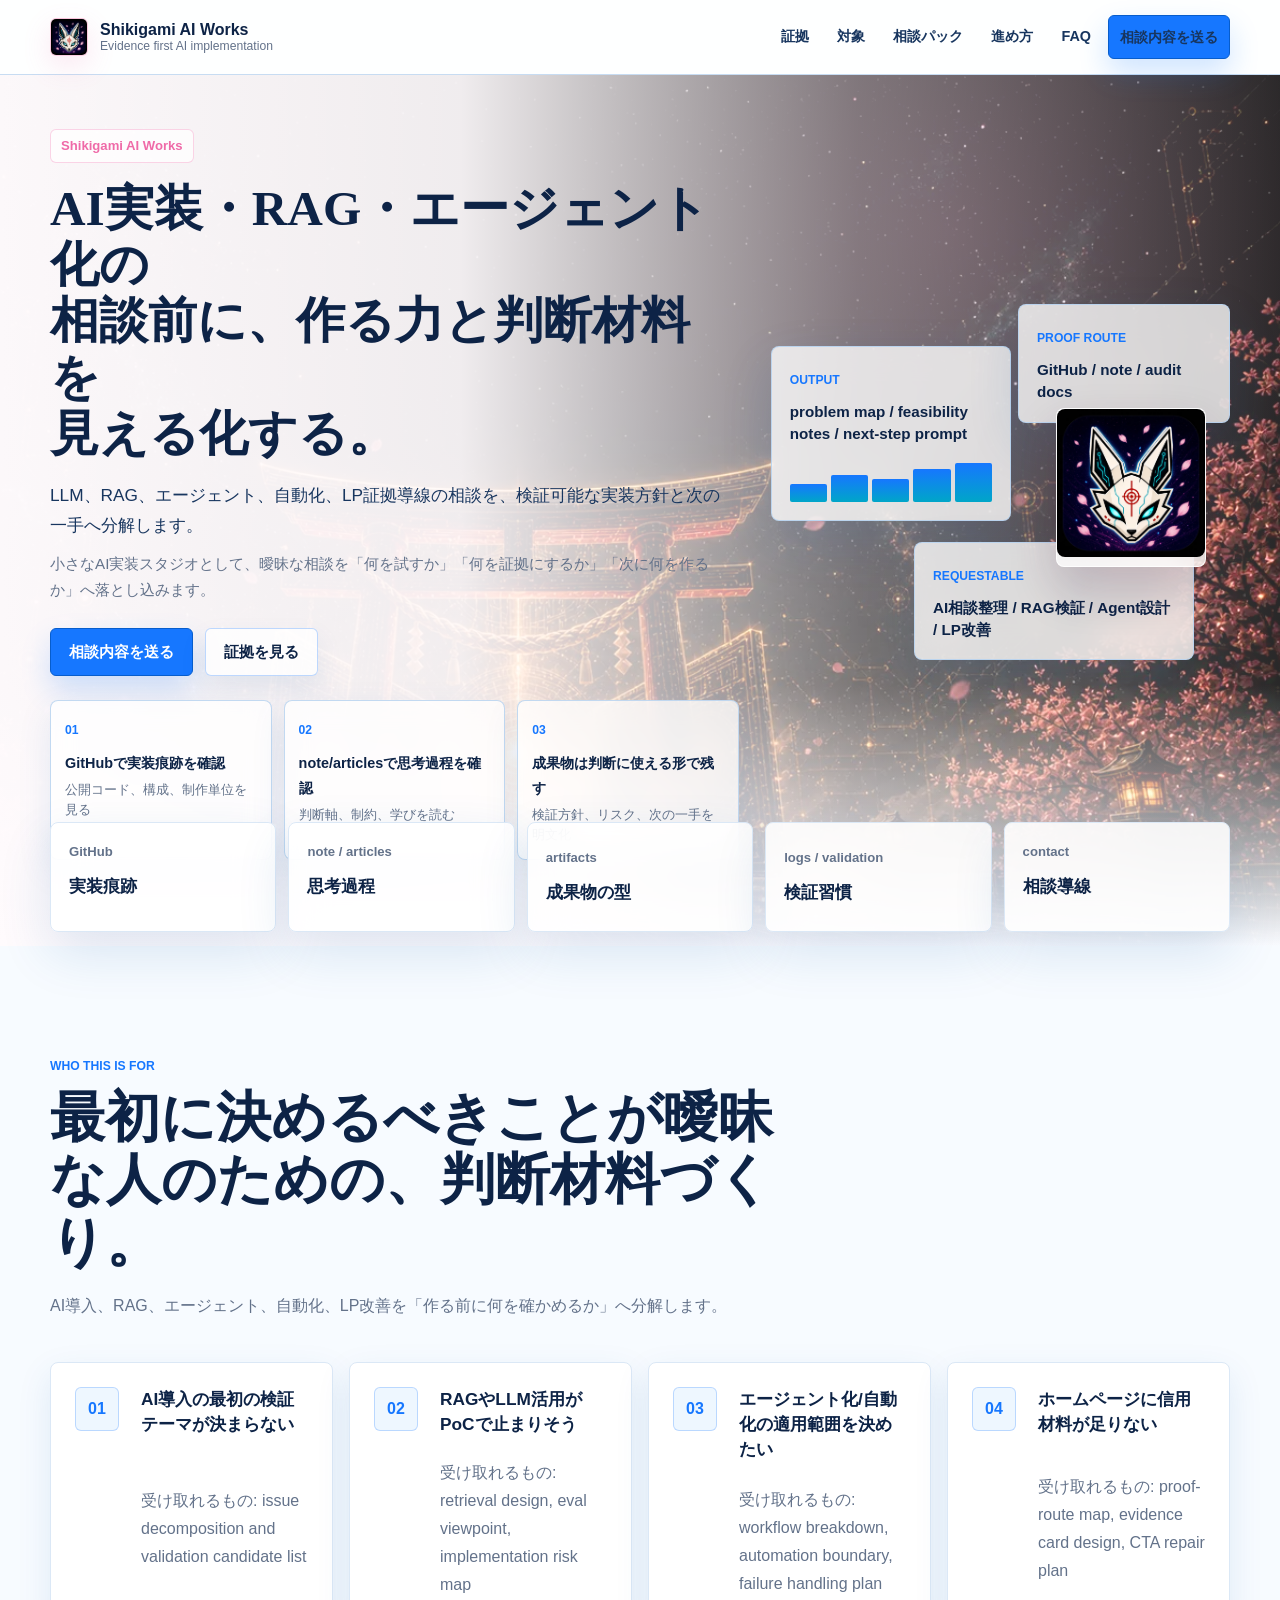
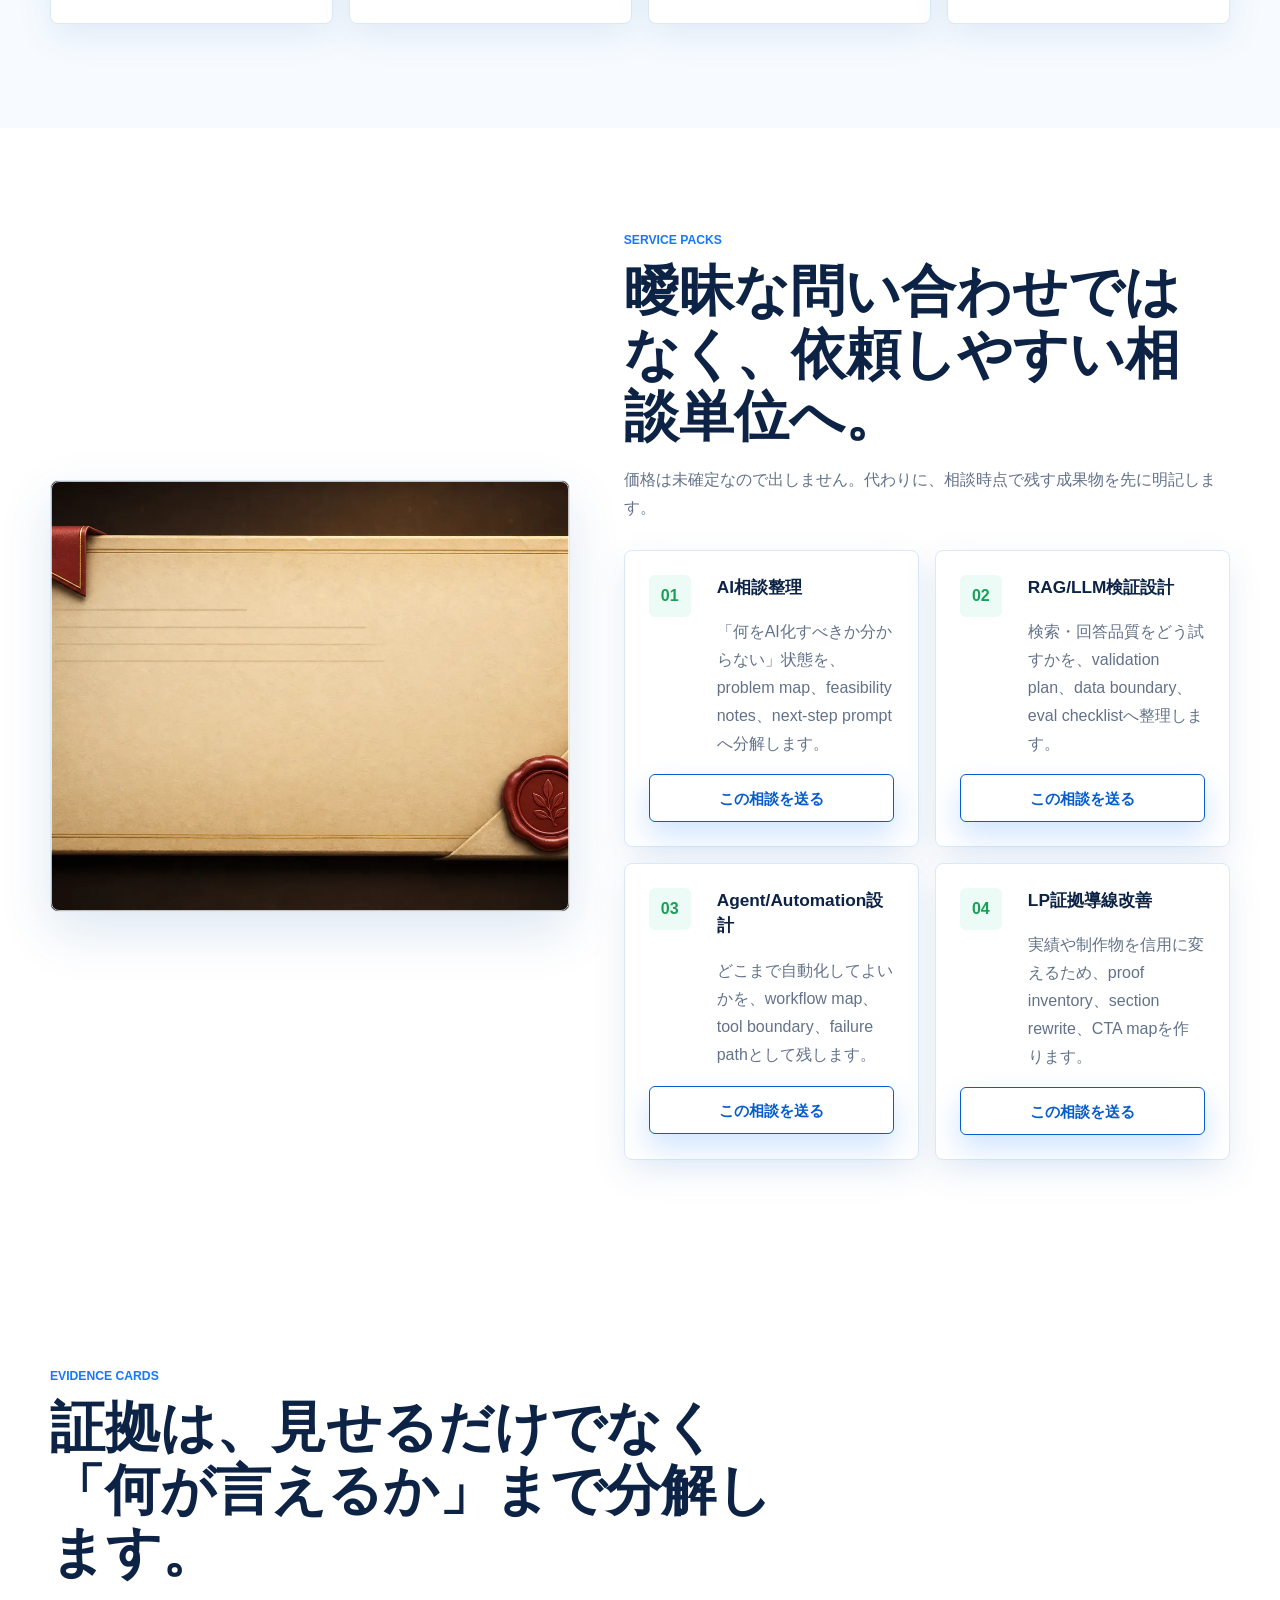
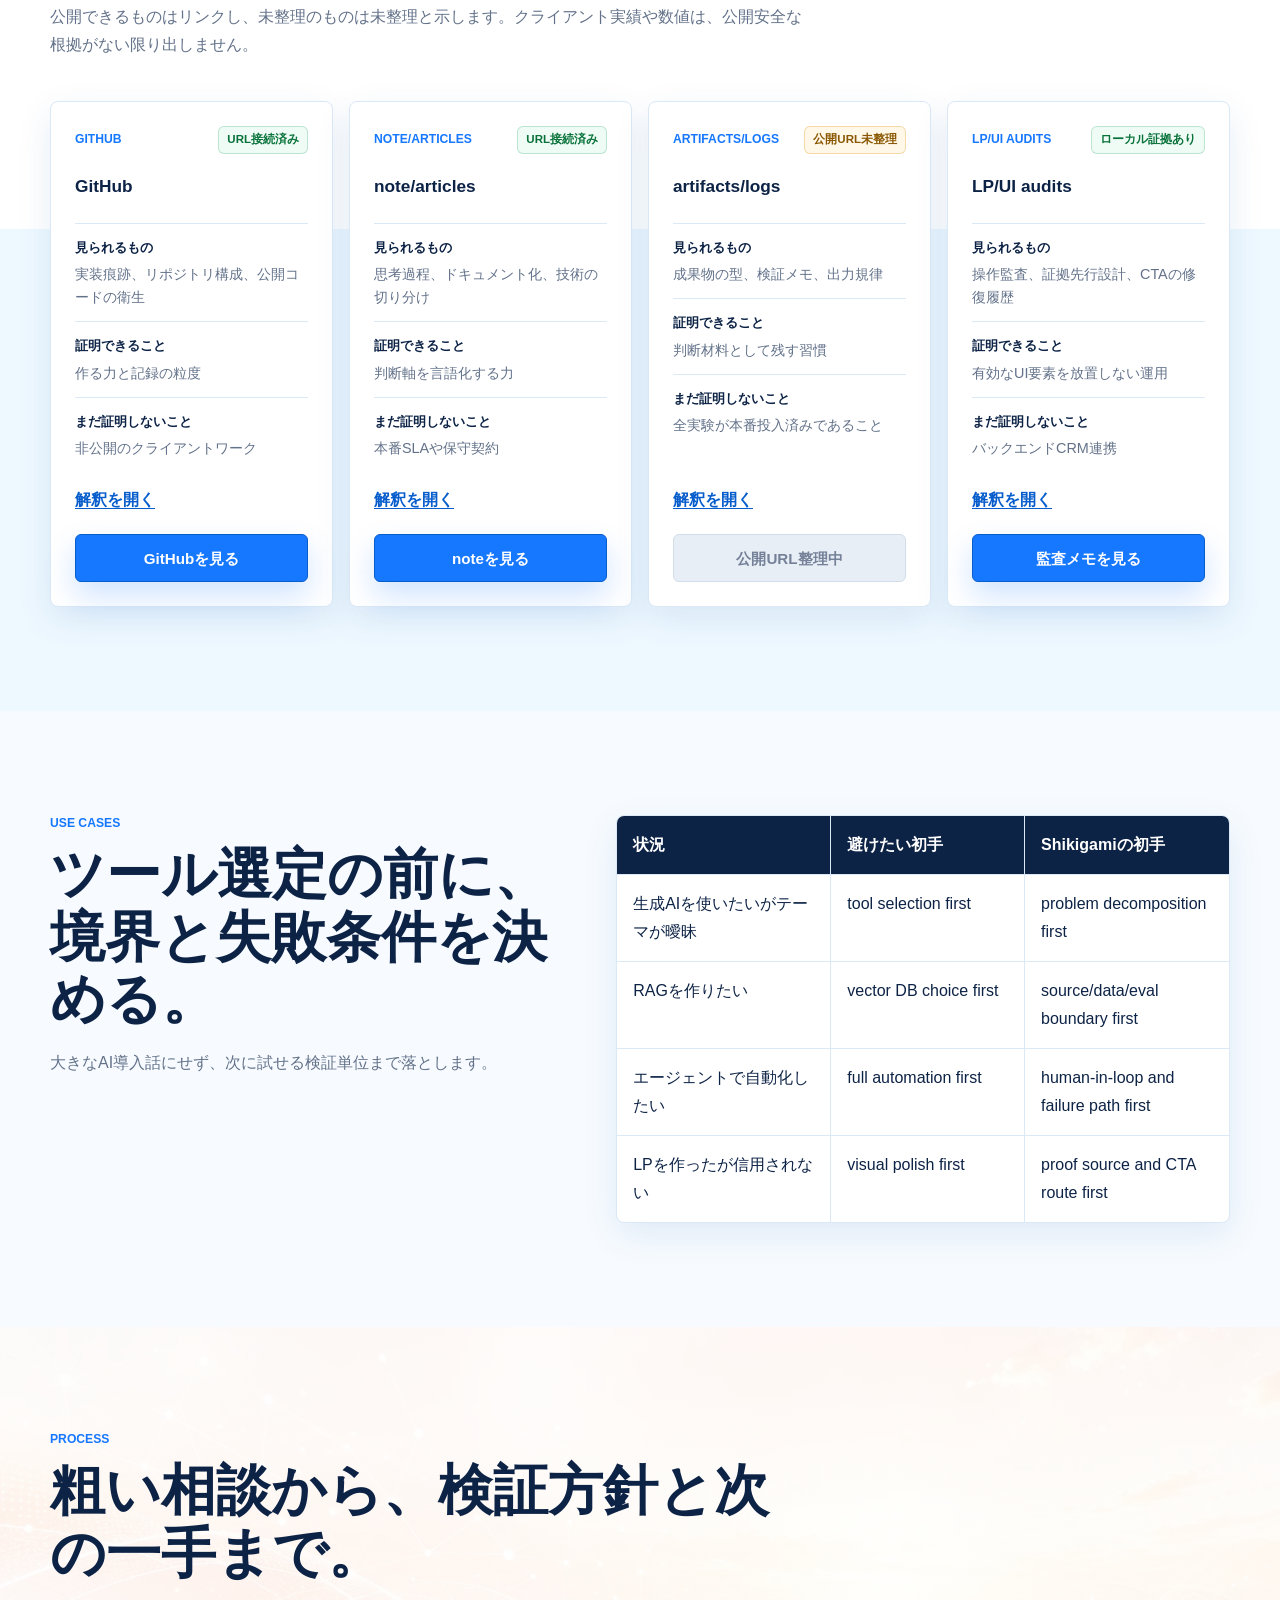
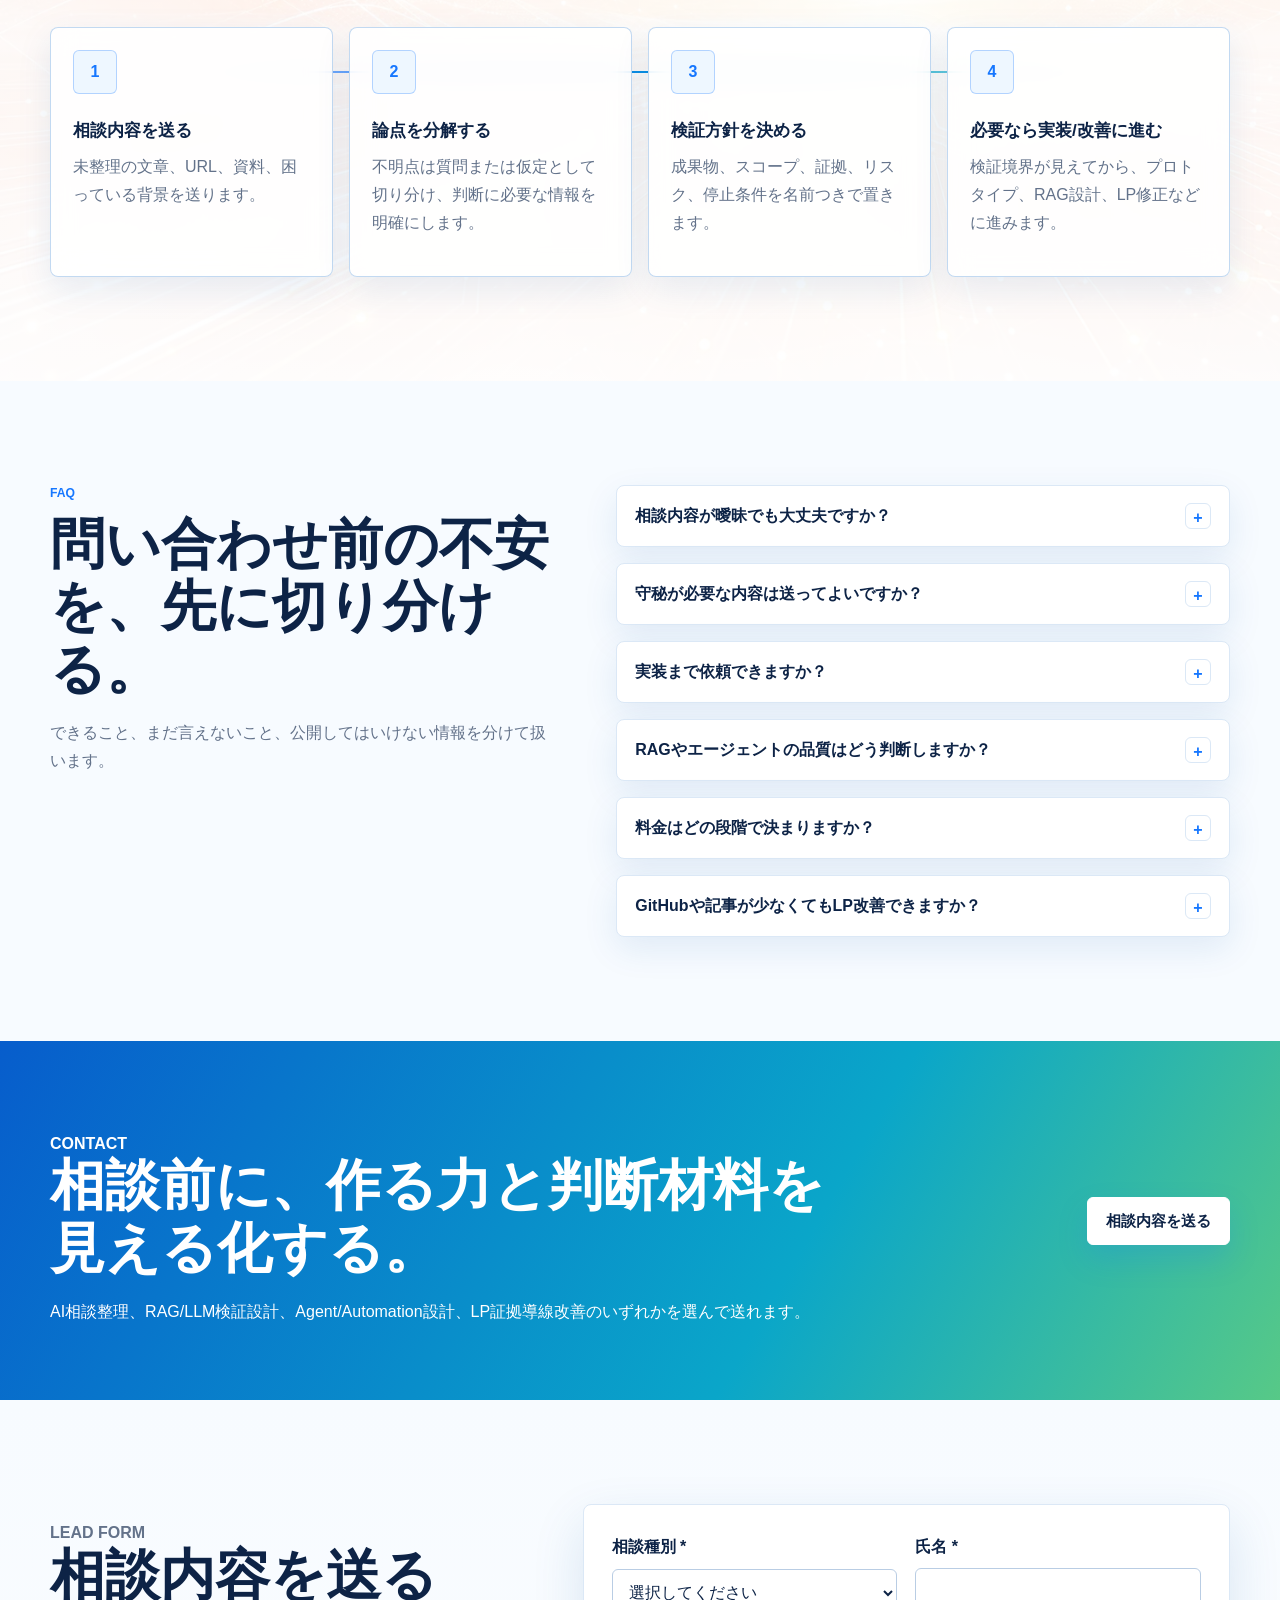
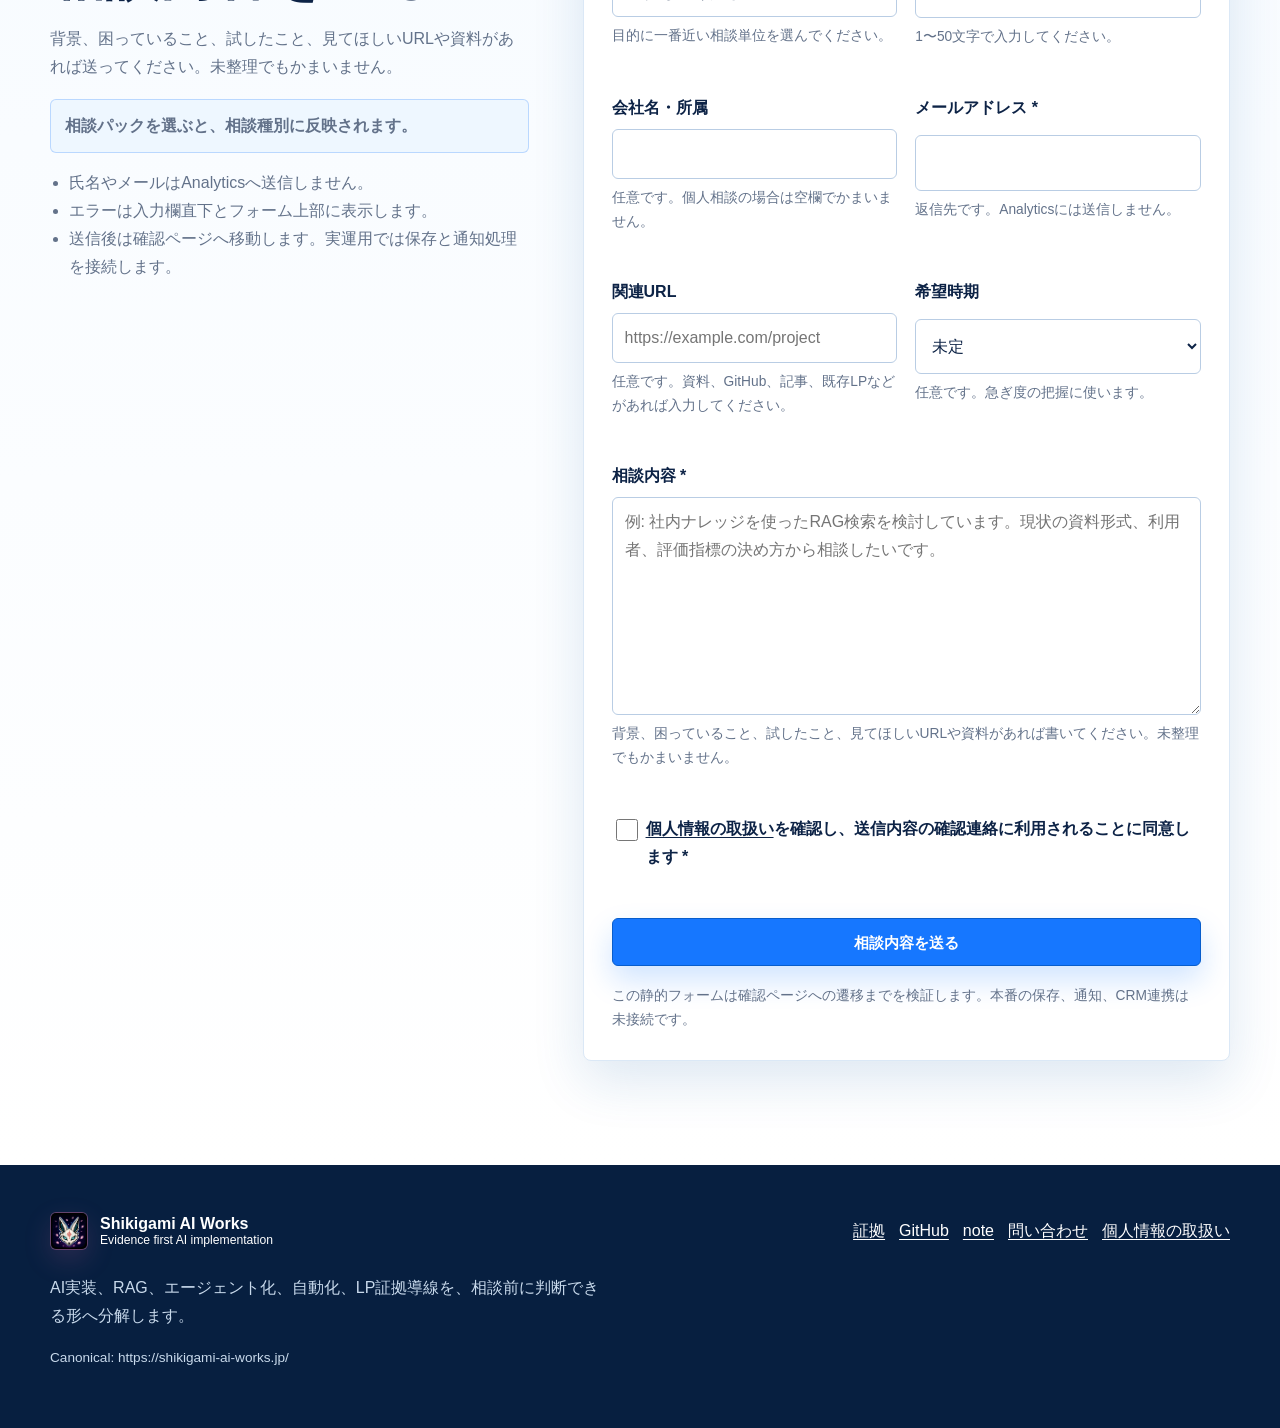
==== commit c2a918bd: "Implement proof-first LP rewrite" ====
--- a/index.html
+++ b/index.html
@@ -3,18 +3,18 @@
 <head>
   <meta charset="utf-8">
   <meta name="viewport" content="width=device-width, initial-scale=1">
-  <title>Shikigami AI Works | 桜の入口からAI実装の証拠へ</title>
-  <meta name="description" content="Shikigami AI Worksは、桜としきがみの入口から、LLM、RAG、エージェント、自動化の検証知見、制作物、実装方針へ案内するAI・テック領域のホームページです。">
+  <title>Shikigami AI Works | AI実装・RAG・エージェント化の相談前に</title>
+  <meta name="description" content="Shikigami AI Worksは、LLM、RAG、AIエージェント、自動化、LP証拠導線の相談を、検証可能な実装方針と次の一手へ分解する小さなAI実装スタジオです。">
   <meta name="robots" content="index,follow">
   <meta name="theme-color" content="#f7fbff">
   <link rel="canonical" href="https://shikigami-ai-works.jp/">
   <link rel="icon" href="assets/site-icon.svg" type="image/svg+xml">
-  <link rel="stylesheet" href="assets/styles.css?v=sakura-gateway-20260622">
+  <link rel="stylesheet" href="assets/styles.css?v=new-lp-20260623">
   <meta property="og:type" content="website">
   <meta property="og:locale" content="ja_JP">
   <meta property="og:site_name" content="Shikigami AI Works">
-  <meta property="og:title" content="Shikigami AI Works | 桜の入口からAI実装の証拠へ">
-  <meta property="og:description" content="桜としきがみの入口から、GitHub、記事、検証ログ、制作物へ進めるAI実装ホームページ。">
+  <meta property="og:title" content="Shikigami AI Works | AI実装・RAG・エージェント化の相談前に">
+  <meta property="og:description" content="相談前に、作る力と判断材料を見える化する証拠先行型AI実装LP。">
   <meta property="og:url" content="https://shikigami-ai-works.jp/">
   <meta property="og:image" content="https://shikigami-ai-works.jp/assets/og-image.svg">
   <meta name="twitter:card" content="summary_large_image">
@@ -30,7 +30,7 @@
         "@id": "https://shikigami-ai-works.jp/#person",
         "name": "しき",
         "jobTitle": "AI・LLM実装 / 技術発信",
-        "description": "AI、LLM、RAG、エージェント、自動化の検証と実装知見を公開しながら相談支援を行う個人ブランド。",
+        "description": "LLM、RAG、AIエージェント、自動化、LP証拠導線の相談を、検証可能な実装方針と次の一手へ分解する小さなAI実装スタジオ。",
         "knowsAbout": ["AI implementation", "LLM", "RAG", "Agent workflow", "Automation", "Technical writing"]
       },
       {
@@ -50,9 +50,9 @@
         },
         "mainEntity": {
           "@type": "Service",
-          "name": "AI・LLM導入相談と実装方針設計",
+          "name": "AI実装・RAG・エージェント化の相談整理",
           "areaServed": "JP",
-          "serviceType": "AI implementation consulting",
+          "serviceType": "AI implementation, RAG validation, agent workflow, automation design, proof-route repair",
           "provider": {
             "@id": "https://shikigami-ai-works.jp/#person"
           }
@@ -64,26 +64,50 @@
         "mainEntity": [
           {
             "@type": "Question",
-            "name": "まだ要件が曖昧でも相談できますか。",
+            "name": "相談内容が曖昧でも大丈夫ですか？",
             "acceptedAnswer": {
               "@type": "Answer",
-              "text": "可能です。最初は課題整理、現状整理、検証テーマの優先順位づけから始めます。"
+              "text": "大丈夫です。粗い文章から、背景、制約、検証テーマ、次に確認すべき問いへ分解します。"
             }
           },
           {
             "@type": "Question",
-            "name": "実装まで依頼できますか。",
+            "name": "守秘が必要な内容は送ってよいですか？",
             "acceptedAnswer": {
               "@type": "Answer",
-              "text": "仕様、技術検証、プロトタイプ、実装方針の整理までを基本範囲とし、実装伴走は内容に応じて調整します。"
+              "text": "公開できない情報は伏せた概要で相談してください。必要な場合は個別に守秘前提を確認します。"
             }
           },
           {
             "@type": "Question",
-            "name": "機密情報を含む相談はできますか。",
+            "name": "実装まで依頼できますか？",
             "acceptedAnswer": {
               "@type": "Answer",
-              "text": "公開できない情報は伏せた概要で相談できます。必要な場合は個別に秘密保持の前提を確認します。"
+              "text": "検証境界、成果物、リスクが見えたあと、必要に応じてプロトタイプや改善実装へ進みます。"
+            }
+          },
+          {
+            "@type": "Question",
+            "name": "RAGやエージェントの品質はどう判断しますか？",
+            "acceptedAnswer": {
+              "@type": "Answer",
+              "text": "データ境界、検索失敗、回答評価、例外処理、人の確認点を分け、最初に小さな検証単位を置きます。"
+            }
+          },
+          {
+            "@type": "Question",
+            "name": "料金はどの段階で決まりますか？",
+            "acceptedAnswer": {
+              "@type": "Answer",
+              "text": "初回の論点整理で範囲、公開可否、急ぎ度、実装の有無を確認してから見積もります。"
+            }
+          },
+          {
+            "@type": "Question",
+            "name": "GitHubや記事が少なくてもLP改善できますか？",
+            "acceptedAnswer": {
+              "@type": "Answer",
+              "text": "できます。既存資料、制作物、検証メモ、公開できる範囲を棚卸しし、足りない証拠は作る順番を決めます。"
             }
           }
         ]
@@ -91,7 +115,7 @@
     ]
   }
   </script>
-  <script src="assets/app.js?v=sakura-gateway-20260622" defer></script>
+  <script src="assets/app.js?v=new-lp-20260623" defer></script>
 </head>
 <body data-page="home">
   <a class="skip-link" href="#main">本文へ移動</a>
@@ -113,11 +137,11 @@
       </button>
       <nav class="site-nav" id="site-nav" aria-label="主要ナビゲーション">
         <a href="#proof" data-track="cta" data-cta-id="nav_proof" data-section-id="header">証拠</a>
-        <a href="#solution" data-track="cta" data-cta-id="nav_solution" data-section-id="header">支援内容</a>
-        <a href="#works" data-track="cta" data-cta-id="nav_works" data-section-id="header">成果物</a>
+        <a href="#audience" data-track="cta" data-cta-id="nav_audience" data-section-id="header">対象</a>
+        <a href="#service-packs" data-track="cta" data-cta-id="nav_service_packs" data-section-id="header">相談パック</a>
         <a href="#process" data-track="cta" data-cta-id="nav_process" data-section-id="header">進め方</a>
         <a href="#faq" data-track="cta" data-cta-id="nav_faq" data-section-id="header">FAQ</a>
-        <a class="button button--small" href="#contact" data-track="cta" data-cta-id="header_primary" data-section-id="header">相談する</a>
+        <a class="button button--small" href="#contact" data-track="cta" data-cta-id="header_primary" data-section-id="header">相談内容を送る</a>
       </nav>
     </div>
   </header>
@@ -128,49 +152,51 @@
       <img class="hero__image" src="assets/images/patterns/sakura-torii-gate.webp" width="1440" height="810" alt="桜と光の粒子に囲まれた鳥居">
       <div class="hero__inner">
         <div class="hero__content">
-          <h1 id="hero-title"><span>Shikigami AI</span> <span>Works</span></h1>
-          <p class="hero__lead">桜の入口から、AI実装の証拠へ。LLM、RAG、エージェント、自動化の検証ログと制作物を、相談前に見える形へ整えます。</p>
+          <p class="hero__brand">Shikigami AI Works</p>
+          <h1 id="hero-title"><span>AI実装・RAG・<wbr>エージェント化の</span><span>相談前に、<wbr>作る力と判断材料を</span><span>見える化する。</span></h1>
+          <p class="hero__lead">LLM、RAG、エージェント、自動化、LP証拠導線の相談を、検証可能な実装方針と次の一手へ分解します。</p>
+          <p class="hero__sublead">小さなAI実装スタジオとして、曖昧な相談を「何を試すか」「何を証拠にするか」「次に何を作るか」へ落とし込みます。</p>
           <div class="hero__actions" aria-label="主要アクション">
             <a class="button" href="#contact" data-track="cta" data-cta-id="hero_primary" data-section-id="hero">相談内容を送る</a>
             <a class="button button--secondary" href="#proof" data-track="cta" data-cta-id="hero_secondary_proof" data-section-id="hero">証拠を見る</a>
           </div>
-          <ul class="hero__facts" aria-label="Shikigami AI Works の確認できる導線">
+          <ul class="hero__facts" aria-label="確認できる証拠">
             <li>
               <span>01</span>
-              <strong>Brand gateway</strong>
-              <em>Shikigami / Sakura / AI Works</em>
+              <strong>GitHubで実装痕跡を確認</strong>
+              <em>公開コード、構成、制作単位を見る</em>
             </li>
             <li>
               <span>02</span>
-              <strong>Public proof</strong>
-              <em>GitHub / note / 検証ログ</em>
+              <strong>note/articlesで思考過程を確認</strong>
+              <em>判断軸、制約、学びを読む</em>
             </li>
             <li>
               <span>03</span>
-              <strong>Work path</strong>
-              <em>粗い相談から実装方針へ</em>
+              <strong>成果物は判断に使える形で残す</strong>
+              <em>検証方針、リスク、次の一手を明文化</em>
             </li>
           </ul>
         </div>
 
-        <div class="hero__dashboard" aria-label="証拠導線の概要">
+        <div class="hero__dashboard" aria-label="相談後に受け取る判断材料">
           <figure class="hero__seal" aria-hidden="true">
             <img src="assets/images/patterns/sakura-api-fox-logo.webp" width="1254" height="1254" alt="">
           </figure>
           <div class="signal-card signal-card--main">
-            <span class="signal-card__label">SAKURA GATE</span>
-            <strong>Identity and proof online</strong>
+            <span class="signal-card__label">OUTPUT</span>
+            <strong>problem map / feasibility notes / next-step prompt</strong>
             <div class="signal-card__bars" aria-hidden="true">
               <span></span><span></span><span></span><span></span><span></span>
             </div>
           </div>
           <div class="signal-card signal-card--right">
-            <span class="signal-card__label">ROUTE</span>
-            <strong>Proof → Contact</strong>
+            <span class="signal-card__label">PROOF ROUTE</span>
+            <strong>GitHub / note / audit docs</strong>
           </div>
           <div class="signal-card signal-card--bottom">
-            <span class="signal-card__label">WORK UNIT</span>
-            <strong>課題整理 / 検証 / 実装方針</strong>
+            <span class="signal-card__label">REQUESTABLE</span>
+            <strong>AI相談整理 / RAG検証 / Agent設計 / LP改善</strong>
           </div>
         </div>
       </div>
@@ -178,109 +204,95 @@
 
     <section class="proof-strip" aria-label="証拠ストリップ">
       <div class="proof-strip__inner">
-        <a class="proof-chip" href="https://github.com/shikigami-ai-works" target="_blank" rel="noopener noreferrer" data-track="cta" data-cta-id="proof_strip_github" data-section-id="proof_strip" aria-label="GitHubのホームページを開く">
+        <a class="proof-chip" href="https://github.com/shikigami-ai-works" target="_blank" rel="noopener noreferrer" data-track="cta" data-cta-id="proof_strip_github" data-section-id="proof_strip" data-proof-id="github" data-proof-action="external" aria-label="GitHubの公開プロフィールを開く">
           <span>GitHub</span>
-          <strong>実装の痕跡</strong>
+          <strong>実装痕跡</strong>
         </a>
-        <a class="proof-chip" href="https://note.com/intentus_26" target="_blank" rel="noopener noreferrer" data-track="cta" data-cta-id="proof_strip_note" data-section-id="proof_strip" aria-label="noteのホームページを開く">
-          <span>note / 技術記事</span>
-          <strong>判断の根拠</strong>
+        <a class="proof-chip" href="https://note.com/intentus_26" target="_blank" rel="noopener noreferrer" data-track="cta" data-cta-id="proof_strip_note" data-section-id="proof_strip" data-proof-id="articles" data-proof-action="external" aria-label="noteの記事一覧を開く">
+          <span>note / articles</span>
+          <strong>思考過程</strong>
         </a>
-        <button class="proof-chip" type="button" data-proof-open="slides">
-          <span>Speaker Deck</span>
-          <strong>対外説明</strong>
+        <button class="proof-chip" type="button" data-proof-open="artifacts">
+          <span>artifacts</span>
+          <strong>成果物の型</strong>
         </button>
         <button class="proof-chip" type="button" data-proof-open="logs">
-          <span>検証ログ</span>
-          <strong>再現性</strong>
+          <span>logs / validation</span>
+          <strong>検証習慣</strong>
         </button>
-      </div>
-    </section>
-
-    <section class="section section--intro" id="problems" aria-labelledby="problems-title">
-      <div class="section__inner section__inner--split">
-        <div>
-          <p class="section__label">Problem</p>
-          <h2 id="problems-title">AI導入の詰まりは、技術力不足より「判断材料不足」で起きる。</h2>
-          <p class="section__intro">ベンダー提案や流行語だけでは、何を試し、何を捨て、どこから実装するかを決めづらい。評価者が必要としているのは、抽象論ではなく、動いた痕跡と検証の筋道です。</p>
-        </div>
-        <div class="problem-list" aria-label="よくある課題">
+        <a class="proof-chip" href="#contact" data-track="cta" data-cta-id="proof_strip_contact" data-section-id="proof_strip">
+          <span>contact</span>
+          <strong>相談導線</strong>
+        </a>
+      </div>
+    </section>
+
+    <section class="section section--intro" id="audience" aria-labelledby="audience-title">
+      <div class="section__inner">
+        <div class="section__header">
+          <p class="section__label">Who this is for</p>
+          <h2 id="audience-title">最初に決めるべきことが曖昧な人のための、判断材料づくり。</h2>
+          <p class="section__intro">AI導入、RAG、エージェント、自動化、LP改善を「作る前に何を確かめるか」へ分解します。</p>
+        </div>
+        <div class="audience-grid" aria-label="想定相談者">
           <article class="problem-card">
             <span>01</span>
-            <h3>何から検証すべきか決まらない</h3>
-            <p>RAG、AIエージェント、自動化が候補に並ぶほど、初手の優先順位が曖昧になります。</p>
+            <h3>AI導入の最初の検証テーマが決まらない</h3>
+            <p>受け取れるもの: issue decomposition and validation candidate list</p>
           </article>
           <article class="problem-card">
             <span>02</span>
-            <h3>実装できる人か見極めづらい</h3>
-            <p>きれいな提案書より、GitHub、設計、失敗ログ、改善履歴を見たい評価者がいます。</p>
+            <h3>RAGやLLM活用がPoCで止まりそう</h3>
+            <p>受け取れるもの: retrieval design, eval viewpoint, implementation risk map</p>
           </article>
           <article class="problem-card">
             <span>03</span>
-            <h3>PoCで止まりやすい</h3>
-            <p>デモは動いても、運用、例外処理、評価指標、社内説明の設計が抜けると止まります。</p>
-          </article>
-        </div>
-      </div>
-    </section>
-
-    <section class="section section--visual" id="solution" aria-labelledby="solution-title">
+            <h3>エージェント化/自動化の適用範囲を決めたい</h3>
+            <p>受け取れるもの: workflow breakdown, automation boundary, failure handling plan</p>
+          </article>
+          <article class="problem-card">
+            <span>04</span>
+            <h3>ホームページに信用材料が足りない</h3>
+            <p>受け取れるもの: proof-route map, evidence card design, CTA repair plan</p>
+          </article>
+        </div>
+      </div>
+    </section>
+
+    <section class="section section--visual" id="service-packs" aria-labelledby="service-packs-title">
       <div class="section__inner section__inner--visual">
         <div class="visual-panel">
           <img src="assets/images/patterns/sealed-letter-card.webp" width="1440" height="810" alt="封蝋付きの明るい書簡カード">
         </div>
         <div class="solution-copy">
-          <p class="section__label">Solution</p>
-          <h2 id="solution-title">相談前に、作る力と考える筋道が見えるホームページへ。</h2>
-          <p class="section__intro">「問い合わせしてください」だけを迫らず、先に証拠、判断基準、成果物の型を見せます。必要な人だけが、安心して相談に進める構造です。</p>
-          <div class="solution-grid">
-            <article class="solution-card">
+          <p class="section__label">Service packs</p>
+          <h2 id="service-packs-title">曖昧な問い合わせではなく、依頼しやすい相談単位へ。</h2>
+          <p class="section__intro">価格は未確定なので出しません。代わりに、相談時点で残す成果物を先に明記します。</p>
+          <div class="service-grid">
+            <article class="service-card">
               <span class="solution-card__index">01</span>
-              <h3>課題を検証テーマに変える</h3>
-              <p>曖昧なAI導入希望を、業務影響、データ状態、失敗コスト、初期評価指標に分解します。</p>
+              <h3>AI相談整理</h3>
+              <p>「何をAI化すべきか分からない」状態を、problem map、feasibility notes、next-step promptへ分解します。</p>
+              <a class="button button--outline" href="#contact" data-service-pack="ai-consulting" data-lead-type="ai-consulting" data-track="cta" data-cta-id="pack_ai_consulting" data-section-id="service_packs">この相談を送る</a>
             </article>
-            <article class="solution-card">
+            <article class="service-card">
               <span class="solution-card__index">02</span>
-              <h3>証拠で技術信頼を補強する</h3>
-              <p>公開コード、記事、登壇資料、検証ログを同じ流れで見せ、判断の根拠を残します。</p>
+              <h3>RAG/LLM検証設計</h3>
+              <p>検索・回答品質をどう試すかを、validation plan、data boundary、eval checklistへ整理します。</p>
+              <a class="button button--outline" href="#contact" data-service-pack="rag-llm-validation" data-lead-type="rag-llm-validation" data-track="cta" data-cta-id="pack_rag_llm" data-section-id="service_packs">この相談を送る</a>
             </article>
-            <article class="solution-card">
+            <article class="service-card">
               <span class="solution-card__index">03</span>
-              <h3>相談内容を実装方針へ落とす</h3>
-              <p>問い合わせ後は、目的、制約、既存資産、リスク、次の検証単位を整理して返します。</p>
+              <h3>Agent/Automation設計</h3>
+              <p>どこまで自動化してよいかを、workflow map、tool boundary、failure pathとして残します。</p>
+              <a class="button button--outline" href="#contact" data-service-pack="agent-automation" data-lead-type="agent-automation" data-track="cta" data-cta-id="pack_agent_automation" data-section-id="service_packs">この相談を送る</a>
             </article>
-          </div>
-        </div>
-      </div>
-    </section>
-
-    <section class="section" id="difference" aria-labelledby="difference-title">
-      <div class="section__inner section__inner--split">
-        <div>
-          <p class="section__label">Difference</p>
-          <h2 id="difference-title">一次情報、実装経験、継続発信を同じ画面で評価できる。</h2>
-          <p class="section__intro">AI領域は更新が速いからこそ、肩書きより更新履歴が効きます。最新の学び、失敗の理由、採用しなかった選択肢まで見える導線を重視します。</p>
-        </div>
-        <div class="compare-table" role="table" aria-label="一般的な営業LPとの差分">
-          <div role="row" class="compare-table__head">
-            <span role="columnheader">一般的なLP</span>
-            <span role="columnheader">このホームページ</span>
-          </div>
-          <div role="row">
-            <span role="cell">主張が先に来る</span>
-            <span role="cell">証拠が先に来る</span>
-          </div>
-          <div role="row">
-            <span role="cell">実績数だけを並べる</span>
-            <span role="cell">コード、記事、ログで文脈を示す</span>
-          </div>
-          <div role="row">
-            <span role="cell">CTAが単発</span>
-            <span role="cell">相談と証拠閲覧の二経路</span>
-          </div>
-          <div role="row">
-            <span role="cell">計測が後付け</span>
-            <span role="cell">dataLayer前提でイベント設計</span>
+            <article class="service-card">
+              <span class="solution-card__index">04</span>
+              <h3>LP証拠導線改善</h3>
+              <p>実績や制作物を信用に変えるため、proof inventory、section rewrite、CTA mapを作ります。</p>
+              <a class="button button--outline" href="#contact" data-service-pack="lp-proof-route" data-lead-type="lp-proof-route" data-track="cta" data-cta-id="pack_lp_proof" data-section-id="service_packs">この相談を送る</a>
+            </article>
           </div>
         </div>
       </div>
@@ -289,94 +301,104 @@
     <section class="section section--proof" id="proof" aria-labelledby="proof-title">
       <div class="section__inner">
         <div class="section__header">
-          <p class="section__label">Evidence</p>
-          <h2 id="proof-title">証拠は飾りではなく、相談前の評価材料です。</h2>
-          <p class="section__intro">公開済みの導線はすぐ外部へ移動できます。未設定の証拠は、見せ方だけを先に確認できるようにしています。</p>
+          <p class="section__label">Evidence cards</p>
+          <h2 id="proof-title">証拠は、見せるだけでなく「何が言えるか」まで分解します。</h2>
+          <p class="section__intro">公開できるものはリンクし、未整理のものは未整理と示します。クライアント実績や数値は、公開安全な根拠がない限り出しません。</p>
         </div>
         <div class="evidence-grid">
           <article class="evidence-card">
             <div class="evidence-card__top">
-              <span class="evidence-card__type">Repository</span>
+              <span class="evidence-card__type">GitHub</span>
               <span class="status-pill">URL接続済み</span>
             </div>
-            <h3>GitHub / 実装ログ</h3>
-            <p>動作するコード、設計判断、検証ブランチ、失敗した試行を確認できる導線。</p>
-            <button class="text-button" type="button" data-proof-open="github">見せ方を確認する</button>
-            <a class="button" href="https://github.com/shikigami-ai-works" target="_blank" rel="noopener noreferrer" data-track="cta" data-cta-id="proof_card_github" data-section-id="proof">GitHubを見る</a>
+            <h3>GitHub</h3>
+            <dl class="evidence-card__meta">
+              <div><dt>見られるもの</dt><dd>実装痕跡、リポジトリ構成、公開コードの衛生</dd></div>
+              <div><dt>証明できること</dt><dd>作る力と記録の粒度</dd></div>
+              <div><dt>まだ証明しないこと</dt><dd>非公開のクライアントワーク</dd></div>
+            </dl>
+            <button class="text-button" type="button" data-proof-open="github">解釈を開く</button>
+            <a class="button" href="https://github.com/shikigami-ai-works" target="_blank" rel="noopener noreferrer" data-track="cta" data-cta-id="proof_card_github" data-section-id="proof" data-proof-id="github" data-proof-action="external">GitHubを見る</a>
           </article>
           <article class="evidence-card">
             <div class="evidence-card__top">
-              <span class="evidence-card__type">Article</span>
+              <span class="evidence-card__type">note/articles</span>
               <span class="status-pill">URL接続済み</span>
             </div>
-            <h3>note / 技術記事</h3>
-            <p>なぜその構成にしたか、どの制約を捨てたか、実装後に何を学んだか。</p>
-            <button class="text-button" type="button" data-proof-open="articles">見せ方を確認する</button>
-            <a class="button" href="https://note.com/intentus_26" target="_blank" rel="noopener noreferrer" data-track="cta" data-cta-id="proof_card_note" data-section-id="proof">noteを見る</a>
+            <h3>note/articles</h3>
+            <dl class="evidence-card__meta">
+              <div><dt>見られるもの</dt><dd>思考過程、ドキュメント化、技術の切り分け</dd></div>
+              <div><dt>証明できること</dt><dd>判断軸を言語化する力</dd></div>
+              <div><dt>まだ証明しないこと</dt><dd>本番SLAや保守契約</dd></div>
+            </dl>
+            <button class="text-button" type="button" data-proof-open="articles">解釈を開く</button>
+            <a class="button" href="https://note.com/intentus_26" target="_blank" rel="noopener noreferrer" data-track="cta" data-cta-id="proof_card_note" data-section-id="proof" data-proof-id="articles" data-proof-action="external">noteを見る</a>
           </article>
           <article class="evidence-card">
             <div class="evidence-card__top">
-              <span class="evidence-card__type">Slide</span>
-              <span class="status-pill status-pill--pending">URL設定待ち</span>
+              <span class="evidence-card__type">artifacts/logs</span>
+              <span class="status-pill status-pill--pending">公開URL未整理</span>
             </div>
-            <h3>登壇資料 / 説明資料</h3>
-            <p>社内外の評価者が短時間で読める、構造化された説明と図解。</p>
-            <button class="text-button" type="button" data-proof-open="slides">見せ方を確認する</button>
-            <button class="button button--disabled" type="button" disabled>外部URL未設定</button>
+            <h3>artifacts/logs</h3>
+            <dl class="evidence-card__meta">
+              <div><dt>見られるもの</dt><dd>成果物の型、検証メモ、出力規律</dd></div>
+              <div><dt>証明できること</dt><dd>判断材料として残す習慣</dd></div>
+              <div><dt>まだ証明しないこと</dt><dd>全実験が本番投入済みであること</dd></div>
+            </dl>
+            <button class="text-button" type="button" data-proof-open="artifacts">解釈を開く</button>
+            <button class="button button--disabled" type="button" disabled>公開URL整理中</button>
           </article>
           <article class="evidence-card">
             <div class="evidence-card__top">
-              <span class="evidence-card__type">Artifact</span>
-              <span class="status-pill status-pill--pending">URL設定待ち</span>
+              <span class="evidence-card__type">LP/UI audits</span>
+              <span class="status-pill">ローカル証拠あり</span>
             </div>
-            <h3>制作物 / 検証ログ</h3>
-            <p>プロトタイプ、検証画像、評価メモ、運用前提をまとめた判断材料。</p>
-            <button class="text-button" type="button" data-proof-open="logs">見せ方を確認する</button>
-            <button class="button button--disabled" type="button" disabled>外部URL未設定</button>
-          </article>
-        </div>
-      </div>
-    </section>
-
-    <section class="section section--works" id="works" aria-labelledby="works-title">
-      <div class="section__inner section__inner--visual section__inner--visual-reverse">
+            <h3>LP/UI audits</h3>
+            <dl class="evidence-card__meta">
+              <div><dt>見られるもの</dt><dd>操作監査、証拠先行設計、CTAの修復履歴</dd></div>
+              <div><dt>証明できること</dt><dd>有効なUI要素を放置しない運用</dd></div>
+              <div><dt>まだ証明しないこと</dt><dd>バックエンドCRM連携</dd></div>
+            </dl>
+            <button class="text-button" type="button" data-proof-open="lp-audits">解釈を開く</button>
+            <a class="button" href="docs/ui-interaction-audits/UI_INTERACTION_AUDIT_2026-06-23_new-lp.md" data-track="cta" data-cta-id="proof_card_ui_audit" data-section-id="proof" data-proof-id="lp-audits" data-proof-action="audit_doc">監査メモを見る</a>
+          </article>
+        </div>
+      </div>
+    </section>
+
+    <section class="section" id="use-cases" aria-labelledby="use-cases-title">
+      <div class="section__inner section__inner--split">
         <div>
-          <p class="section__label">Outputs</p>
-          <h2 id="works-title">相談後に残す成果物は、次の判断に使える形へ。</h2>
-          <p class="section__intro">「話して終わり」ではなく、社内説明、実装開始、外部委託、追加検証に再利用できるアウトプットを前提にします。</p>
-          <div class="output-list">
-            <article class="output-item">
-              <span>01</span>
-              <div>
-                <h3>課題整理メモ</h3>
-                <p>目的、現状、制約、失敗リスク、期待成果を1枚で確認できる状態にします。</p>
-              </div>
-            </article>
-            <article class="output-item">
-              <span>02</span>
-              <div>
-                <h3>検証計画</h3>
-                <p>評価指標、対象データ、スコープ、停止条件、次に捨てる案まで決めます。</p>
-              </div>
-            </article>
-            <article class="output-item">
-              <span>03</span>
-              <div>
-                <h3>実装方針</h3>
-                <p>LLM、RAG、エージェント、自動化のどれを選ぶか、構成と運用面から提案します。</p>
-              </div>
-            </article>
-            <article class="output-item">
-              <span>04</span>
-              <div>
-                <h3>証拠導線の整備</h3>
-                <p>公開できる範囲で、コード、記事、図、登壇資料、検証ログを評価者向けに並べます。</p>
-              </div>
-            </article>
-          </div>
-        </div>
-        <div class="visual-panel visual-panel--soft">
-          <img src="assets/images/bright/process-circuit-horizon.webp" width="1500" height="844" alt="明るいガラス基板上に立ち上がる回路インターフェース">
+          <p class="section__label">Use cases</p>
+          <h2 id="use-cases-title">ツール選定の前に、境界と失敗条件を決める。</h2>
+          <p class="section__intro">大きなAI導入話にせず、次に試せる検証単位まで落とします。</p>
+        </div>
+        <div class="use-case-table" role="table" aria-label="状況ごとの次の一手">
+          <div role="row" class="compare-table__head">
+            <span role="columnheader">状況</span>
+            <span role="columnheader">避けたい初手</span>
+            <span role="columnheader">Shikigamiの初手</span>
+          </div>
+          <div role="row">
+            <span role="cell">生成AIを使いたいがテーマが曖昧</span>
+            <span role="cell">tool selection first</span>
+            <span role="cell">problem decomposition first</span>
+          </div>
+          <div role="row">
+            <span role="cell">RAGを作りたい</span>
+            <span role="cell">vector DB choice first</span>
+            <span role="cell">source/data/eval boundary first</span>
+          </div>
+          <div role="row">
+            <span role="cell">エージェントで自動化したい</span>
+            <span role="cell">full automation first</span>
+            <span role="cell">human-in-loop and failure path first</span>
+          </div>
+          <div role="row">
+            <span role="cell">LPを作ったが信用されない</span>
+            <span role="cell">visual polish first</span>
+            <span role="cell">proof source and CTA route first</span>
+          </div>
         </div>
       </div>
     </section>
@@ -385,28 +407,28 @@
       <div class="section__inner">
         <div class="section__header">
           <p class="section__label">Process</p>
-          <h2 id="process-title">進め方は小さく、記録は濃く。</h2>
+          <h2 id="process-title">粗い相談から、検証方針と次の一手まで。</h2>
         </div>
         <ol class="timeline">
           <li>
             <span>1</span>
             <h3>相談内容を送る</h3>
-            <p>課題、背景、関連URL、希望時期をフォームから送ります。</p>
+            <p>未整理の文章、URL、資料、困っている背景を送ります。</p>
           </li>
           <li>
             <span>2</span>
-            <h3>論点を整理する</h3>
-            <p>AIで解くべきか、既存自動化で足りるか、検証単位を切ります。</p>
+            <h3>論点を分解する</h3>
+            <p>不明点は質問または仮定として切り分け、判断に必要な情報を明確にします。</p>
           </li>
           <li>
             <span>3</span>
-            <h3>検証計画を決める</h3>
-            <p>小さく試せる入力、成功条件、失敗時の戻り先を決めます。</p>
+            <h3>検証方針を決める</h3>
+            <p>成果物、スコープ、証拠、リスク、停止条件を名前つきで置きます。</p>
           </li>
           <li>
             <span>4</span>
-            <h3>必要なら伴走する</h3>
-            <p>実装、レビュー、ドキュメント化、社内説明まで範囲を調整します。</p>
+            <h3>必要なら実装/改善に進む</h3>
+            <p>検証境界が見えてから、プロトタイプ、RAG設計、LP修正などに進みます。</p>
           </li>
         </ol>
       </div>
@@ -416,29 +438,33 @@
       <div class="section__inner section__inner--split">
         <div>
           <p class="section__label">FAQ</p>
-          <h2 id="faq-title">問い合わせ前の不安を減らす。</h2>
-          <p class="section__intro">FAQはすべて開閉でき、開いた項目は `faq_expand` として計測できます。</p>
+          <h2 id="faq-title">問い合わせ前の不安を、先に切り分ける。</h2>
+          <p class="section__intro">できること、まだ言えないこと、公開してはいけない情報を分けて扱います。</p>
         </div>
         <div class="faq-list">
-          <details data-faq-id="requirements">
-            <summary>まだ要件が曖昧でも相談できますか。</summary>
-            <p>できます。最初は課題整理、現状整理、検証テーマの優先順位づけから始めます。</p>
+          <details data-faq-id="rough-request">
+            <summary>相談内容が曖昧でも大丈夫ですか？</summary>
+            <p>大丈夫です。粗い文章から、背景、制約、検証テーマ、次に確認すべき問いへ分解します。</p>
+          </details>
+          <details data-faq-id="confidentiality">
+            <summary>守秘が必要な内容は送ってよいですか？</summary>
+            <p>公開できない情報は伏せた概要で送ってください。必要な場合は個別に守秘前提を確認します。</p>
           </details>
           <details data-faq-id="implementation">
-            <summary>実装まで依頼できますか。</summary>
-            <p>仕様、技術検証、プロトタイプ、実装方針の整理までを基本範囲とし、実装伴走は内容に応じて調整します。</p>
+            <summary>実装まで依頼できますか？</summary>
+            <p>検証境界、成果物、リスクが見えたあと、必要に応じてプロトタイプや改善実装へ進みます。</p>
           </details>
-          <details data-faq-id="confidentiality">
-            <summary>機密情報を含む相談はできますか。</summary>
-            <p>公開できない情報は伏せた概要で相談できます。必要な場合は個別に秘密保持の前提を確認します。</p>
-          </details>
-          <details data-faq-id="response">
-            <summary>返信目安はどれくらいですか。</summary>
-            <p>現時点では1営業日以内を仮定しています。正式な返信SLAは運用体制確定後に更新します。</p>
+          <details data-faq-id="quality">
+            <summary>RAGやエージェントの品質はどう判断しますか？</summary>
+            <p>データ境界、検索失敗、回答評価、例外処理、人の確認点を分け、最初に小さな検証単位を置きます。</p>
           </details>
           <details data-faq-id="pricing">
-            <summary>料金は決まっていますか。</summary>
-            <p>料金体系は未確定です。初回相談では、課題の大きさ、公開可否、実装範囲、急ぎ度をもとに見積もります。</p>
+            <summary>料金はどの段階で決まりますか？</summary>
+            <p>初回の論点整理で範囲、公開可否、急ぎ度、実装の有無を確認してから見積もります。</p>
+          </details>
+          <details data-faq-id="few-proofs">
+            <summary>GitHubや記事が少なくてもLP改善できますか？</summary>
+            <p>できます。既存資料、制作物、検証メモ、公開できる範囲を棚卸しし、足りない証拠は作る順番を決めます。</p>
           </details>
         </div>
       </div>
@@ -448,10 +474,10 @@
       <div class="section__inner final-cta">
         <div>
           <p class="section__label">Contact</p>
-          <h2 id="final-cta-title">まずは、相談内容を実装可能な問いに分解する。</h2>
-          <p>AI導入の相談、LLM/RAG検証、技術発信、登壇、記事執筆、採用面談まで、目的に近い種別を選んで送ってください。</p>
-        </div>
-        <a class="button button--light" href="#contact" data-track="cta" data-cta-id="final_primary" data-section-id="final_cta">フォームへ進む</a>
+          <h2 id="final-cta-title">相談前に、作る力と判断材料を見える化する。</h2>
+          <p>AI相談整理、RAG/LLM検証設計、Agent/Automation設計、LP証拠導線改善のいずれかを選んで送れます。</p>
+        </div>
+        <a class="button button--light" href="#contact" data-track="cta" data-cta-id="final_primary" data-section-id="final_cta">相談内容を送る</a>
       </div>
     </section>
 
@@ -460,11 +486,12 @@
         <div class="contact-copy">
           <p class="section__label">Lead form</p>
           <h2 id="contact-title">相談内容を送る</h2>
-          <p>このフォームは静的環境で検証できるよう、送信後にサンクスページへ遷移します。本番では `POST /api/lead` に差し替える想定です。</p>
+          <p>背景、困っていること、試したこと、見てほしいURLや資料があれば送ってください。未整理でもかまいません。</p>
+          <p class="pack-selected" id="selected-pack-note" role="status" aria-live="polite">相談パックを選ぶと、相談種別に反映されます。</p>
           <ul class="contact-notes">
             <li>氏名やメールはAnalyticsへ送信しません。</li>
             <li>エラーは入力欄直下とフォーム上部に表示します。</li>
-            <li>送信中はボタンを無効化し、二重送信を防ぎます。</li>
+            <li>送信後は確認ページへ移動します。実運用では保存と通知処理を接続します。</li>
           </ul>
         </div>
 
@@ -478,13 +505,13 @@
             <label for="lead-type">相談種別 <span aria-hidden="true">*</span></label>
             <select id="lead-type" name="leadType" required autocomplete="off">
               <option value="">選択してください</option>
-              <option value="consulting">AI導入・LLM活用の相談</option>
-              <option value="speaking">登壇依頼</option>
-              <option value="writing">記事執筆・技術監修</option>
-              <option value="hiring">採用・面談</option>
+              <option value="ai-consulting">AI相談整理</option>
+              <option value="rag-llm-validation">RAG/LLM検証設計</option>
+              <option value="agent-automation">Agent/Automation設計</option>
+              <option value="lp-proof-route">LP証拠導線改善</option>
               <option value="other">その他</option>
             </select>
-            <p class="field-help" id="lead-type-help">目的に一番近いものを選んでください。</p>
+            <p class="field-help" id="lead-type-help">目的に一番近い相談単位を選んでください。</p>
             <p class="field-error" id="lead-type-error"></p>
           </div>
 
@@ -512,7 +539,7 @@
           <div class="form-row">
             <label for="related-url">関連URL</label>
             <input id="related-url" name="relatedUrl" type="url" autocomplete="url" placeholder="https://example.com/project">
-            <p class="field-help" id="related-url-help">任意です。資料、GitHub、記事、既存ページなどがあれば入力してください。</p>
+            <p class="field-help" id="related-url-help">任意です。資料、GitHub、記事、既存LPなどがあれば入力してください。</p>
             <p class="field-error" id="related-url-error"></p>
           </div>
 
@@ -531,7 +558,7 @@
           <div class="form-row form-row--full">
             <label for="message">相談内容 <span aria-hidden="true">*</span></label>
             <textarea id="message" name="message" required minlength="30" maxlength="2000" rows="7" placeholder="例: 社内ナレッジを使ったRAG検索を検討しています。現状の資料形式、利用者、評価指標の決め方から相談したいです。"></textarea>
-            <p class="field-help" id="message-help">30〜2000文字で、背景、困っていること、試したことを書いてください。</p>
+            <p class="field-help" id="message-help">背景、困っていること、試したこと、見てほしいURLや資料があれば書いてください。未整理でもかまいません。</p>
             <p class="field-error" id="message-error"></p>
           </div>
 
@@ -547,7 +574,7 @@
           </div>
 
           <button class="button lead-form__submit" type="submit">相談内容を送る</button>
-          <p class="form-footnote">送信すると、静的デモではサンクスページへ遷移します。本番ではサーバー側検証と通知処理が必要です。</p>
+          <p class="form-footnote">この静的フォームは確認ページへの遷移までを検証します。本番の保存、通知、CRM連携は未接続です。</p>
         </form>
       </div>
     </section>
@@ -579,10 +606,13 @@
             <span class="brand__tagline">Evidence first AI implementation</span>
           </span>
         </a>
-        <p>AI・テック領域の証拠先行型ホームページ。公開証拠と問い合わせ導線を同じ情報設計で扱います。</p>
+        <p>AI実装、RAG、エージェント化、自動化、LP証拠導線を、相談前に判断できる形へ分解します。</p>
+        <p class="site-footer__domain">Canonical: https://shikigami-ai-works.jp/</p>
       </div>
       <nav aria-label="フッターナビゲーション">
         <a href="#proof">証拠</a>
+        <a href="https://github.com/shikigami-ai-works" target="_blank" rel="noopener noreferrer" data-proof-id="github" data-proof-action="footer_external">GitHub</a>
+        <a href="https://note.com/intentus_26" target="_blank" rel="noopener noreferrer" data-proof-id="articles" data-proof-action="footer_external">note</a>
         <a href="#contact">問い合わせ</a>
         <a href="privacy/">個人情報の取扱い</a>
       </nav>
--- a/assets/styles.css
+++ b/assets/styles.css
@@ -361,18 +361,32 @@
   position: relative;
   z-index: 2;
   width: min(var(--max), calc(100% - 40px));
-  min-height: 586px;
+  min-height: 480px;
   margin: 0 auto;
-  padding: 72px 0 104px;
-  display: grid;
-  grid-template-columns: minmax(0, 0.92fr) minmax(360px, 0.74fr);
-  gap: 44px;
+  padding: 54px 0 86px;
+  display: grid;
+  grid-template-columns: minmax(0, 1.08fr) minmax(320px, 0.72fr);
+  gap: 32px;
   align-items: center;
 }
 
 .hero__content {
   max-width: 700px;
   min-width: 0;
+}
+
+.hero__brand {
+  display: inline-flex;
+  align-items: center;
+  min-height: 34px;
+  margin: 0 0 18px;
+  padding: 4px 10px;
+  border: 1px solid rgba(239, 106, 168, 0.28);
+  border-radius: var(--radius-sm);
+  background: rgba(255, 255, 255, 0.72);
+  color: var(--pink);
+  font-size: 0.82rem;
+  font-weight: 900;
 }
 
 .hero h1,
@@ -386,9 +400,9 @@
 }
 
 .hero h1 {
-  max-width: 720px;
-  color: var(--ink);
-  font-size: 4.55rem;
+  max-width: 760px;
+  color: var(--ink);
+  font-size: 3.08rem;
 }
 
 .hero h1 span {
@@ -397,17 +411,24 @@
 
 .hero__lead {
   max-width: 680px;
-  margin: 26px 0 0;
+  margin: 18px 0 0;
   color: var(--ink-2);
-  font-size: 1.18rem;
-  line-height: 1.9;
+  font-size: 1.08rem;
+  line-height: 1.76;
+}
+
+.hero__sublead {
+  max-width: 670px;
+  margin: 10px 0 0;
+  color: var(--muted);
+  font-size: 0.95rem;
 }
 
 .hero__actions {
   display: flex;
   flex-wrap: wrap;
   gap: 12px;
-  margin-top: 34px;
+  margin-top: 24px;
 }
 
 .hero__facts {
@@ -416,13 +437,13 @@
   gap: 12px;
   max-width: 780px;
   padding: 0;
-  margin: 34px 0 0;
+  margin: 24px 0 0;
   list-style: none;
 }
 
 .hero__facts li {
-  min-height: 112px;
-  padding: 16px;
+  min-height: 96px;
+  padding: 14px;
   border: 1px solid rgba(184, 211, 239, 0.86);
   border-radius: var(--radius);
   background: rgba(255, 255, 255, 0.76);
@@ -448,27 +469,27 @@
 .hero__facts strong {
   margin-top: 8px;
   color: var(--ink);
-  font-size: 0.95rem;
+  font-size: 0.9rem;
 }
 
 .hero__facts em {
   margin-top: 4px;
   color: var(--muted);
-  font-size: 0.84rem;
+  font-size: 0.8rem;
   font-style: normal;
   line-height: 1.55;
 }
 
 .hero__dashboard {
   position: relative;
-  min-height: 430px;
+  min-height: 380px;
   min-width: 0;
 }
 
 .hero__seal {
   position: absolute;
-  right: 36px;
-  top: 118px;
+  right: 24px;
+  top: 104px;
   z-index: 2;
   width: 150px;
   margin: 0;
@@ -505,7 +526,7 @@
 }
 
 .signal-card--main {
-  top: 56px;
+  top: 42px;
   left: 0;
 }
 
@@ -516,8 +537,8 @@
 }
 
 .signal-card--bottom {
-  right: 44px;
-  bottom: 54px;
+  right: 36px;
+  bottom: 24px;
   width: 280px;
 }
 
@@ -546,12 +567,12 @@
 .proof-strip {
   position: relative;
   z-index: 4;
-  margin-top: -78px;
+  margin-top: -124px;
 }
 
 .proof-strip__inner {
   display: grid;
-  grid-template-columns: repeat(4, minmax(0, 1fr));
+  grid-template-columns: repeat(5, minmax(0, 1fr));
   gap: 12px;
 }
 
@@ -715,7 +736,9 @@
 }
 
 .problem-list,
+.audience-grid,
 .solution-grid,
+.service-grid,
 .evidence-grid,
 .faq-list {
   display: grid;
@@ -724,6 +747,7 @@
 
 .problem-card,
 .solution-card,
+.service-card,
 .evidence-card,
 .faq-list details,
 .lead-form {
@@ -735,6 +759,7 @@
 
 .problem-card,
 .solution-card,
+.service-card,
 .evidence-card {
   padding: 24px;
 }
@@ -761,6 +786,7 @@
 
 .problem-card p,
 .solution-card p,
+.service-card p,
 .evidence-card p,
 .output-item p,
 .timeline p,
@@ -778,10 +804,29 @@
   grid-template-columns: 1fr;
 }
 
-.solution-card {
+.audience-grid {
+  grid-template-columns: repeat(4, minmax(0, 1fr));
+}
+
+.solution-card,
+.service-card {
   display: grid;
   grid-template-columns: 52px 1fr;
   gap: 8px 16px;
+}
+
+.service-card {
+  align-items: start;
+}
+
+.service-card .button {
+  grid-column: 1 / -1;
+  margin-top: 8px;
+}
+
+.service-grid {
+  margin-top: 28px;
+  grid-template-columns: repeat(2, minmax(0, 1fr));
 }
 
 .solution-card__index {
@@ -828,6 +873,32 @@
   font-weight: 900;
 }
 
+.use-case-table {
+  border: 1px solid var(--line);
+  border-radius: var(--radius);
+  background: var(--white);
+  box-shadow: var(--shadow-soft);
+  overflow: hidden;
+}
+
+.use-case-table > div {
+  display: grid;
+  grid-template-columns: 1.05fr 0.95fr 1fr;
+}
+
+.use-case-table span {
+  padding: 15px 16px;
+  border-bottom: 1px solid var(--line);
+}
+
+.use-case-table span:not(:last-child) {
+  border-right: 1px solid var(--line);
+}
+
+.use-case-table > div:last-child span {
+  border-bottom: 0;
+}
+
 .evidence-grid {
   grid-template-columns: repeat(4, minmax(0, 1fr));
 }
@@ -835,7 +906,7 @@
 .evidence-card {
   display: flex;
   flex-direction: column;
-  min-height: 340px;
+  min-height: 460px;
 }
 
 .evidence-card__top {
@@ -873,6 +944,32 @@
   color: #8a5700;
 }
 
+.evidence-card__meta {
+  display: grid;
+  gap: 12px;
+  margin: 14px 0 18px;
+}
+
+.evidence-card__meta div {
+  display: grid;
+  gap: 4px;
+  padding-top: 12px;
+  border-top: 1px solid var(--line);
+}
+
+.evidence-card__meta dt {
+  color: var(--ink);
+  font-size: 0.84rem;
+  font-weight: 900;
+}
+
+.evidence-card__meta dd {
+  margin: 0;
+  color: var(--muted);
+  font-size: 0.9rem;
+  line-height: 1.6;
+}
+
 .text-button {
   display: inline-flex;
   align-items: center;
@@ -1023,6 +1120,15 @@
   color: var(--muted);
 }
 
+.pack-selected {
+  padding: 12px 14px;
+  border: 1px solid rgba(22, 119, 255, 0.24);
+  border-radius: var(--radius-sm);
+  background: #eef7ff;
+  color: var(--ink-2);
+  font-weight: 800;
+}
+
 .lead-form {
   display: grid;
   grid-template-columns: repeat(2, minmax(0, 1fr));
@@ -1234,6 +1340,11 @@
   color: #c8d9eb;
 }
 
+.site-footer__domain {
+  margin-top: 10px;
+  font-size: 0.85rem;
+}
+
 .site-footer nav {
   display: flex;
   flex-wrap: wrap;
@@ -1339,11 +1450,11 @@
 
   .hero__inner {
     min-height: 0;
-    padding: 70px 0 124px;
+    padding: 58px 0 118px;
   }
 
   .hero h1 {
-    font-size: 4rem;
+    font-size: 2.92rem;
   }
 
   .signal-card {
@@ -1357,6 +1468,8 @@
   }
 
   .proof-strip__inner,
+  .audience-grid,
+  .service-grid,
   .evidence-grid,
   .timeline {
     grid-template-columns: repeat(2, minmax(0, 1fr));
@@ -1406,19 +1519,32 @@
   }
 
   .hero h1 {
-    font-size: 3.3rem;
+    font-size: 2.48rem;
   }
 
   .section h2,
   .final-cta h2,
   .contact-copy h2 {
-    font-size: 2.55rem;
+    font-size: 2.34rem;
   }
 
   .hero__facts,
   .lead-form,
   .output-list {
     grid-template-columns: 1fr;
+  }
+
+  .use-case-table > div {
+    grid-template-columns: 1fr;
+  }
+
+  .use-case-table span:not(:last-child) {
+    border-right: 0;
+  }
+
+  .use-case-table span:nth-child(3n + 2),
+  .use-case-table span:nth-child(3n + 3) {
+    background: #f5fbff;
   }
 
   .hero__facts {
@@ -1481,11 +1607,12 @@
   }
 
   .hero__inner {
-    padding: 50px 0 100px;
+    padding: 46px 0 104px;
   }
 
   .hero h1 {
-    font-size: 2.72rem;
+    font-size: 1.78rem;
+    line-height: 1.2;
   }
 
   .hero__lead {
@@ -1507,10 +1634,12 @@
   .section h2,
   .final-cta h2,
   .contact-copy h2 {
-    font-size: 2.18rem;
+    font-size: 1.96rem;
   }
 
   .proof-strip__inner,
+  .audience-grid,
+  .service-grid,
   .evidence-grid,
   .timeline {
     grid-template-columns: 1fr;
@@ -1534,6 +1663,7 @@
 
   .problem-card,
   .solution-card,
+  .service-card,
   .output-item {
     grid-template-columns: 1fr;
   }
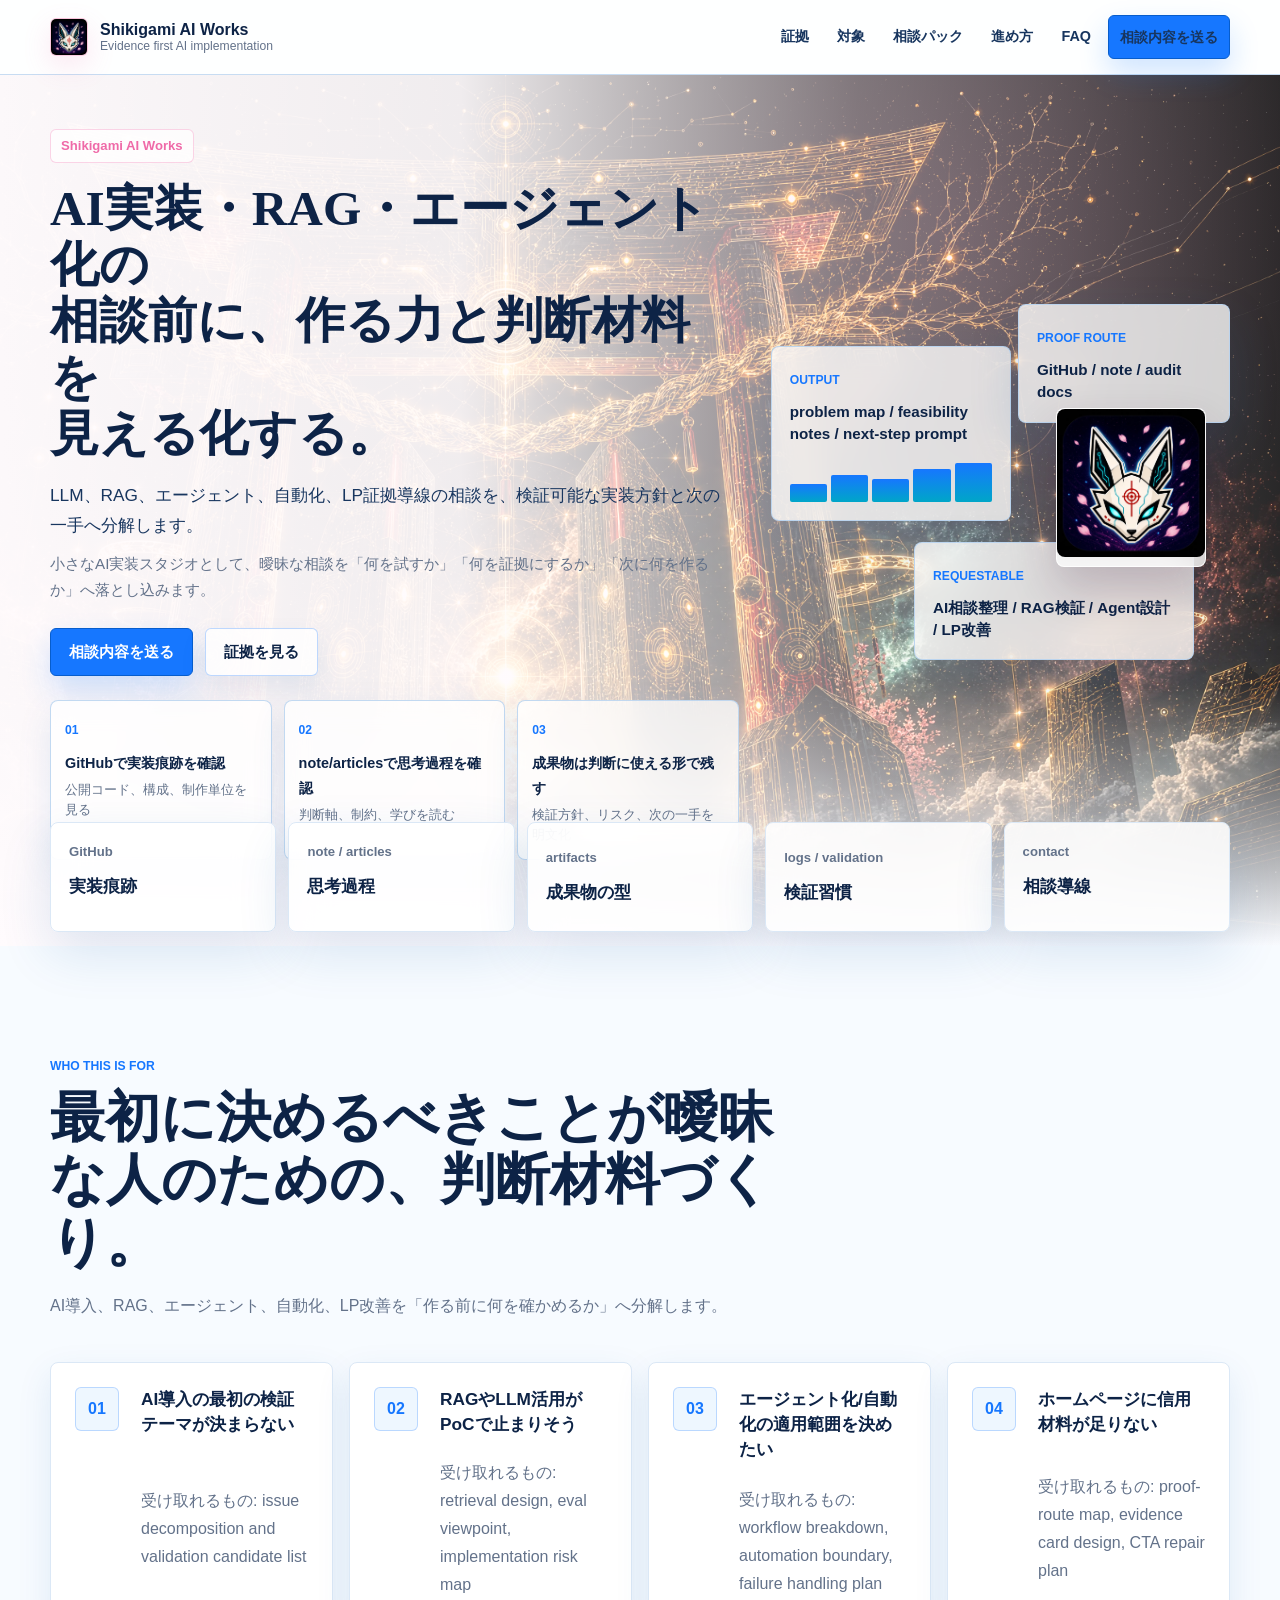
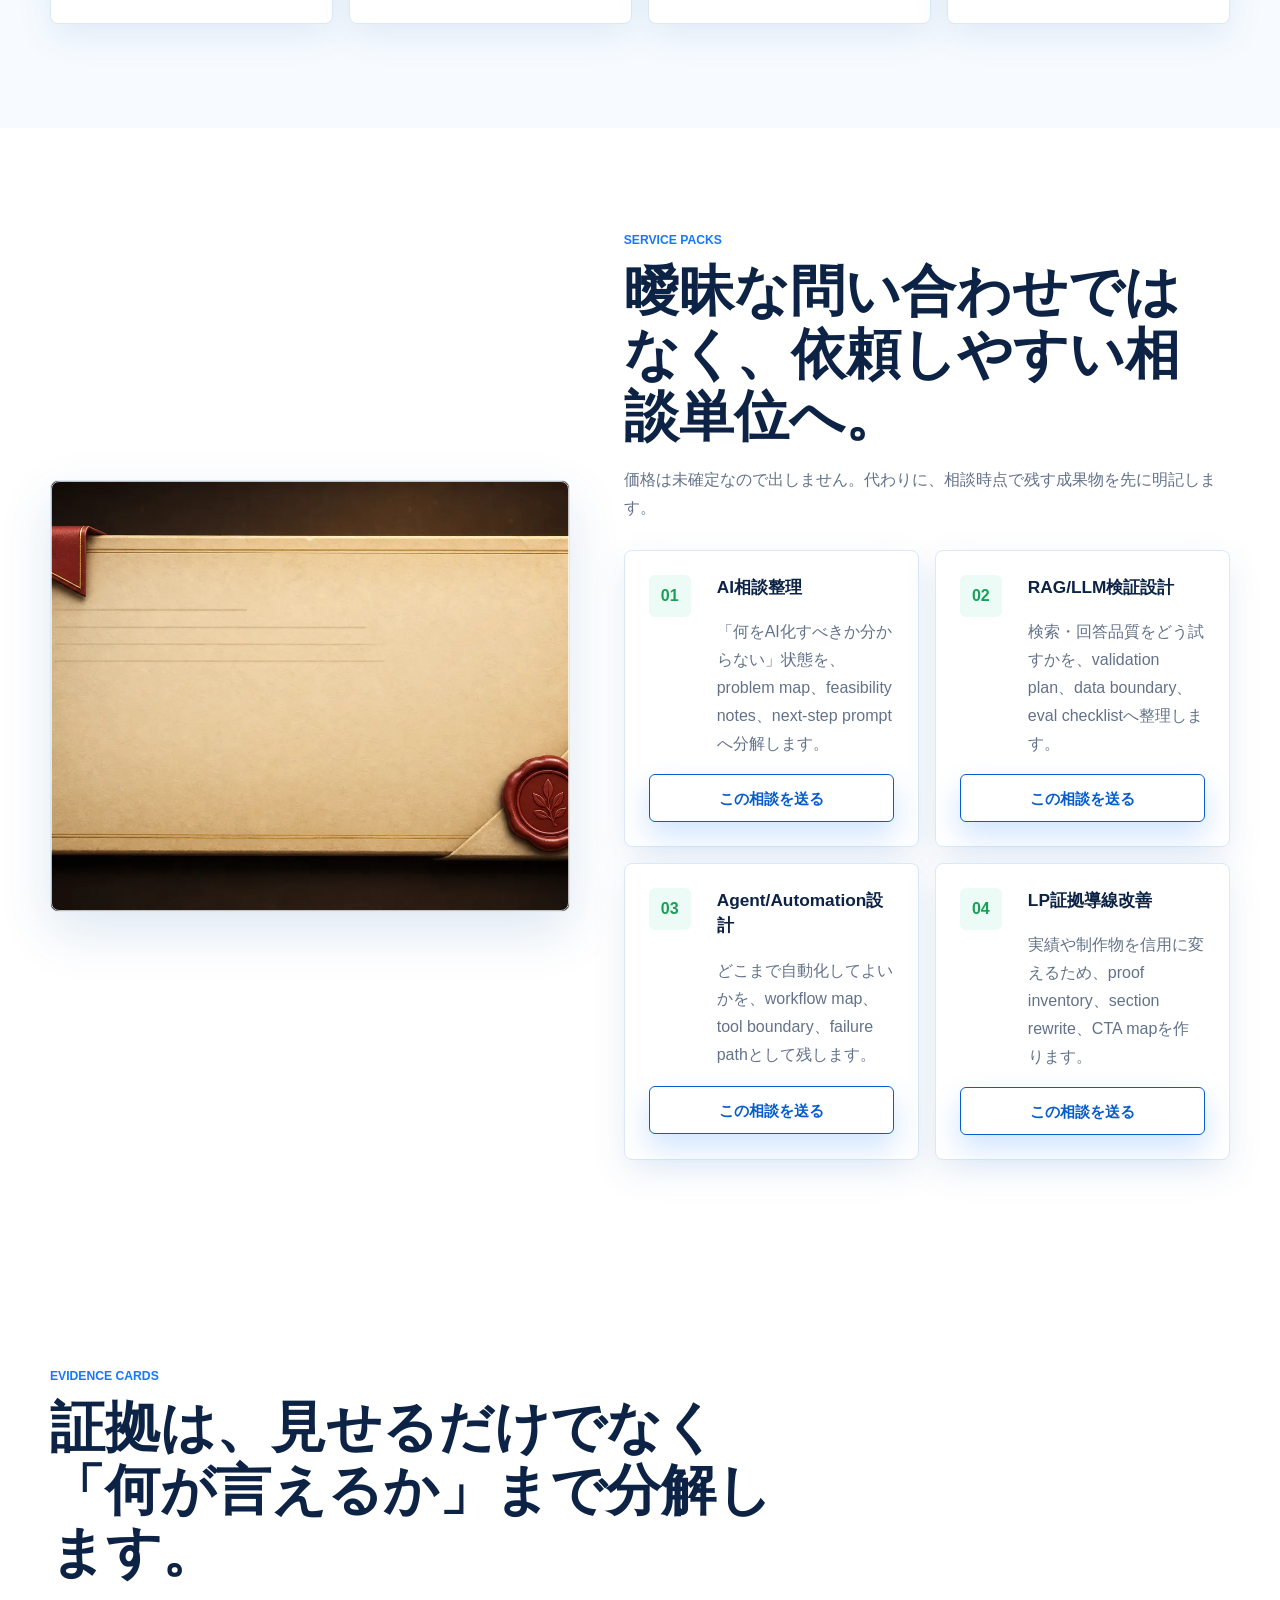
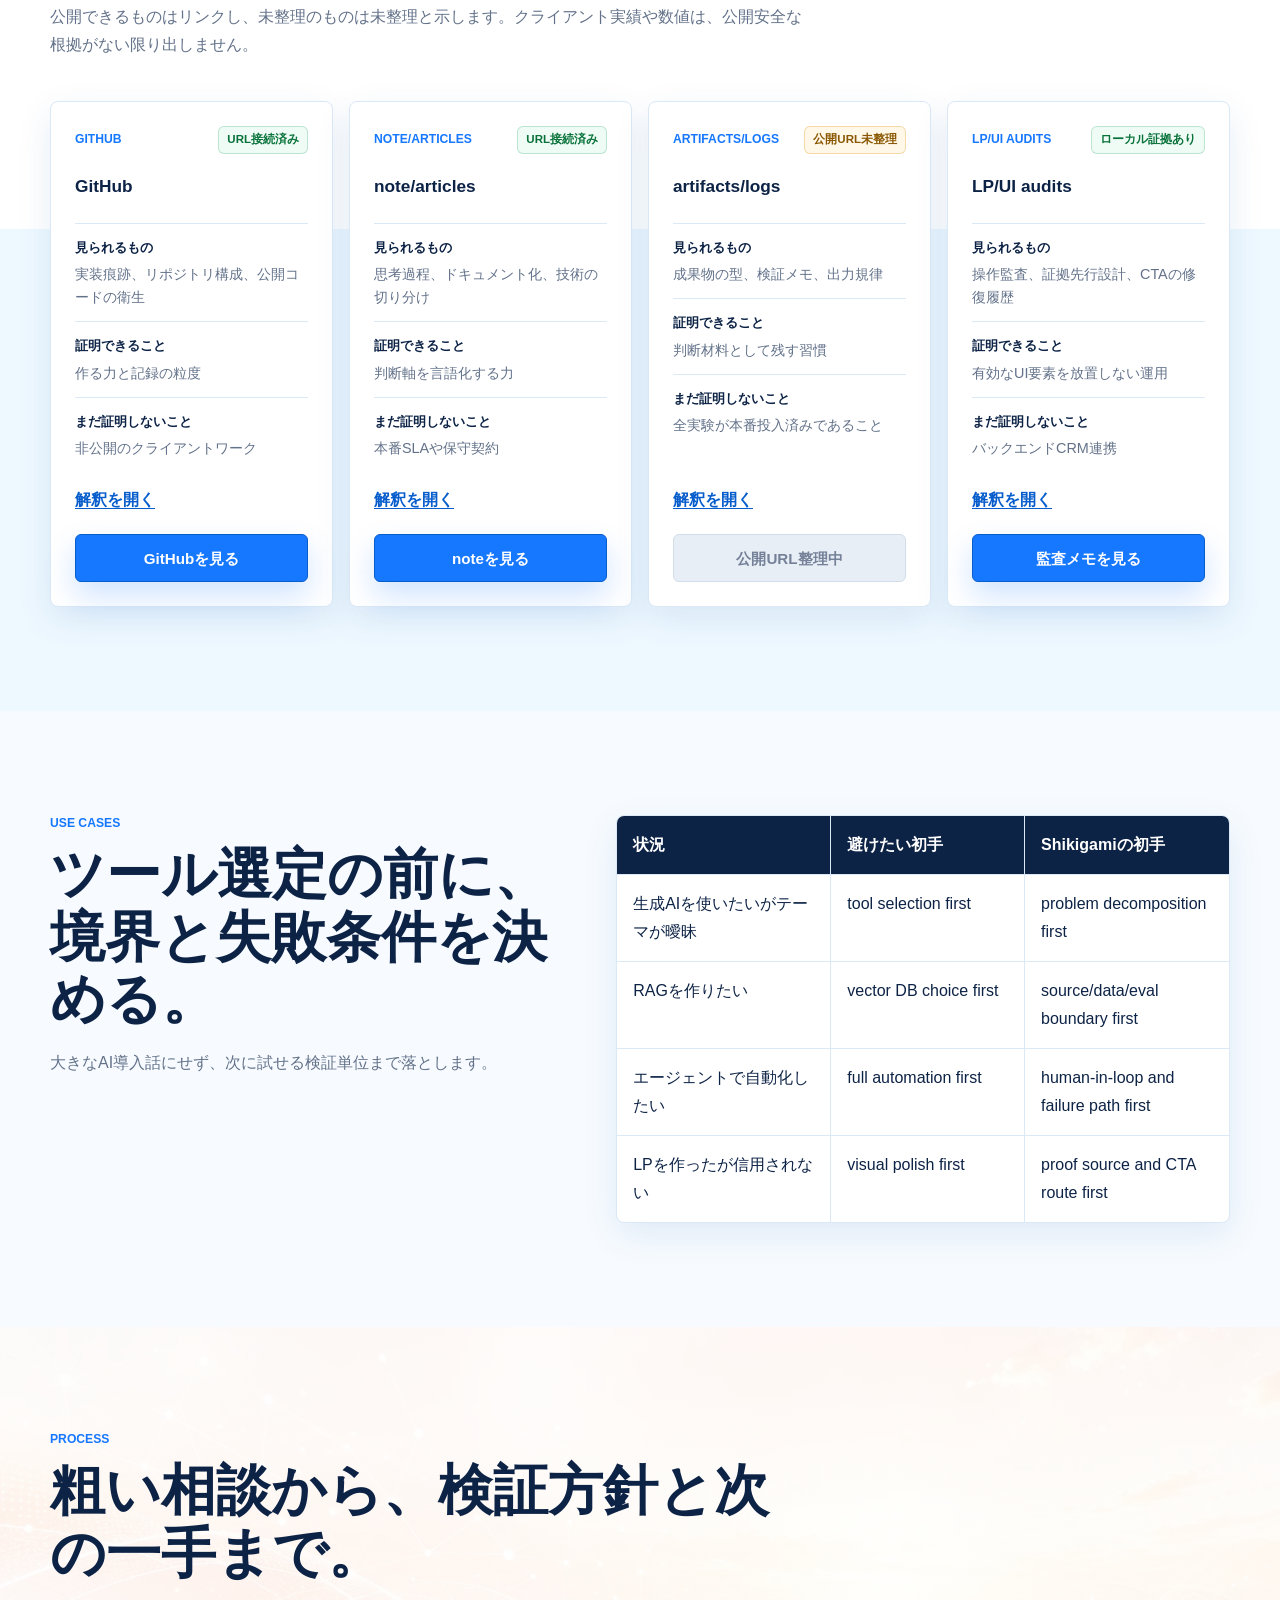
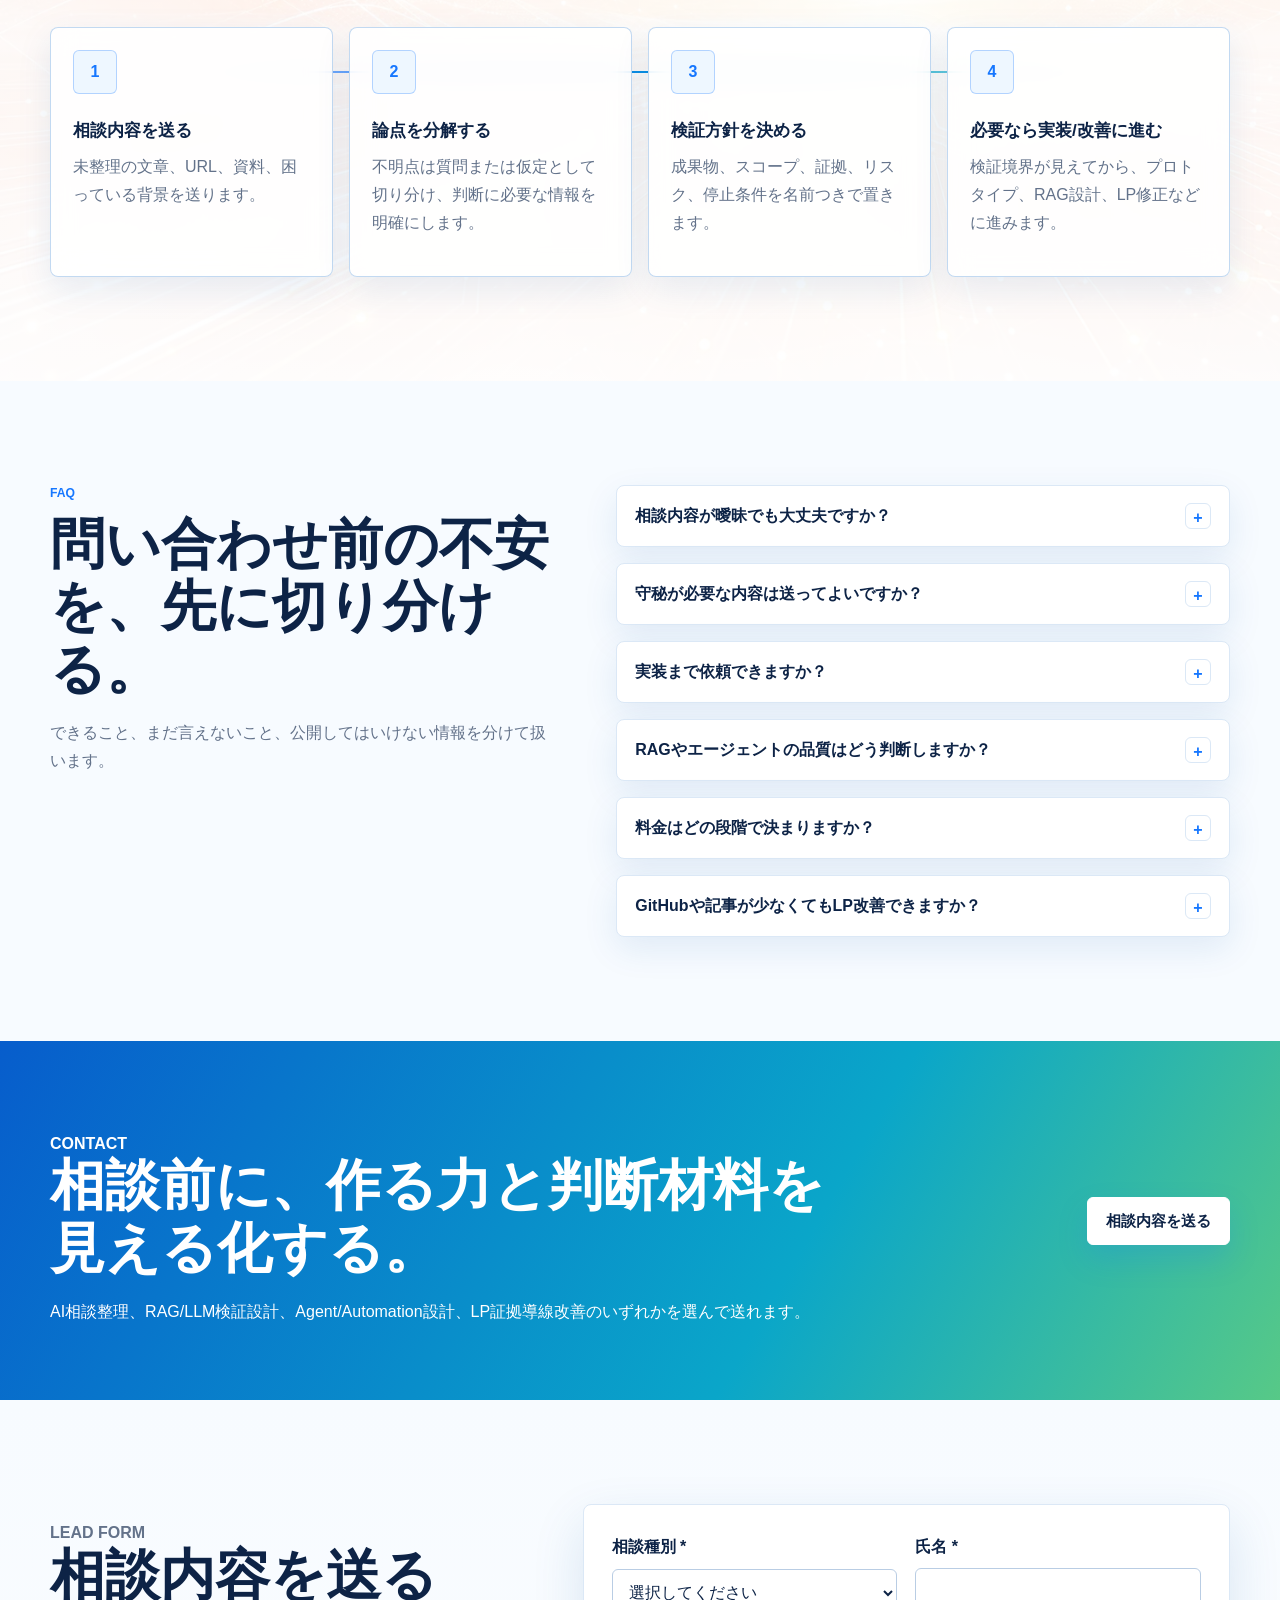
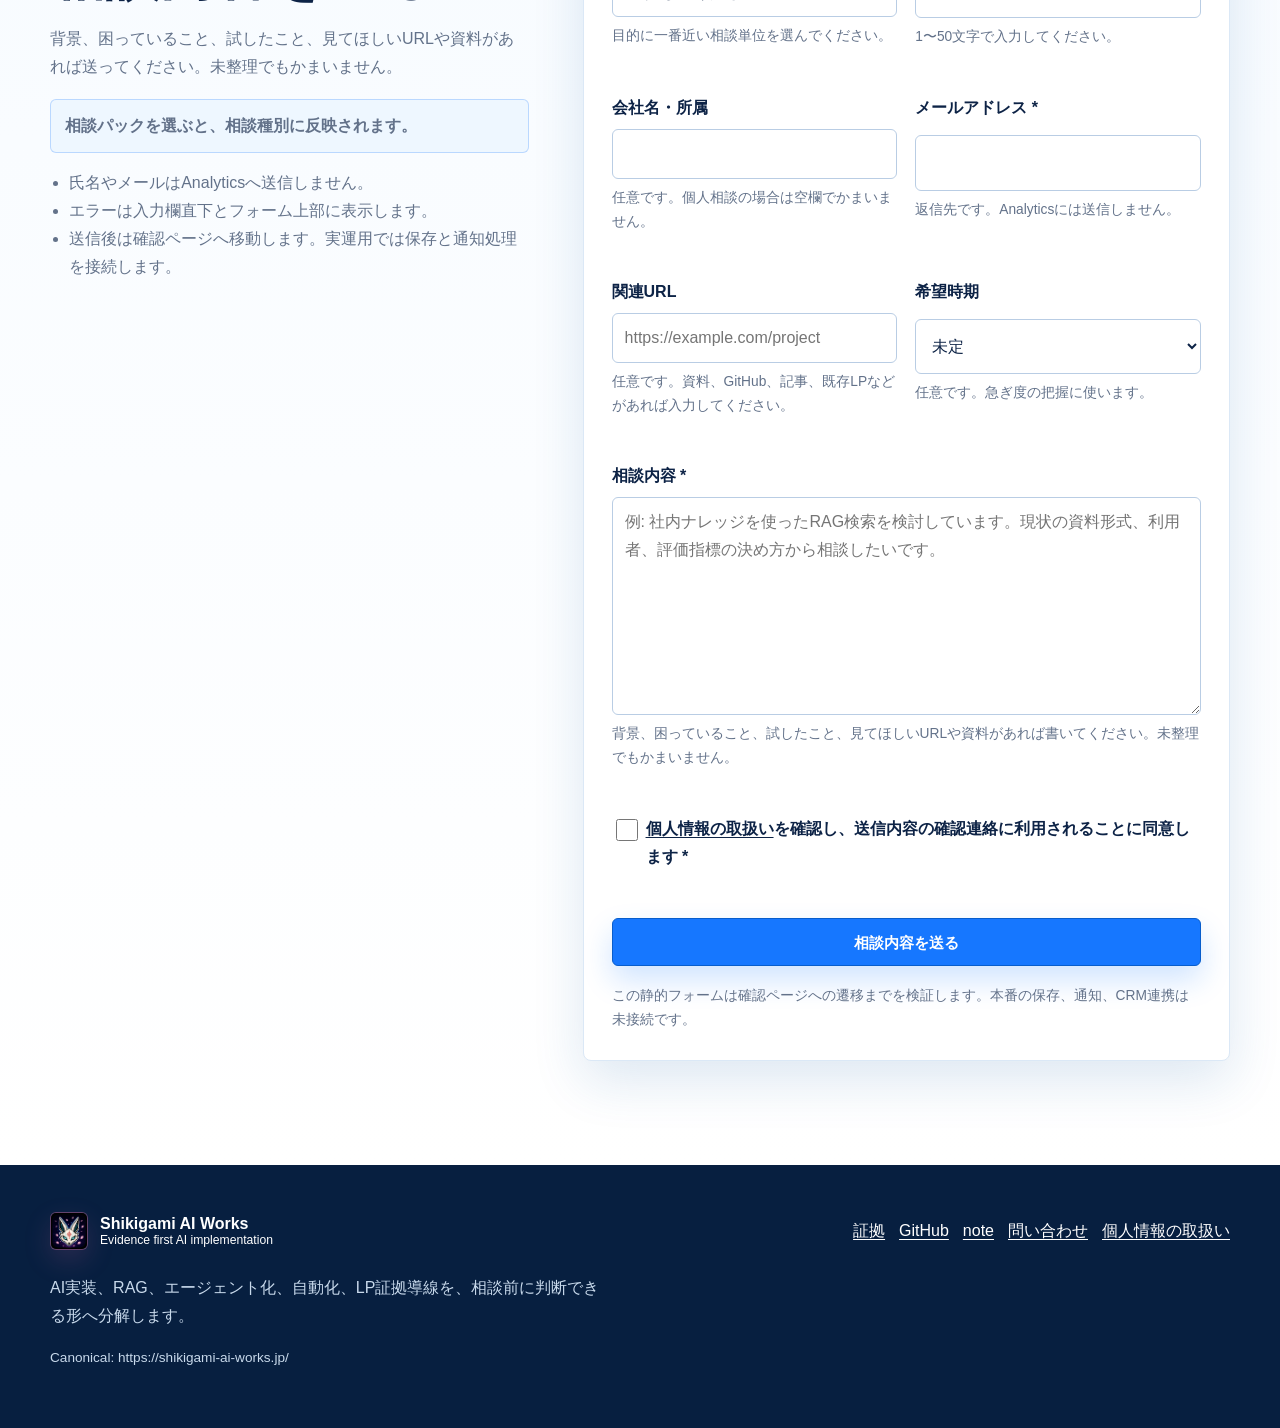
==== commit 5dd0438e: "Swap homepage hero image" ====
--- a/index.html
+++ b/index.html
@@ -149,7 +149,7 @@
   <main id="main">
     <section class="hero" aria-labelledby="hero-title">
       <div class="hero__backdrop" aria-hidden="true"></div>
-      <img class="hero__image" src="assets/images/patterns/sakura-torii-gate.webp" width="1440" height="810" alt="桜と光の粒子に囲まれた鳥居">
+      <img class="hero__image" src="assets/images/hero-top-image2-4k.webp" width="2048" height="1024" alt="星空に浮かぶ金色の回路で描かれた巨大な鳥居">
       <div class="hero__inner">
         <div class="hero__content">
           <p class="hero__brand">Shikigami AI Works</p>
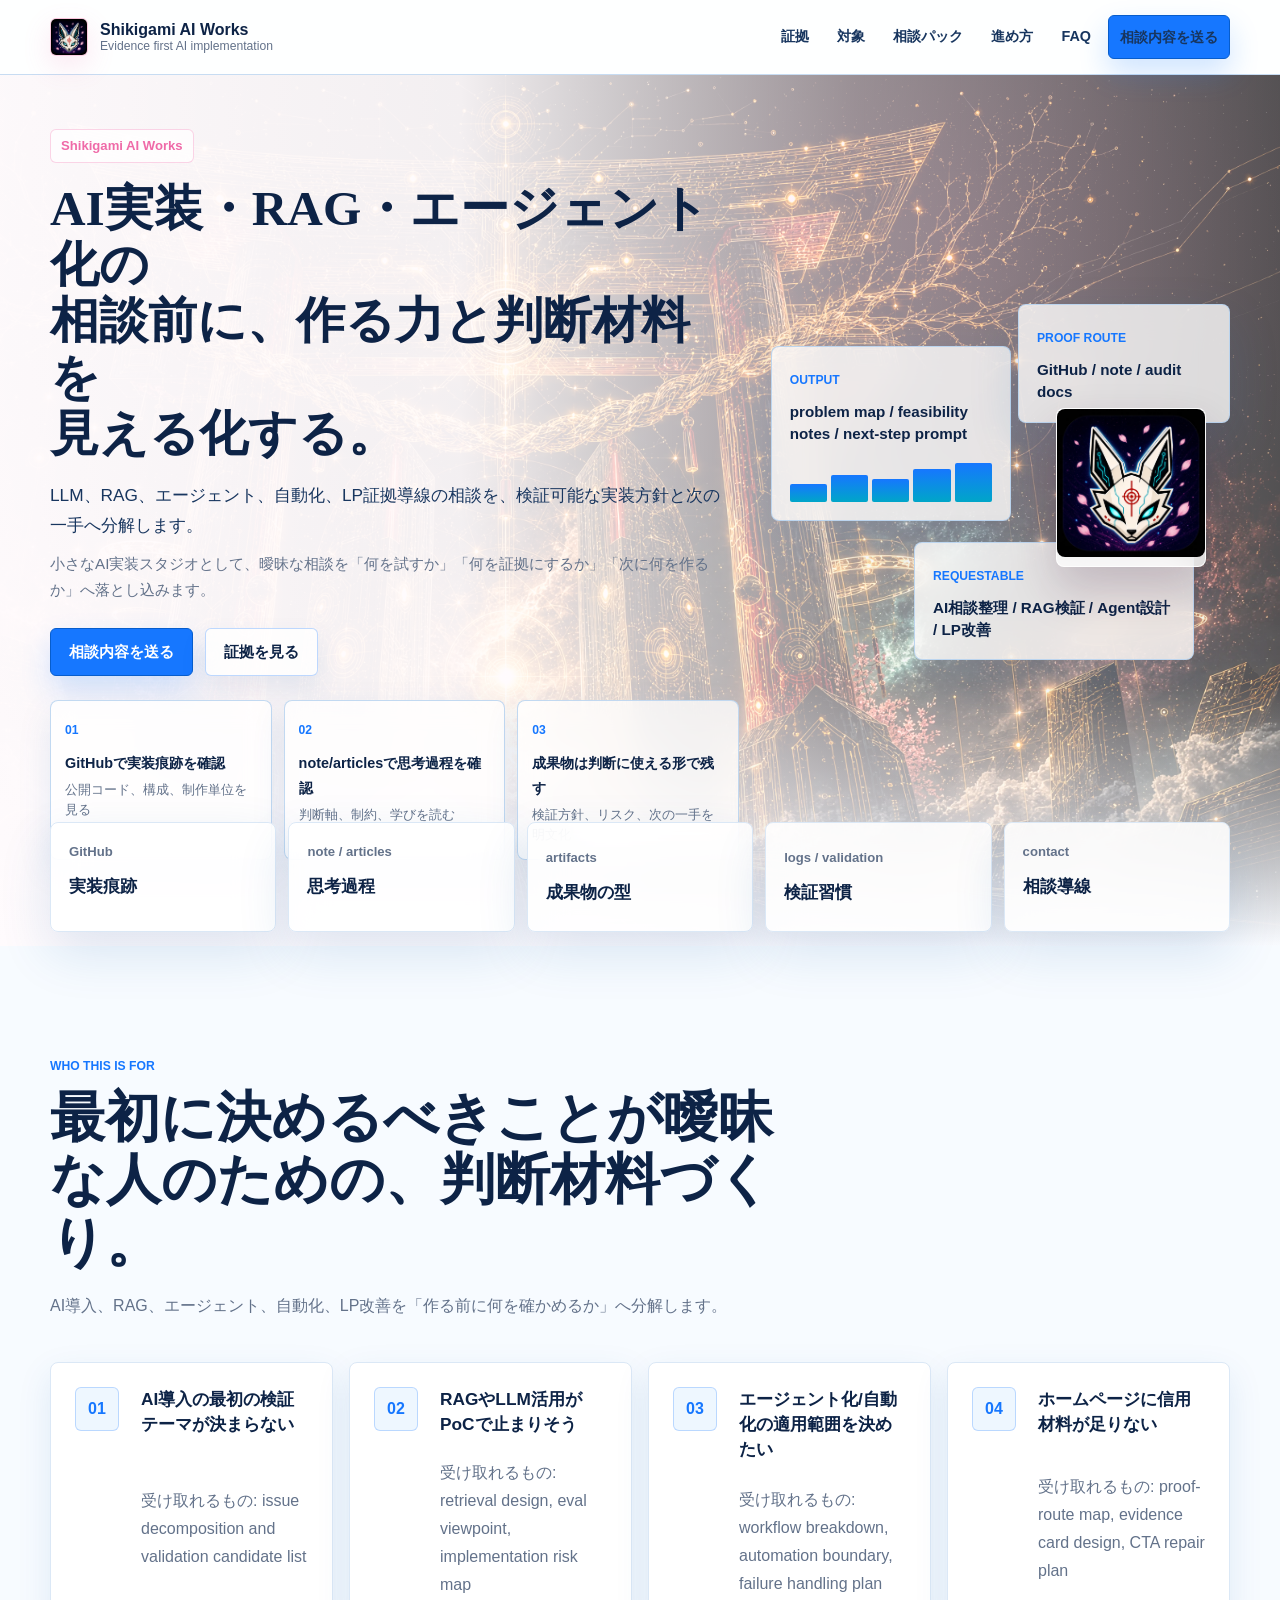
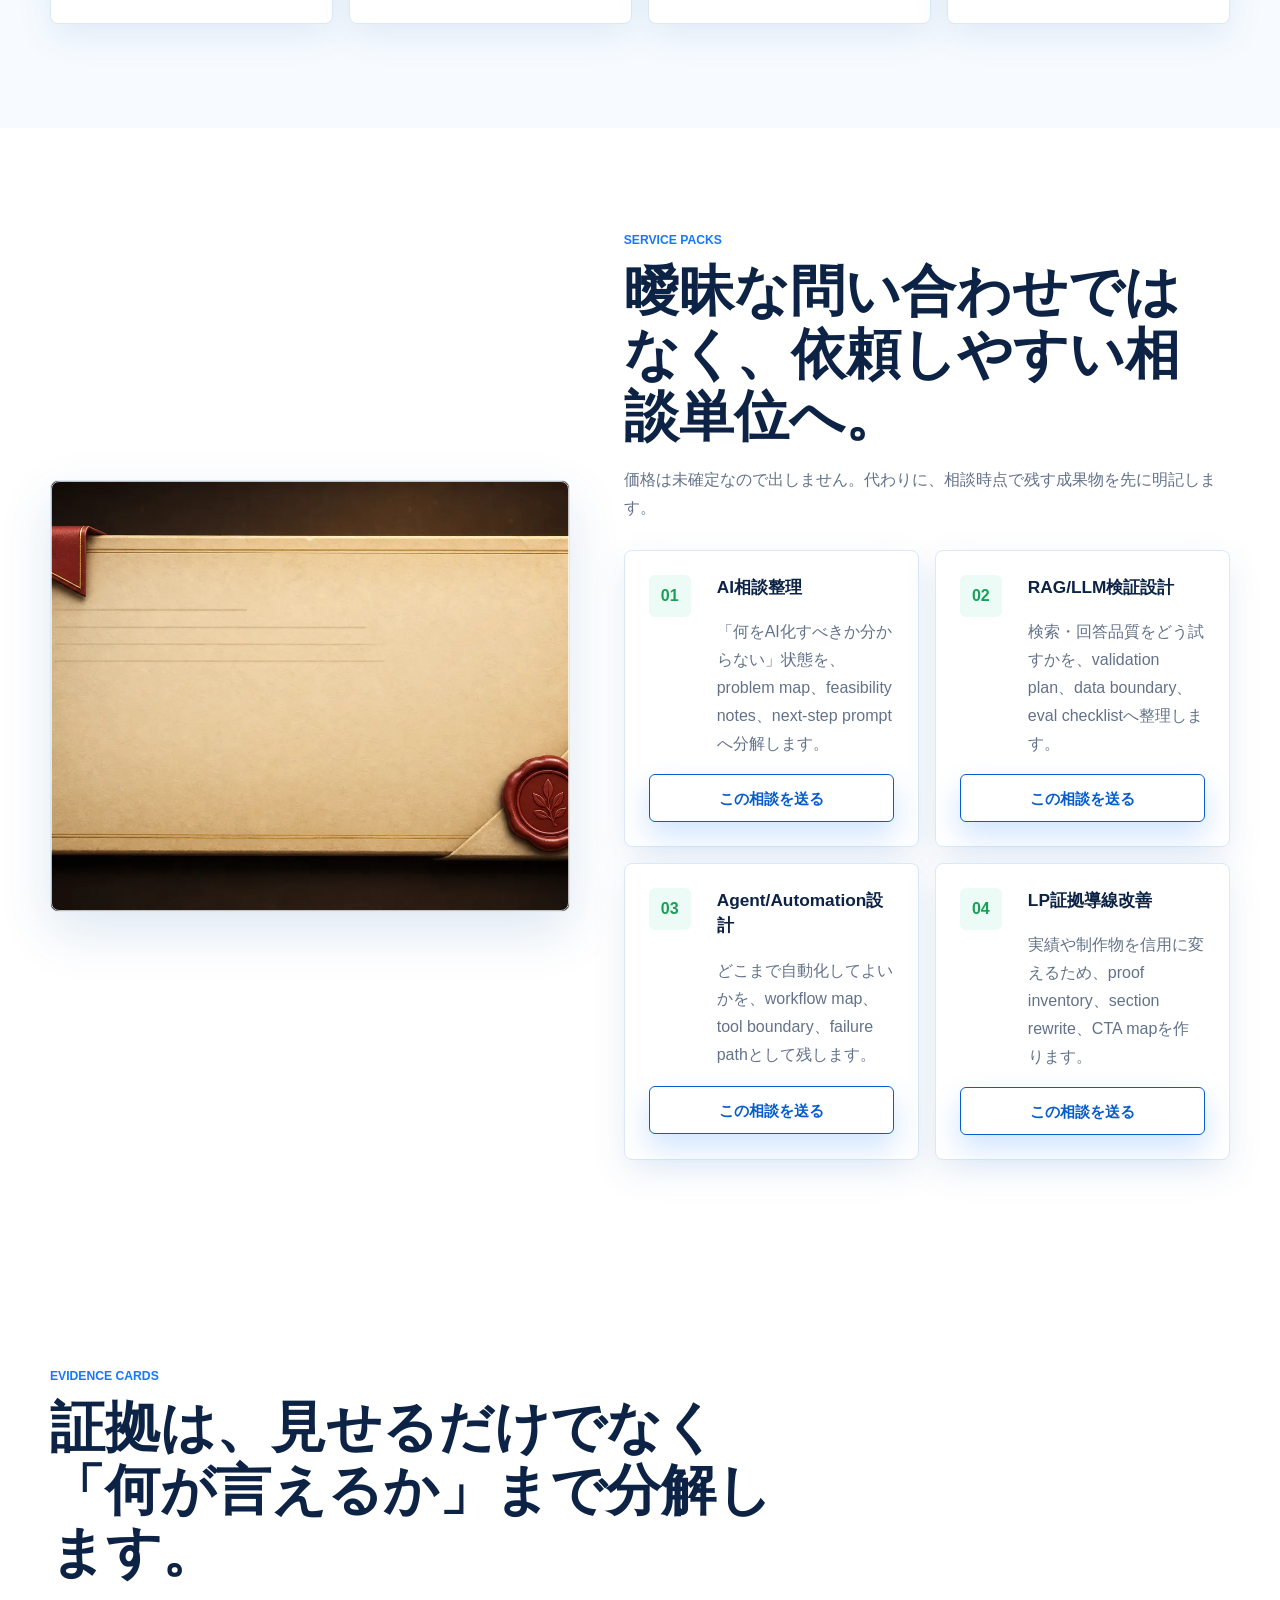
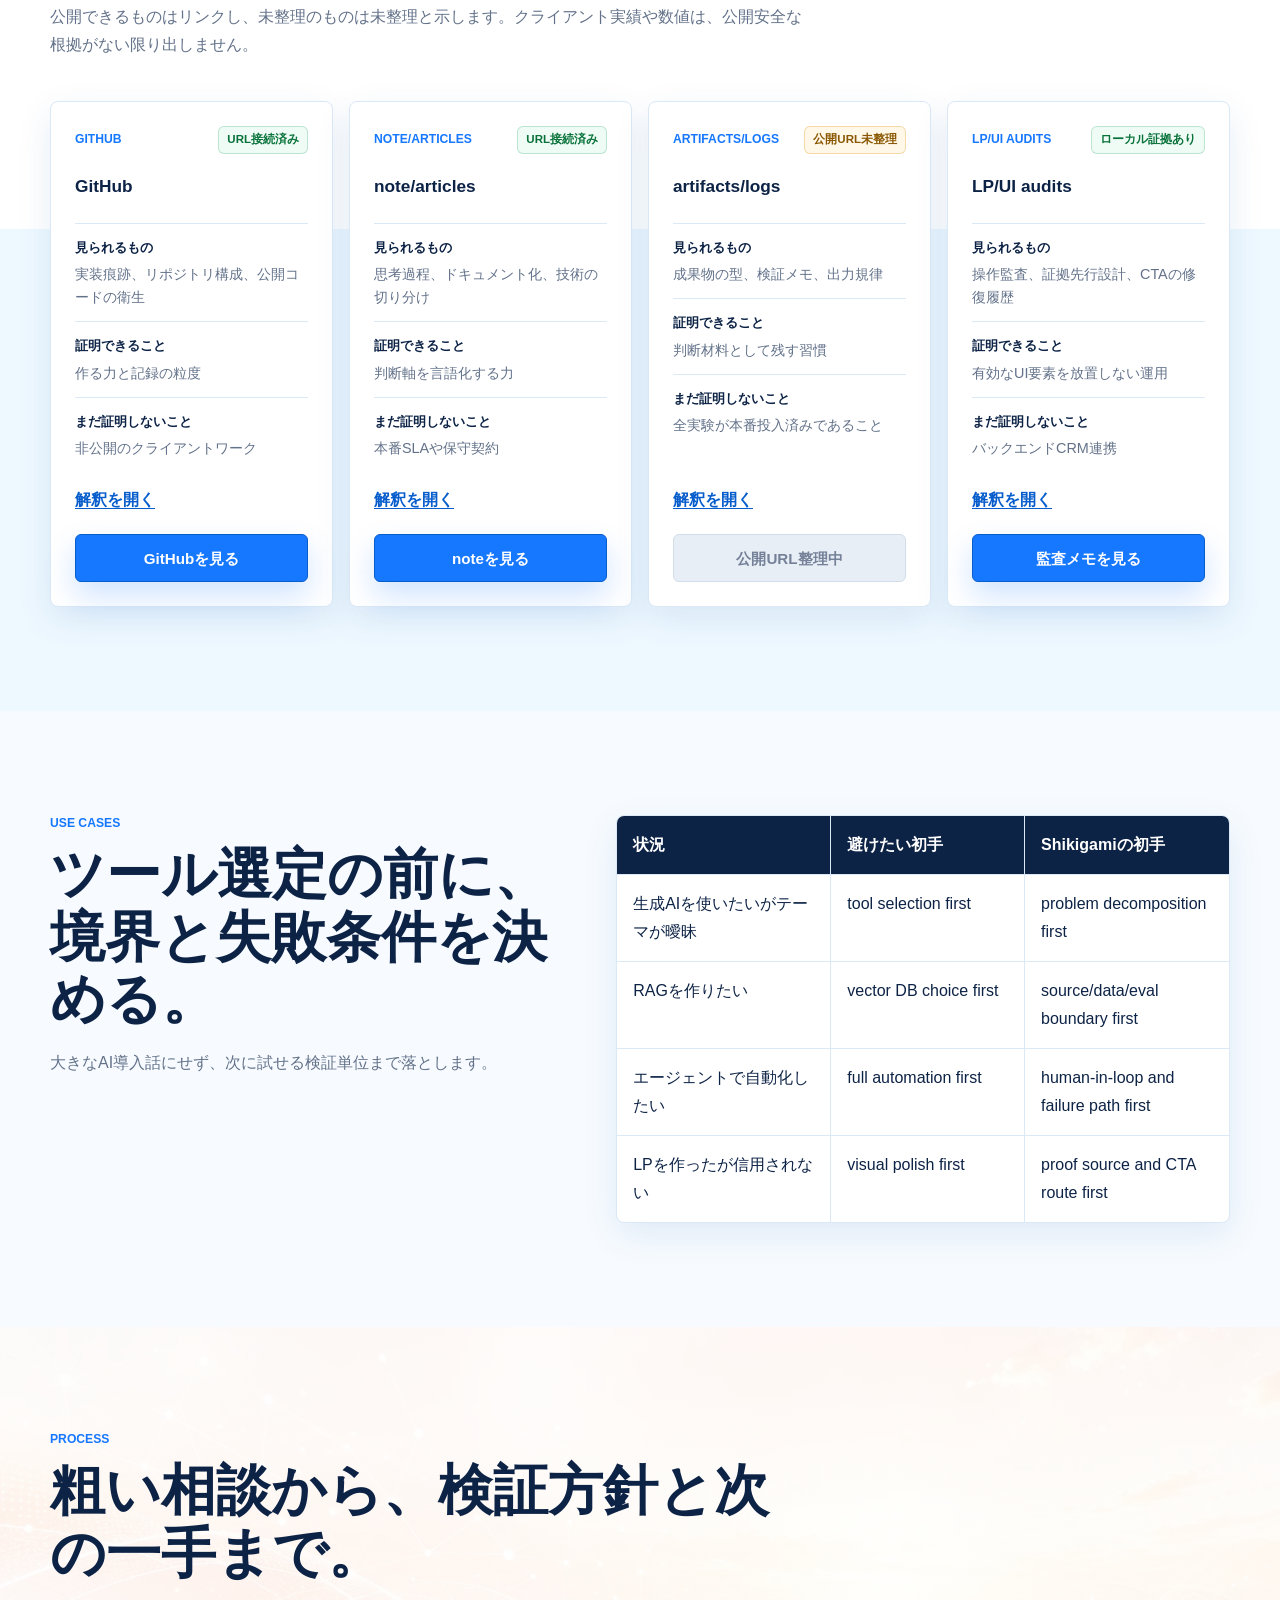
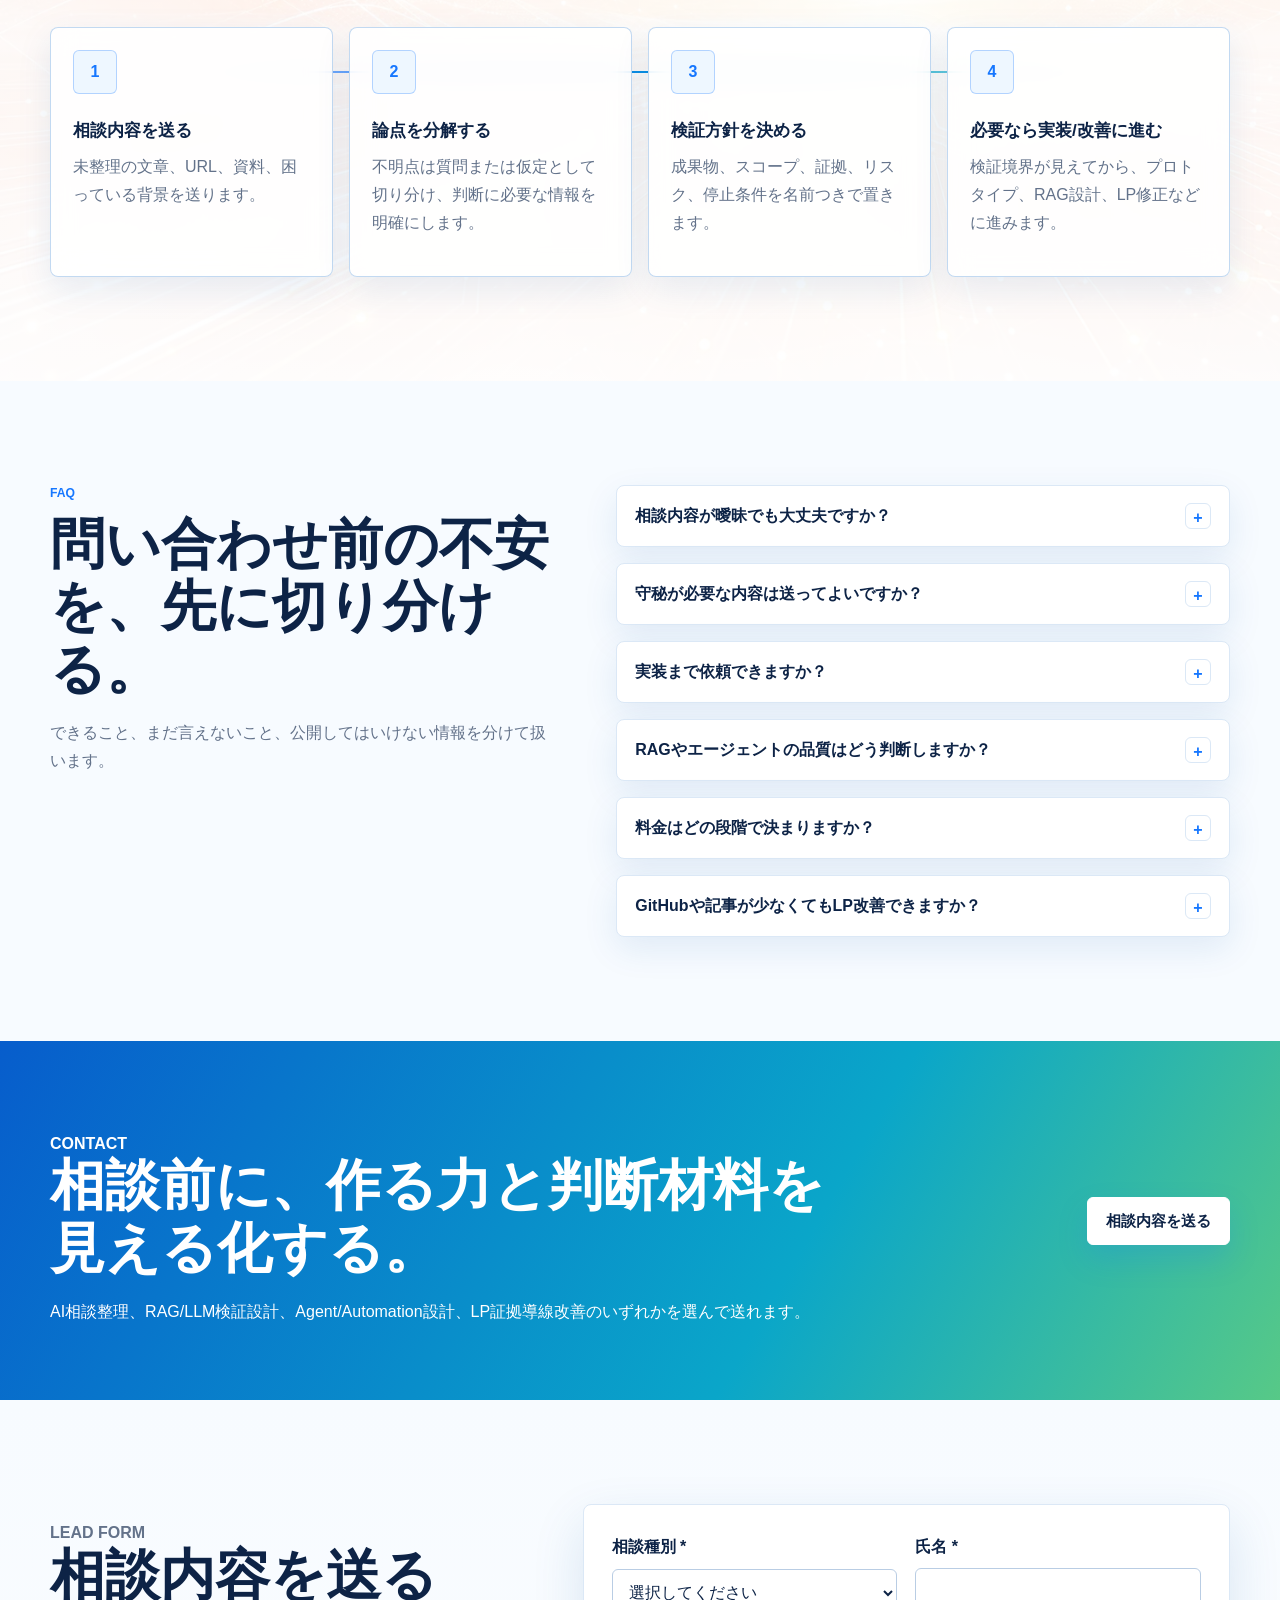
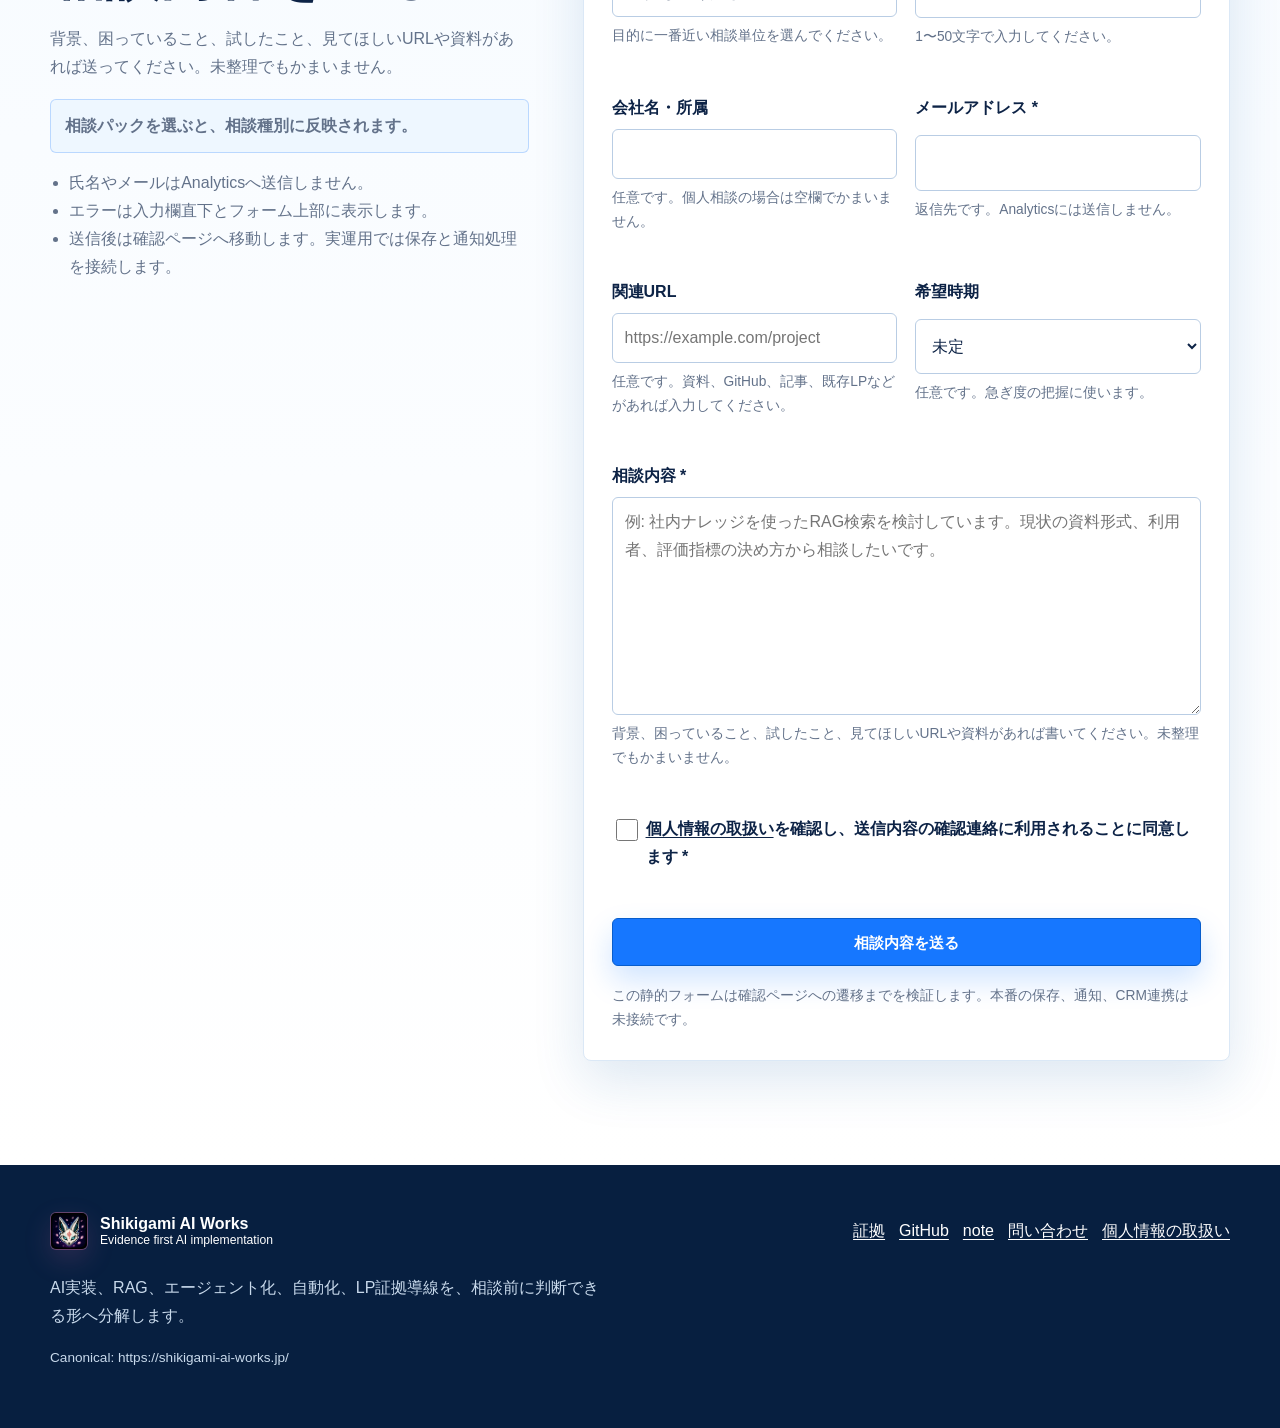
==== commit ddcb59d6: "Lighten mobile hero overlay" ====
--- a/index.html
+++ b/index.html
@@ -9,7 +9,7 @@
   <meta name="theme-color" content="#f7fbff">
   <link rel="canonical" href="https://shikigami-ai-works.jp/">
   <link rel="icon" href="assets/site-icon.svg" type="image/svg+xml">
-  <link rel="stylesheet" href="assets/styles.css?v=new-lp-20260623">
+  <link rel="stylesheet" href="assets/styles.css?v=new-lp-20260627-overlay">
   <meta property="og:type" content="website">
   <meta property="og:locale" content="ja_JP">
   <meta property="og:site_name" content="Shikigami AI Works">
--- a/assets/styles.css
+++ b/assets/styles.css
@@ -320,6 +320,7 @@
   position: relative;
   overflow: hidden;
   min-height: 660px;
+  --hero-image-opacity: 0.8;
   background: #fff8fc;
 }
 
@@ -354,6 +355,7 @@
   height: 100%;
   object-fit: cover;
   object-position: center right;
+  opacity: var(--hero-image-opacity);
   filter: saturate(1.06) contrast(1.04) brightness(1.08);
 }
 
@@ -1507,13 +1509,14 @@
   }
 
   .hero__image {
-    opacity: 0.82;
+    opacity: var(--hero-image-opacity);
     object-position: 58% center;
   }
 
   .hero::before {
     background:
-      linear-gradient(180deg, rgba(255, 251, 253, 0.99) 0%, rgba(255, 251, 253, 0.94) 54%, rgba(255, 248, 252, 0.78) 100%),
+      linear-gradient(90deg, rgba(255, 251, 253, 0.88) 0%, rgba(255, 251, 253, 0.76) 44%, rgba(255, 248, 252, 0.34) 72%, rgba(255, 248, 252, 0.12) 100%),
+      linear-gradient(180deg, rgba(255, 251, 253, 0.52) 0%, rgba(255, 251, 253, 0.34) 42%, rgba(255, 248, 252, 0.12) 76%, rgba(255, 248, 252, 0.04) 100%),
       radial-gradient(circle at 56% 20%, rgba(239, 106, 168, 0.14), transparent 42%),
       linear-gradient(180deg, rgba(255, 255, 255, 0) 72%, var(--paper) 100%);
   }
